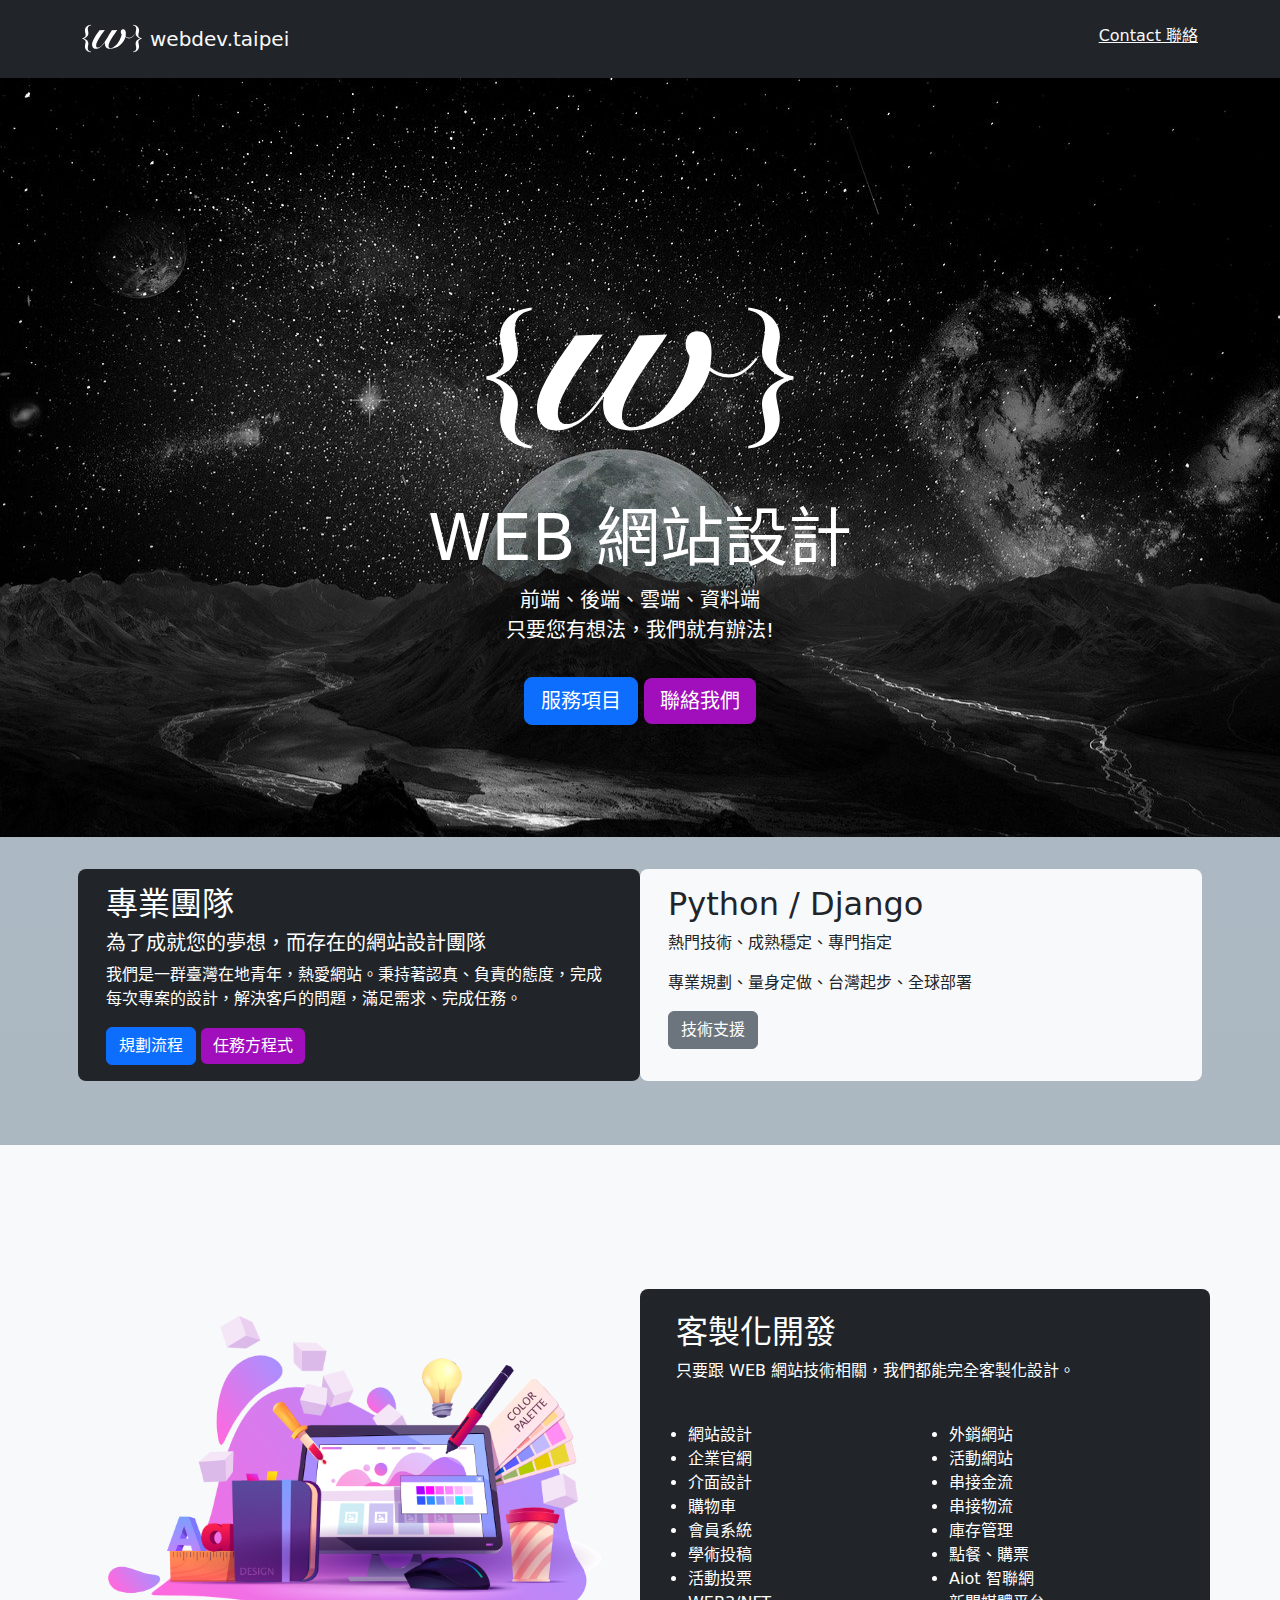
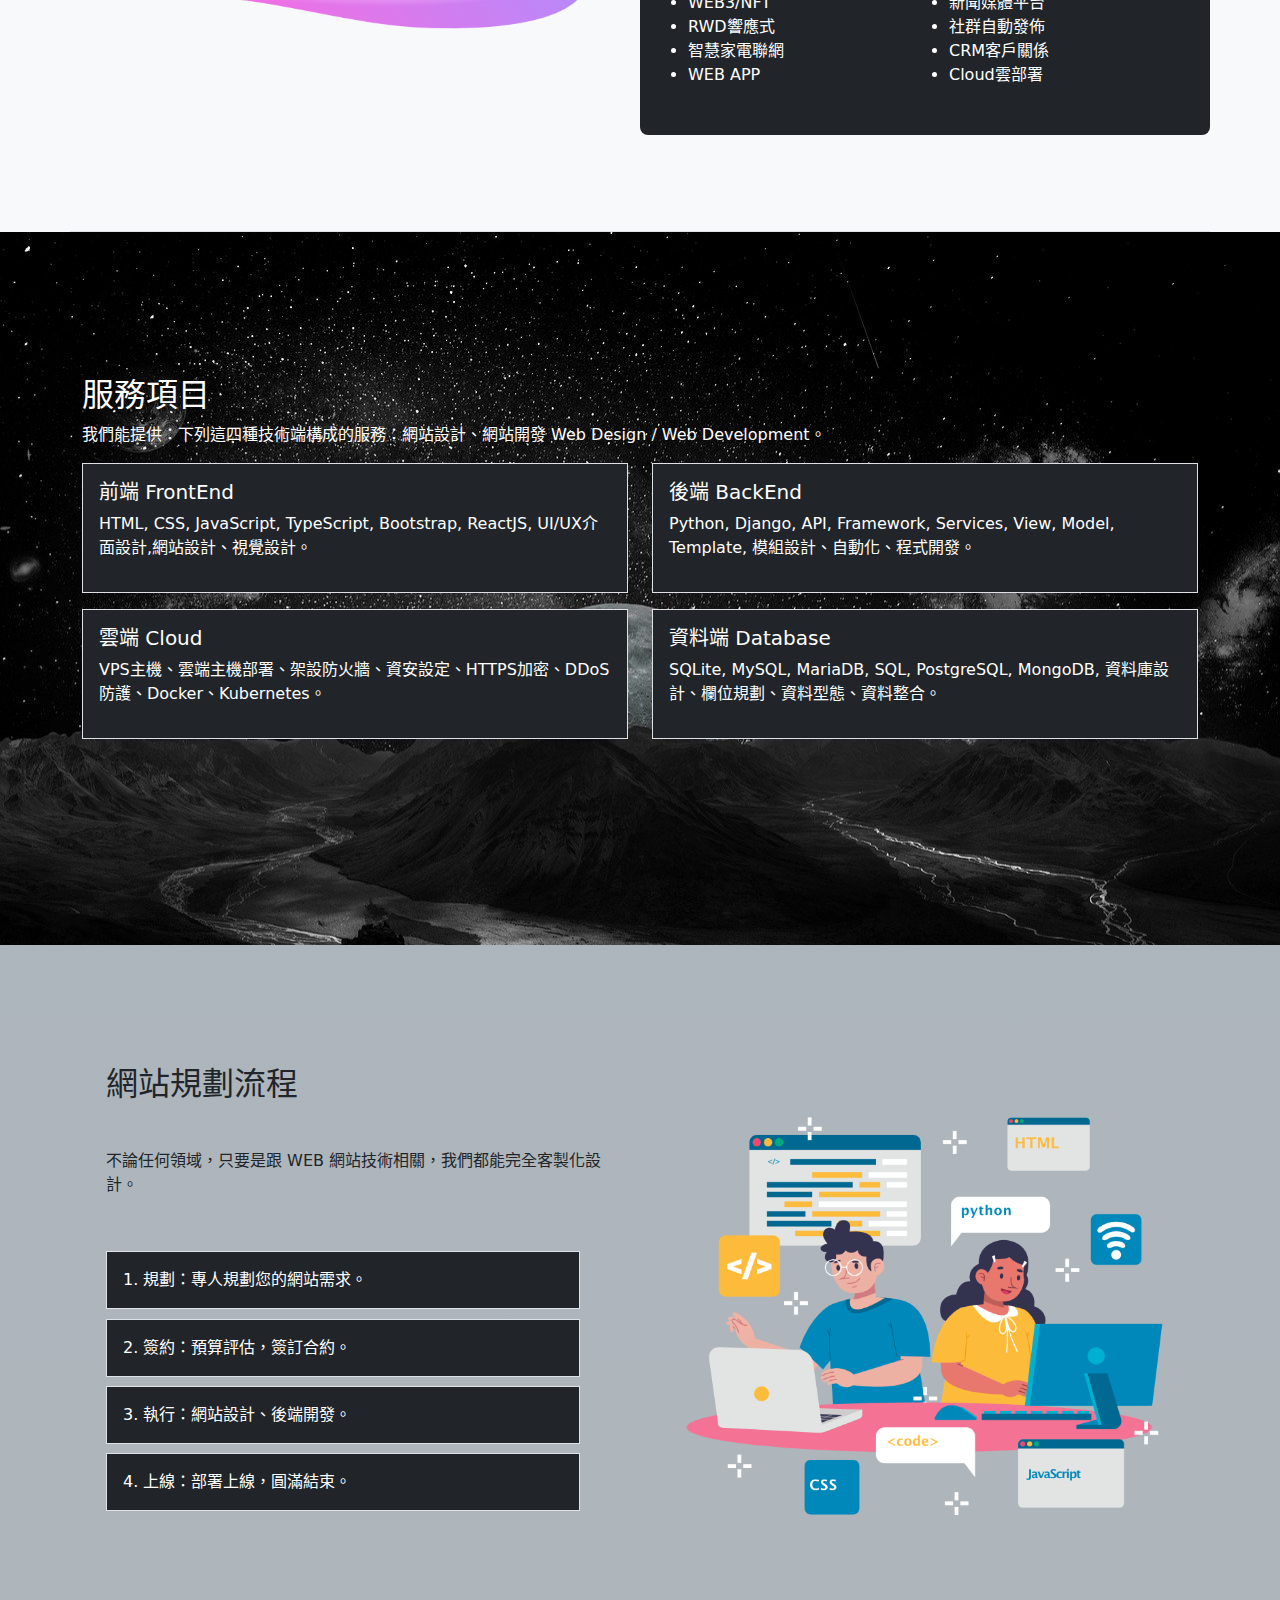
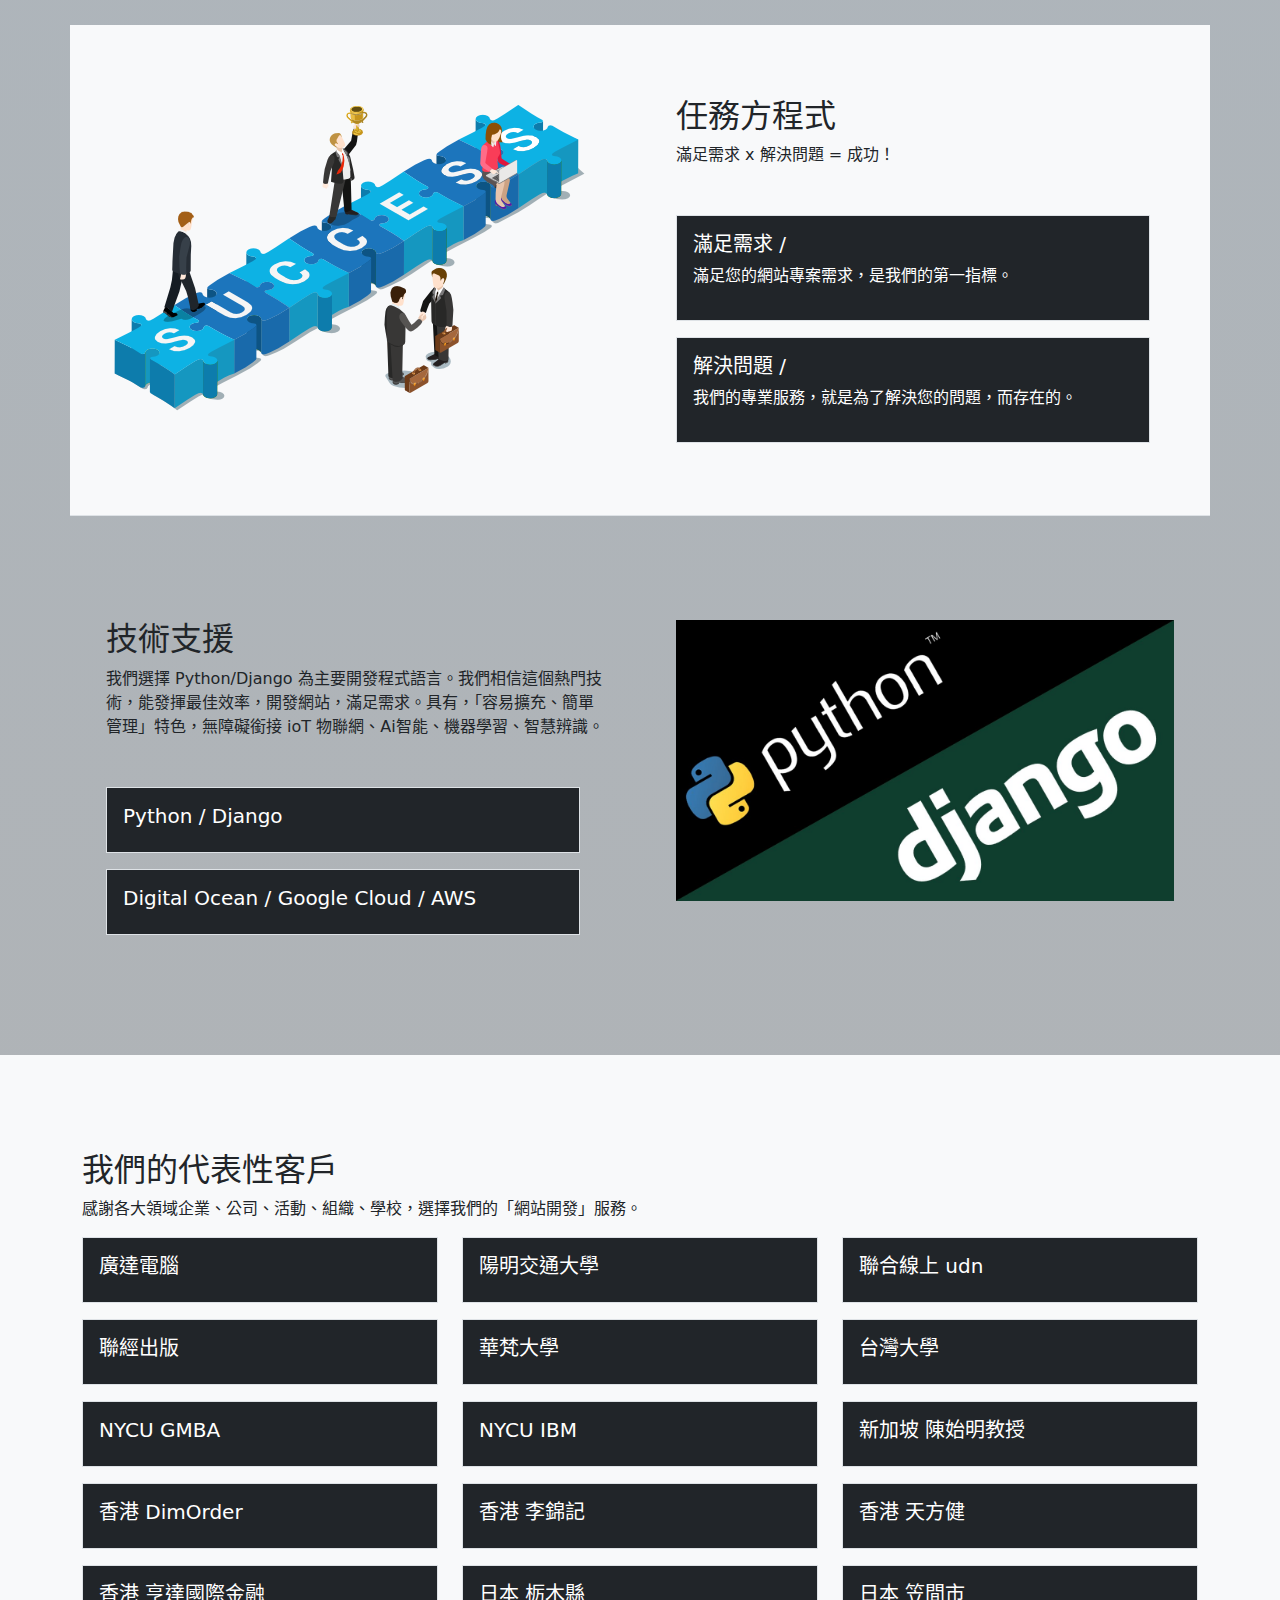
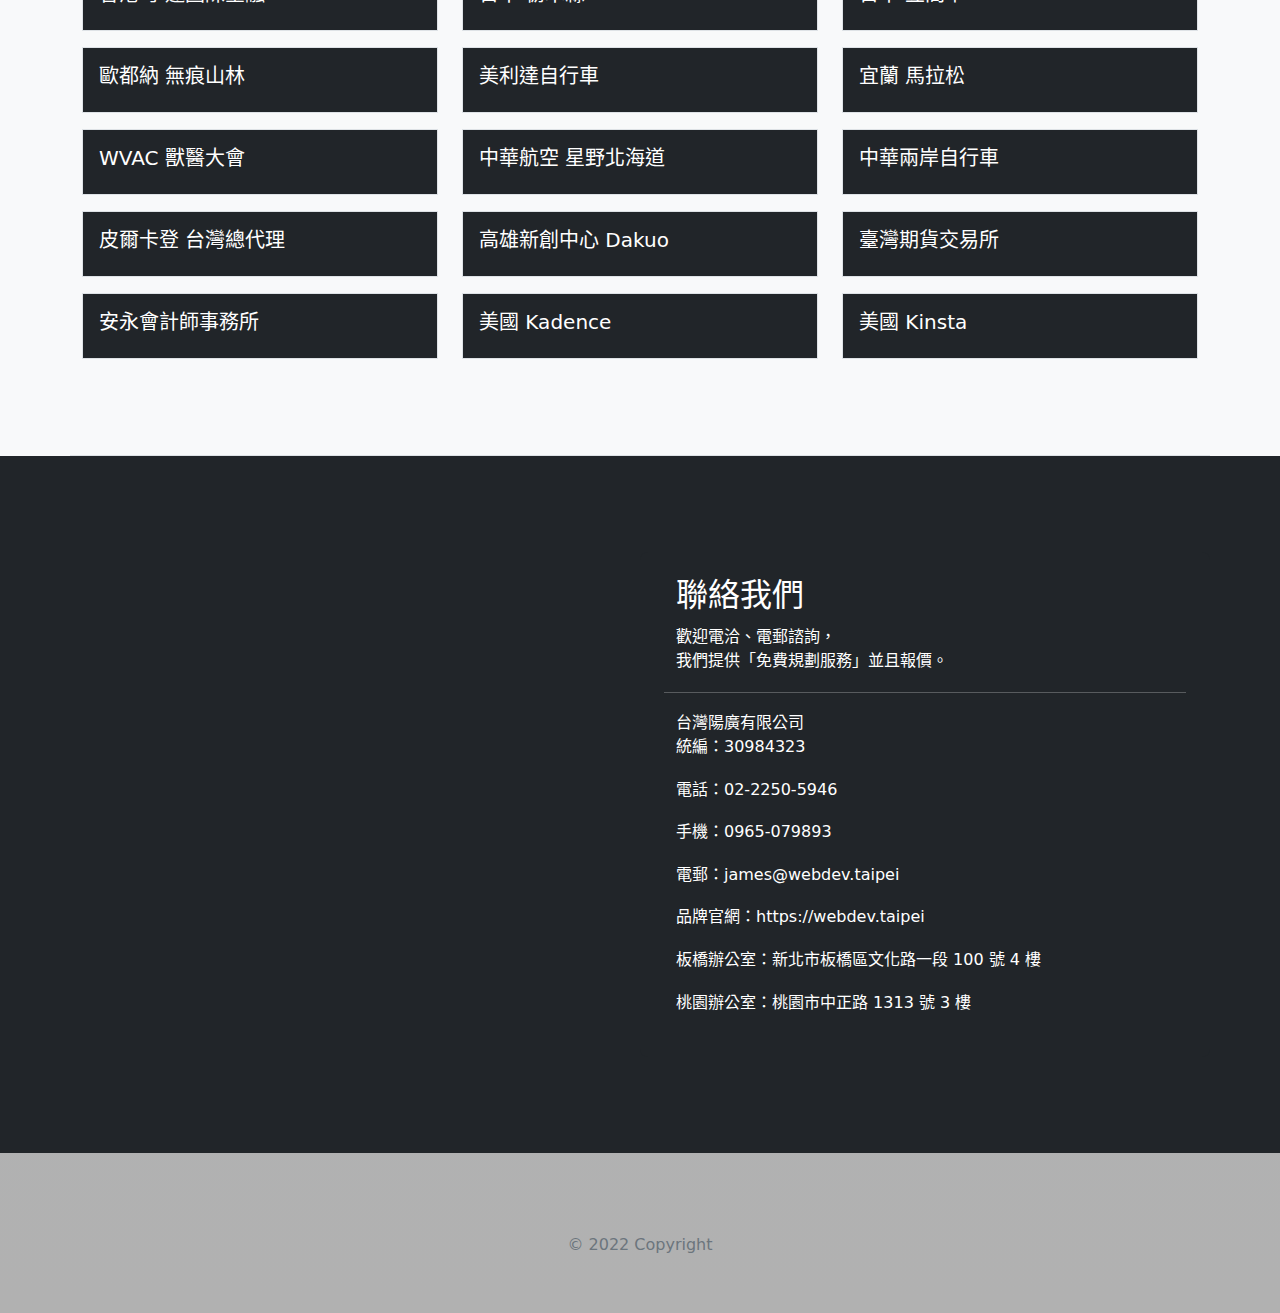
==== index.html @ b1639504 "Just change" ====
<!DOCTYPE html>
<html lang="zh-TW">
<head>
  <meta charset="utf-8" />
  <title>網站設計、網站開發、WEB APP、雲主機 | webdev.taipei | 台灣-新北市-板橋區-桃園市</title>  
  <meta name="viewport" content="width=device-width, initial-scale=1">
  <meta content="webdev.taipei | 網站設計：前端、後端、雲端、資料端。我們是一群臺灣在地青年，熱愛網站。 秉持著認真、負責的態度，完成每次專案的設計，解決客戶的問題，滿足需求、完成任務。" name="description" />
  <meta content="webdev.taipei" name="James Lai" />
  <meta property="og:title" content="網站設計、開發、WEB APP、雲主機、台灣-新北市-板橋-桃園市" />
  <meta property="og:image" content="https://oyster-app-2-giw9b.ondigitalocean.app/images/webdev-taipei-social-img-1200-tw.jpg" />
  <meta property="og:description" content="為了成就您的夢想，而存在的網站設計團隊。" />
  <meta property="og:url" content="https://webdev.taipei" />
  <meta property="og:image:width" content="1200" />
  <meta property="og:image:height" content="627" />
  <!-- TYPE BELOW IS PROBABLY: 'website' or 'article' or look on https://ogp.me/#types -->
  <meta property="og:type" content="website" />
  <!-- App favicon -->
  <link rel="shortcut icon" href="images/webdev-taipei-favicon.svg">
  <meta name="theme-color" content="#000000">
  <!-- third party css -->
  <link href="css/bootstrap.css" rel="stylesheet" type="text/css" />
  <!-- third party css end -->
  <link href="css/custome.css" rel="stylesheet" type="text/css" />
  <!-- Google tag (gtag.js) -->
  <script async src="https://www.googletagmanager.com/gtag/js?id=329266982"></script>
  <script>
    window.dataLayer = window.dataLayer || [];
    function gtag(){window.dataLayer.push(arguments);}
    gtag('js', new Date());

    gtag('config', '329266982');
  </script>
</head>

<body class="">
    <!-- Begin page -->
    <div class="">
        <div class="container-fluid bg-dark py-4">
          <header class="container text-bg-dark bg-transparent">
              <div class="row">
                <div class="col">
                  <a href="/" class="d-flex align-items-start text-decoration-none">
                    <img src="images/webdev-taipei-logo.svg" width="60" alt="網站設計、開發、WEB APP、雲主機、台灣-新北市-板橋-桃園市" />
                    <span class="fs-5 text-light ps-2">webdev.taipei</span>
                  </a>
                </div>
                <div class="col text-end">
                  <a href="#contact" class="text-light">Contact 聯絡</a>
                </div>
              </div>
          </header>
        </div>
    
        <div class="container-fluid p-0 ">
          <div class="head-bk py-5">
            <div class="py-5 h-100 head-img rounded-3 text-bg-dark bg-transparent mb-3 align-items-center" >         
              <div class="col-md-12 text-center">
                <div style="height:130px ;"></div>
                <img src="images/webdev-taipei-logo.svg" width="310" />
                <h1 class="display-3 fw-light mt-5">WEB 網站設計</h1>
                <p class="fs-5 fw-lighter pb-3">前端、後端、雲端、資料端<br />只要您有想法，我們就有辦法!</p>
                <a class="btn btn-primary btn-lg" href="#02" type="">服務項目</a>
                <a class="btn btn-purple btn-lg" href="#contact" type="">聯絡我們</a>
              </div>
            </div>
          </div>
        </div>
        
        <div class="container pt-3 pb-3">
          <div class="row p-2 mt-2 pb-5">
            <div class="col-md-6 text-bg-dark rounded-3">
              <div class="p-3 " style="--bs-bg-opacity: .9;">
                <h2 class="fw-light">專業團隊</h2>
                <h5>為了成就您的夢想，而存在的網站設計團隊</h5>
                <p>我們是一群臺灣在地青年，熱愛網站。秉持著認真、負責的態度，完成每次專案的設計，解決客戶的問題，滿足需求、完成任務。</p>
                <a class="btn btn-primary btn-md" href="#03" type="">規劃流程</a>
                <a class="btn btn-purple btn-md" href="#04" type="">任務方程式</a>
              </div>
            </div>
            <div class="col-md-6 bg-light rounded-3">
              <div class="p-3">
                <h2 class="fw-light">Python / Django</h2>
                <p>熱門技術、成熟穩定、專門指定</p>
                <p>專業規劃、量身定做、台灣起步、全球部署</p>
                <a class="btn btn-secondary btn-md" href="#05" type="">技術支援</a>
              </div>
            </div>
            
          </div>
        </div>

        <div class="container-fluid bg-light pt-5" id="01">
          <div class="container">
            <div class="row align-items-md-stretch border-bottom pt-5 pb-5" style="margin-bottom: 0px;">
              <div class="col-md-6 pt-5 pb-5">
                <div class="h-100 p-4 rounded-3">
                  <img src="images/webdev-taipei-main-image.png" class="img-fluid" />
                </div>
              </div>
              <div class="col-md-6 pt-5 pb-5">
                <div class="h-100 p-4 text-bg-dark rounded-3 row">
                  <h2 class="text-bg-dark fw-light">客製化開發</h2>
                  <p>只要跟 WEB 網站技術相關，我們都能完全客製化設計。</p>
                  <div class="col-6 p-4">
                    <ul class="list-group">
                      <li>網站設計</li>
                      <li>企業官網</li>
                      <li>介面設計</li>
                      <li>購物車</li>
                      <li>會員系統</li>
                      <li>學術投稿</li>
                      <li>活動投票</li>
                      <li>WEB3/NFT</li>
                      <li>RWD響應式</li>
                      <li>智慧家電聯網</li>
                      <li>WEB APP</li>
                    </ul>
                  </div>
                  <div class="col-6 p-4">
                    <ul class="list-group">
                      <li>外銷網站</li>
                      <li>活動網站</li>
                      <li>串接金流</li>
                      <li>串接物流</li>
                      <li>庫存管理</li>
                      <li>點餐、購票</li>
                      <li>Aiot 智聯網</li>
                      <li>新聞媒體平台</li>
                      <li>社群自動發佈</li>
                      <li>CRM客戶關係</li>
                      <li>Cloud雲部署</li>
                    </ul>
                  </div>
                </div>
              </div>
            </div>
          </div>
        </div>

        <div class="container-fluid bk2" id="02">
          <div class="container pb-5 pt-5">
            <div class="row align-items-md-stretch pb-5" style="margin-bottom: 110px;">
              <div class="text-bg-dark pt-5 bg-transparent">
                <h2 class="mt-5 fw-light">服務項目</h2>
                <p>我們能提供：下列這四種技術端構成的服務：網站設計、網站開發 Web Design / Web Development。</p>
                <div class="row gy-3">
                  <div class="col-md-6">
                  <div class="p-3 border text-bg-dark">
                    <h5 class="fw-light">前端 FrontEnd</h5>
                    <p class="">HTML, CSS, JavaScript, TypeScript, Bootstrap, ReactJS, UI/UX介面設計,網站設計、視覺設計。</p>
                  </div>
                  </div>
                  <div class="col-md-6">
                    <div class="p-3 border text-bg-dark">
                    <h5 class="fw-light">後端 BackEnd</h5>
                    <p class="">Python, Django, API, Framework, Services, View, Model, Template, 模組設計、自動化、程式開發。</p>
                    </div>
                  </div>
                  <div class="col-md-6">
                    <div class="p-3 border text-bg-dark">
                    <h5 class="fw-light">雲端 Cloud</h5>
                    <p class="">VPS主機、雲端主機部署、架設防火牆、資安設定、HTTPS加密、DDoS防護、Docker、Kubernetes。</p>
                    </div>
                  </div>
                  <div class="col-md-6">
                    <div class="p-3 border text-bg-dark">
                    <h5 class="fw-light">資料端 Database</h5>
                    <p class="">SQLite, MySQL, MariaDB, SQL, PostgreSQL, MongoDB, 資料庫設計、欄位規劃、資料型態、資料整合。</p>
                    </div>
                  </div>
                </div>
                
              </div>
              
            </div>
          </div>
        </div>

        <div class="container pt-5" id="03">
          <div class="row align-items-md-stretch  mt-5" style="margin-bottom: 80px;">
            <div class="col-md-6  ">
              <div class="h-100 p-4 bg-transparent rounded-3 row">
                <h2 class="fw-light">網站規劃流程</h2>
                <p>不論任何領域，只要是跟 WEB 網站技術相關，我們都能完全客製化設計。</p>
                <div class="row ">
                  <div class="col-12">
                    <div class="p-3 border text-bg-dark fw-light">
                      1. 規劃：專人規劃您的網站需求。
                    </div>
                  </div>
                  <div class="col-12">
                    <div class="p-3 border text-bg-dark fw-light">
                      2. 簽約：預算評估，簽訂合約。
                    </div>
                  </div>
                  <div class="col-12">
                    <div class="p-3 border text-bg-dark fw-light">
                      3. 執行：網站設計、後端開發。
                    </div>
                  </div>
                  <div class="col-12">
                    <div class="p-3 border text-bg-dark fw-light">
                      4. 上線：部署上線，圓滿結束。
                    </div>
                  </div>
                </div>
              </div>
            </div>
            <div class="col-md-6 pt-5 ">
              <div class=" p-4 rounded-3 row">
                <img src="images/process.png" class="img-fluid" />
              </div>
            </div>
          </div>
        </div>

        <div class="container bg-light" id="04">
          <div class="row align-items-md-stretch border-bottom  " style="margin-bottom: 80px;">
            <div class="col-md-6 pt-5 pb-5">
              <div class="h-100 p-4 rounded-3">
                <img src="images/success.png" class="img-fluid" />
                
              </div>
            </div>
            <div class="col-md-6 pt-5 pb-5">
              <div class="h-100 p-4 bg-transparent rounded-3 row">
                <h2 class="fw-light">任務方程式</h2>
                <p>滿足需求 x 解決問題 = 成功！</p>
                <div class="row gy-3">
                  <div class="col-12">
                  <div class="p-3 border text-bg-dark">
                    <h5 class="">滿足需求 /</h5>
                    <p>滿足您的網站專案需求，是我們的第一指標。</p>
                  </div>
                  </div>
                  <div class="col-12">
                    <div class="p-3 border text-bg-dark">
                      <h5 class="">解決問題 /</h5>
                      <p>我們的專業服務，就是為了解決您的問題，而存在的。</p>
                    </div>
                  </div>
                  
                </div>
                
              </div>
            </div>
          </div>
        </div>

        <div class="container" id="05">
          <div class="row align-items-md-stretch pb-5" style="margin-bottom: 0px;">
            <div class="col-md-6  ">
              <div class="h-100 p-4 bg-transparent rounded-3 row">
                <h2 class="fw-light ">技術支援</h2>
                <p>我們選擇 Python/Django 為主要開發程式語言。我們相信這個熱門技術，能發揮最佳效率，開發網站，滿足需求。具有，「容易擴充、簡單管理」特色，無障礙銜接 ioT 物聯網、Ai智能、機器學習、智慧辨識。</p>
                
                <div class="row gy-3">
                  <div class="col-12">
                  <div class="p-3 border text-bg-dark">
                    <h5 class="">Python / Django</h5>
                  </div>
                  </div>
                  <div class="col-12">
                    <div class="p-3 border text-bg-dark">
                    <h5 class="">Digital Ocean / Google Cloud / AWS</h5>
                    </div>
                  </div>
                </div>
              </div>
            </div>
            <div class="col-md-6">
              <div class="p-4 rounded-3 row">
                <img src="images/python-django.png" class="img-fluid" />
              </div>
            </div>
          </div>
        </div>

        <div class="container-fluid bg-light">
          <div class="container">
            <div class="row align-items-md-stretch border-bottom mt-5 pt-5 pb-5" style="margin-bottom: 0px;">
              <div class="pt-5 pb-5">
                <h2 class="fw-light">我們的代表性客戶</h2>
                <p>感謝各大領域企業、公司、活動、組織、學校，選擇我們的「網站開發」服務。</p>
                <div class="row gy-3">
                  <div class="col-md-4">
                  <div class="p-3 border text-bg-dark">
                    <h5 class="fw-light">廣達電腦</h5>
                  </div>
                  </div>
                  <div class="col-md-4">
                    <div class="p-3 border text-bg-dark">
                    <h5 class="fw-light">陽明交通大學</h5>
                    </div>
                  </div>
                  <div class="col-md-4">
                    <div class="p-3 border text-bg-dark">
                    <h5 class="fw-light">聯合線上 udn</h5>
                    </div>
                  </div>
                  <div class="col-md-4">
                    <div class="p-3 border text-bg-dark">
                    <h5 class="fw-light">聯經出版</h5>
                    </div>
                  </div>
                  <div class="col-md-4">
                    <div class="p-3 border text-bg-dark">
                    <h5 class="fw-light">華梵大學</h5>
                    </div>
                  </div>
                  <div class="col-md-4">
                    <div class="p-3 border text-bg-dark">
                    <h5 class="fw-light">台灣大學</h5>
                    </div>
                  </div>
                  <div class="col-md-4">
                    <div class="p-3 border text-bg-dark">
                    <h5 class="fw-light">NYCU GMBA</h5>
                    </div>
                  </div>
                  <div class="col-md-4">
                    <div class="p-3 border text-bg-dark">
                    <h5 class="fw-light">NYCU IBM</h5>
                    </div>
                  </div>
                  <div class="col-md-4">
                    <div class="p-3 border text-bg-dark">
                    <h5 class="fw-light">新加坡 陳始明教授</h5>
                    </div>
                  </div>
                  <div class="col-md-4">
                    <div class="p-3 border text-bg-dark">
                    <h5 class="fw-light">香港 DimOrder</h5>
                    </div>
                  </div>
                  <div class="col-md-4">
                    <div class="p-3 border text-bg-dark">
                    <h5 class="fw-light">香港 李錦記</h5>
                    </div>
                  </div>
                  <div class="col-md-4">
                    <div class="p-3 border text-bg-dark">
                    <h5 class="fw-light">香港 天方健</h5>
                    </div>
                  </div>
                  <div class="col-md-4">
                    <div class="p-3 border text-bg-dark">
                    <h5 class="fw-light">香港 亨達國際金融</h5>
                    </div>
                  </div>
                  <div class="col-md-4">
                    <div class="p-3 border text-bg-dark">
                    <h5 class="fw-light">日本 栃木縣</h5>
                    </div>
                  </div>
                  <div class="col-md-4">
                    <div class="p-3 border text-bg-dark">
                    <h5 class="fw-light">日本 笠間市</h5>
                    </div>
                  </div>
                  <div class="col-md-4">
                    <div class="p-3 border text-bg-dark">
                    <h5 class="fw-light">歐都納 無痕山林</h5>
                    </div>
                  </div>
                  <div class="col-md-4">
                    <div class="p-3 border text-bg-dark">
                    <h5 class="fw-light">美利達自行車</h5>
                    </div>
                  </div>
                  <div class="col-md-4">
                    <div class="p-3 border text-bg-dark">
                    <h5 class="fw-light">宜蘭 馬拉松</h5>
                    </div>
                  </div>
                  <div class="col-md-4">
                    <div class="p-3 border text-bg-dark">
                    <h5 class="fw-light">WVAC 獸醫大會</h5>
                    </div>
                  </div>
                  <div class="col-md-4">
                    <div class="p-3 border text-bg-dark">
                    <h5 class="fw-light">中華航空 星野北海道</h5>
                    </div>
                  </div>
                  <div class="col-md-4">
                    <div class="p-3 border text-bg-dark">
                    <h5 class="fw-light">中華兩岸自行車</h5>
                    </div>
                  </div>
                  <div class="col-md-4">
                    <div class="p-3 border text-bg-dark">
                    <h5 class="fw-light">皮爾卡登 台灣總代理</h5>
                    </div>
                  </div>
                  <div class="col-md-4">
                    <div class="p-3 border text-bg-dark">
                    <h5 class="fw-light">高雄新創中心 Dakuo</h5>
                    </div>
                  </div>
                  <div class="col-md-4">
                    <div class="p-3 border text-bg-dark">
                    <h5 class="fw-light">臺灣期貨交易所</h5>
                    </div>
                  </div>
                  <div class="col-md-4">
                    <div class="p-3 border text-bg-dark">
                    <h5 class="fw-light">安永會計師事務所</h5>
                    </div>
                  </div>
                  <div class="col-md-4">
                    <div class="p-3 border text-bg-dark">
                    <h5 class="fw-light">美國 Kadence</h5>
                    </div>
                  </div>
                  <div class="col-md-4">
                    <div class="p-3 border text-bg-dark">
                    <h5 class="fw-light">美國 Kinsta</h5>
                    </div>
                  </div>

                </div>
              </div>
              
            </div>
          </div>
        </div>

        <div class="container-fluid bg-dark" id="contact">
          <div class="container pt-5">
            <div class="row align-items-md-stretch pt-5 pb-5" style="margin-bottom: 80px;">
              <div class="col-md-6 pb-5">
                <div class="h-100 p-4 rounded-3">
                  <iframe src="https://www.google.com/maps/embed?pb=!1m18!1m12!1m3!1d7231.019329093031!2d121.45959756298215!3d25.016772212260022!2m3!1f0!2f0!3f0!3m2!1i1024!2i768!4f13.1!3m3!1m2!1s0x0%3A0x857e9217cb92c6e9!2sKarma.Taipei%20-%20Web%20Design!5e0!3m2!1sen!2stw!4v1661696825927!5m2!1sen!2stw" width="100%" height="450" style="border:0;" allowfullscreen="" loading="lazy" referrerpolicy="no-referrer-when-downgrade"></iframe>     
                </div>
              </div>
              <div class="col-md-6 pb-5">
                <div class="h-100 p-4 text-bg-dark rounded-3 row">
                  <h2 class=" fw-light">聯絡我們</h2>
                  <p>歡迎電洽、電郵諮詢，<br />我們提供「免費規劃服務」並且報價。</p>
                  <hr />
                  <p>台灣陽廣有限公司<br/ >統編：30984323</p>
                  
                  <p>電話：02-2250-5946</p>
                  <p>手機：0965-079893 </p>
                  <p>電郵：james@webdev.taipei</p>
                  <p>品牌官網：https://webdev.taipei</p>
                  <p>板橋辦公室：新北市板橋區文化路一段 100 號 4 樓</p>
                  <p>桃園辦公室：桃園市中正路 1313 號 3 樓</p>
                  
                </div>
              </div>
            </div>
            
          </div>
        </div>
        
        <footer class="pb-2 mb-5 text-muted text-center ">
          &copy; 2022 Copyright
        </footer>
        
    </div>
    <!-- END wrapper -->

    <!-- bundle -->
    <script src="js/bootstrap.bundle.min.js"></script>

</body>
</html>
---- css/custome.css ----
html,body {}
html{overflow-x:hidden;} 

body {
    font-size: 16px;
    background: linear-gradient(to top, #b1b1b1 0%, #abb9c5 100%);
}

test {

    background: #000000;
    background: linear-gradient(to top, #020522 0%, #04024600 100%);
}

.bk {
    background: #000000;
    
    background-size: cover;
    background-position: top center;
    background-repeat: no-repeat;
    
}

.bk2 {
    background-image: url('../images/moon-gfdb4b2421_1280.jpg');
    background-size: cover;
    background-position: top center;
    background-repeat: no-repeat;
    
    
}


.head-bk {
    background-image: url('../images/moon-gfdb4b2421_1280.jpg');
    background-size: cover;
    background-position: top center;
    background-repeat: no-repeat;
}

.head-imgs {
    background-image: url('../images/headimg-02s.jpg');
    background-size: cover;
    background-position: center;
}



.btn-purple {
    background-color: rgb(161, 14, 187);
    border: rgb(161, 14, 187);
    color: #fff;
}
.btn-purple:hover{
    background-color: rgb(124, 9, 147);
    color: #fff;
}
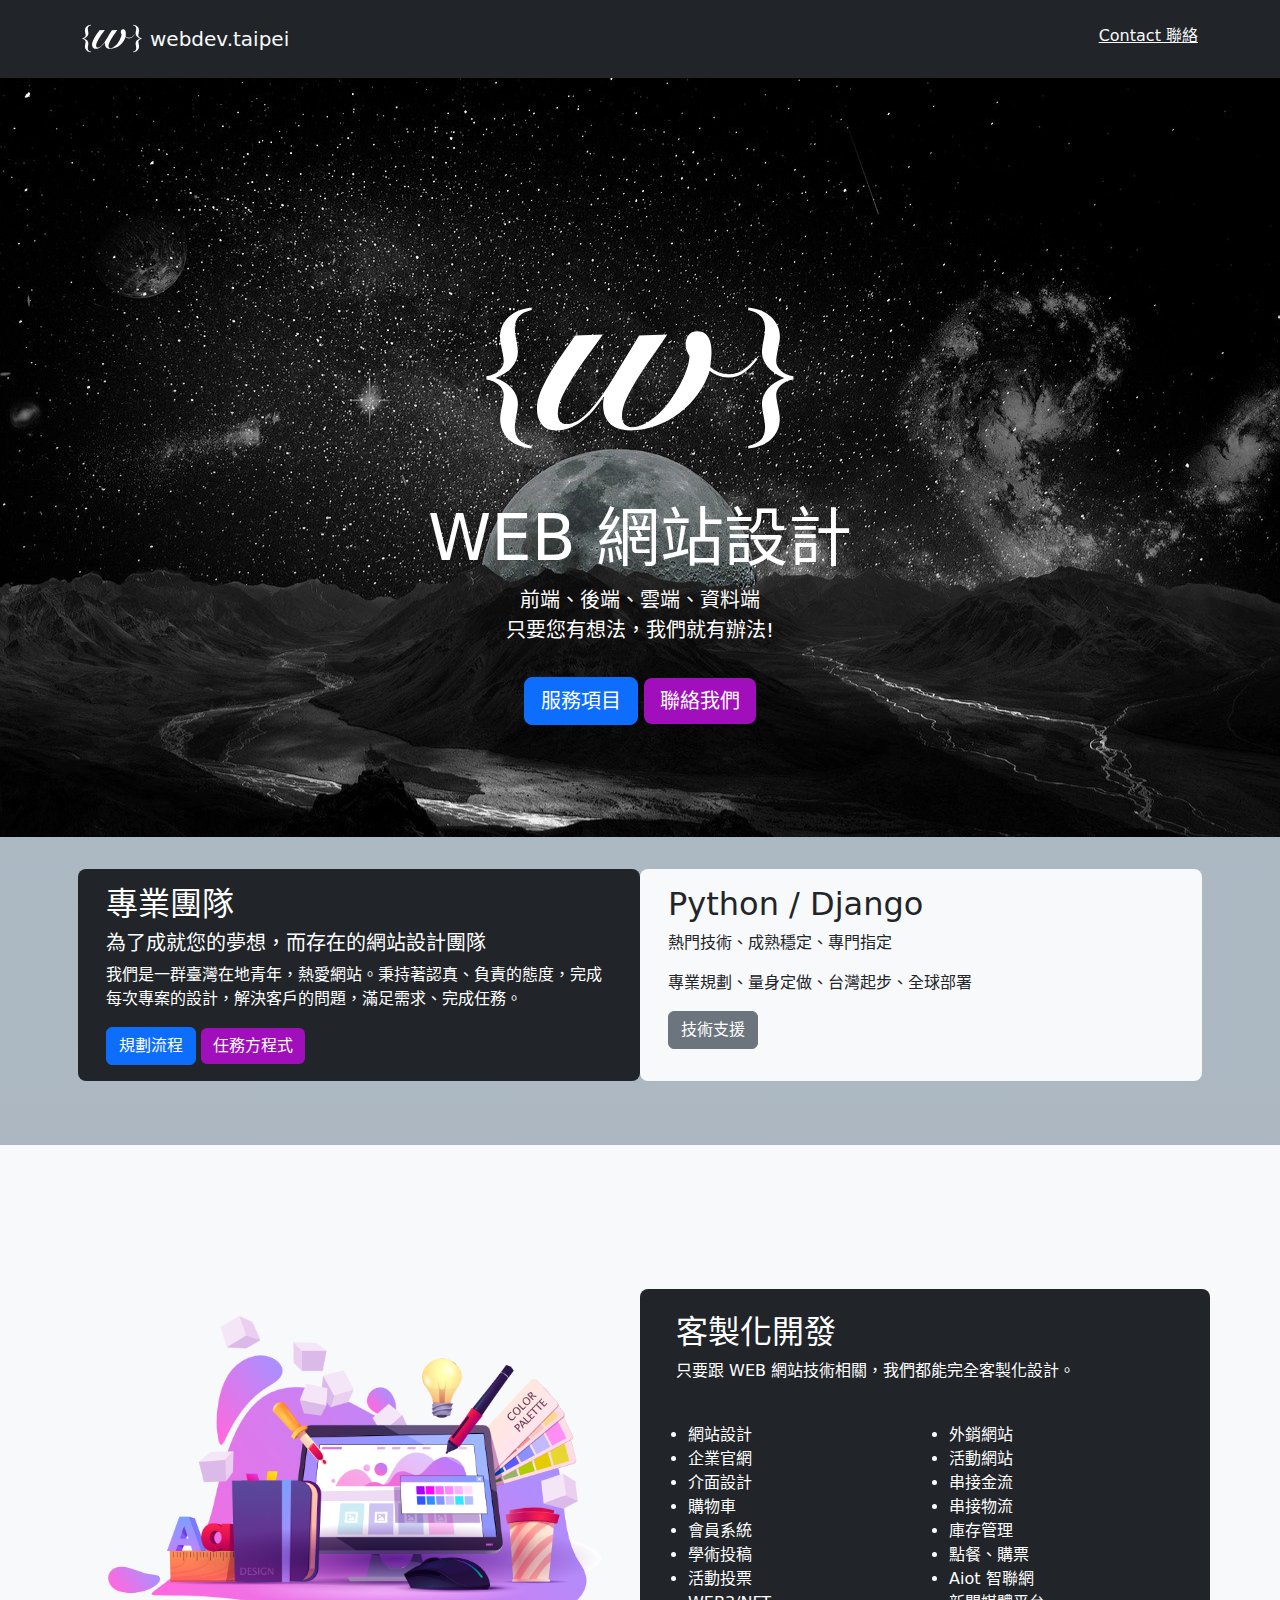
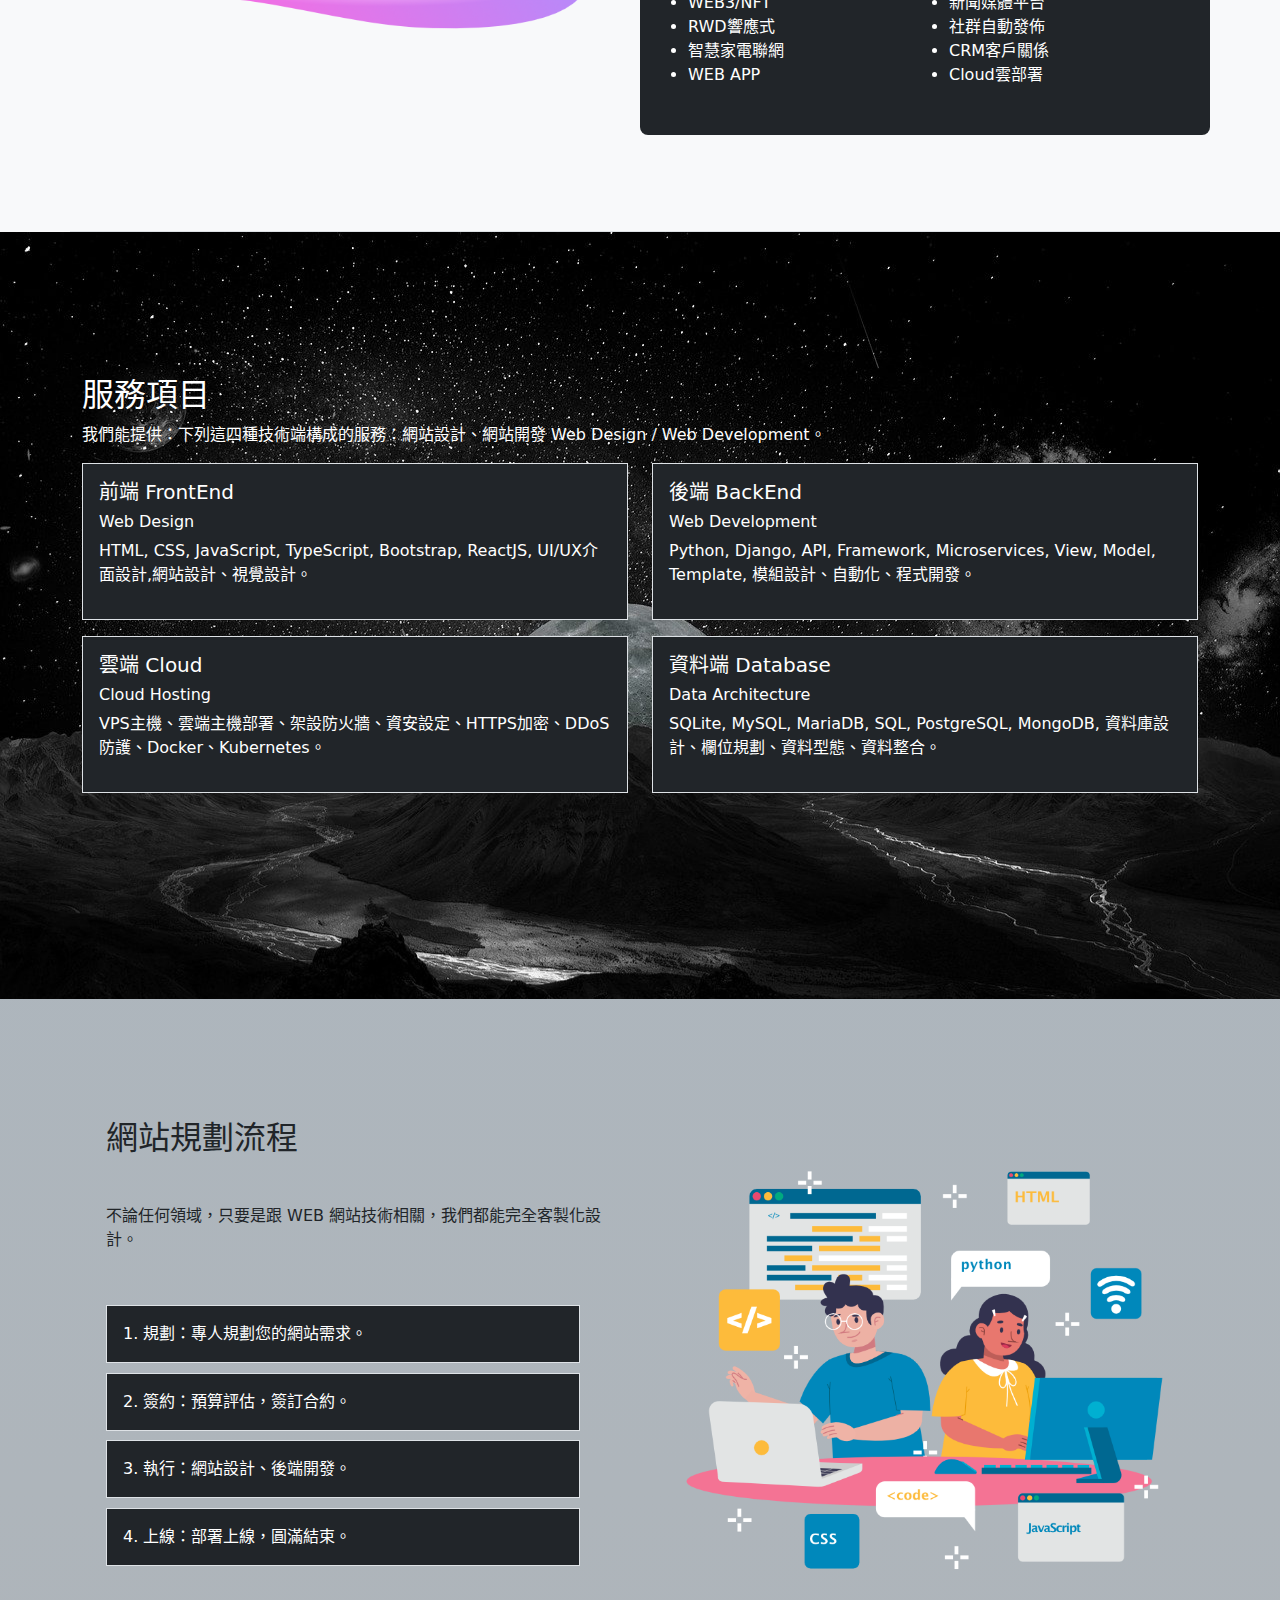
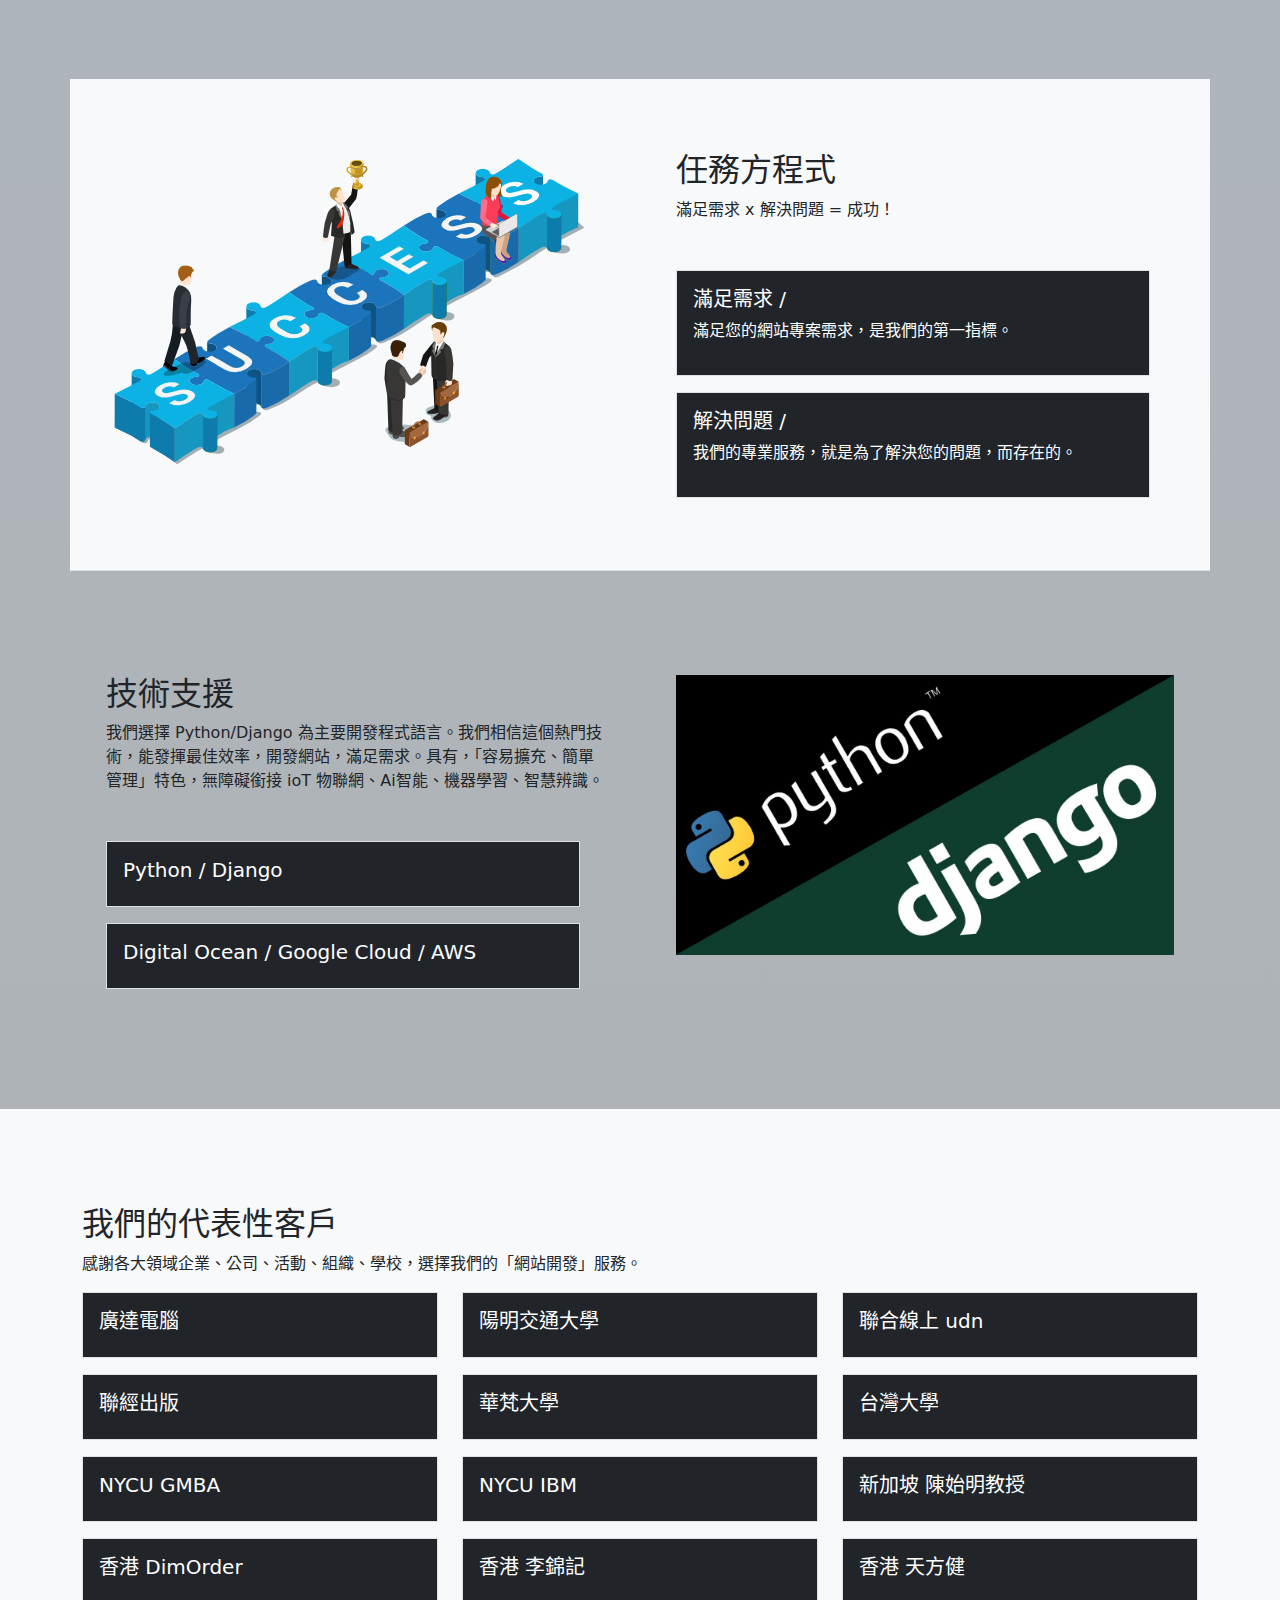
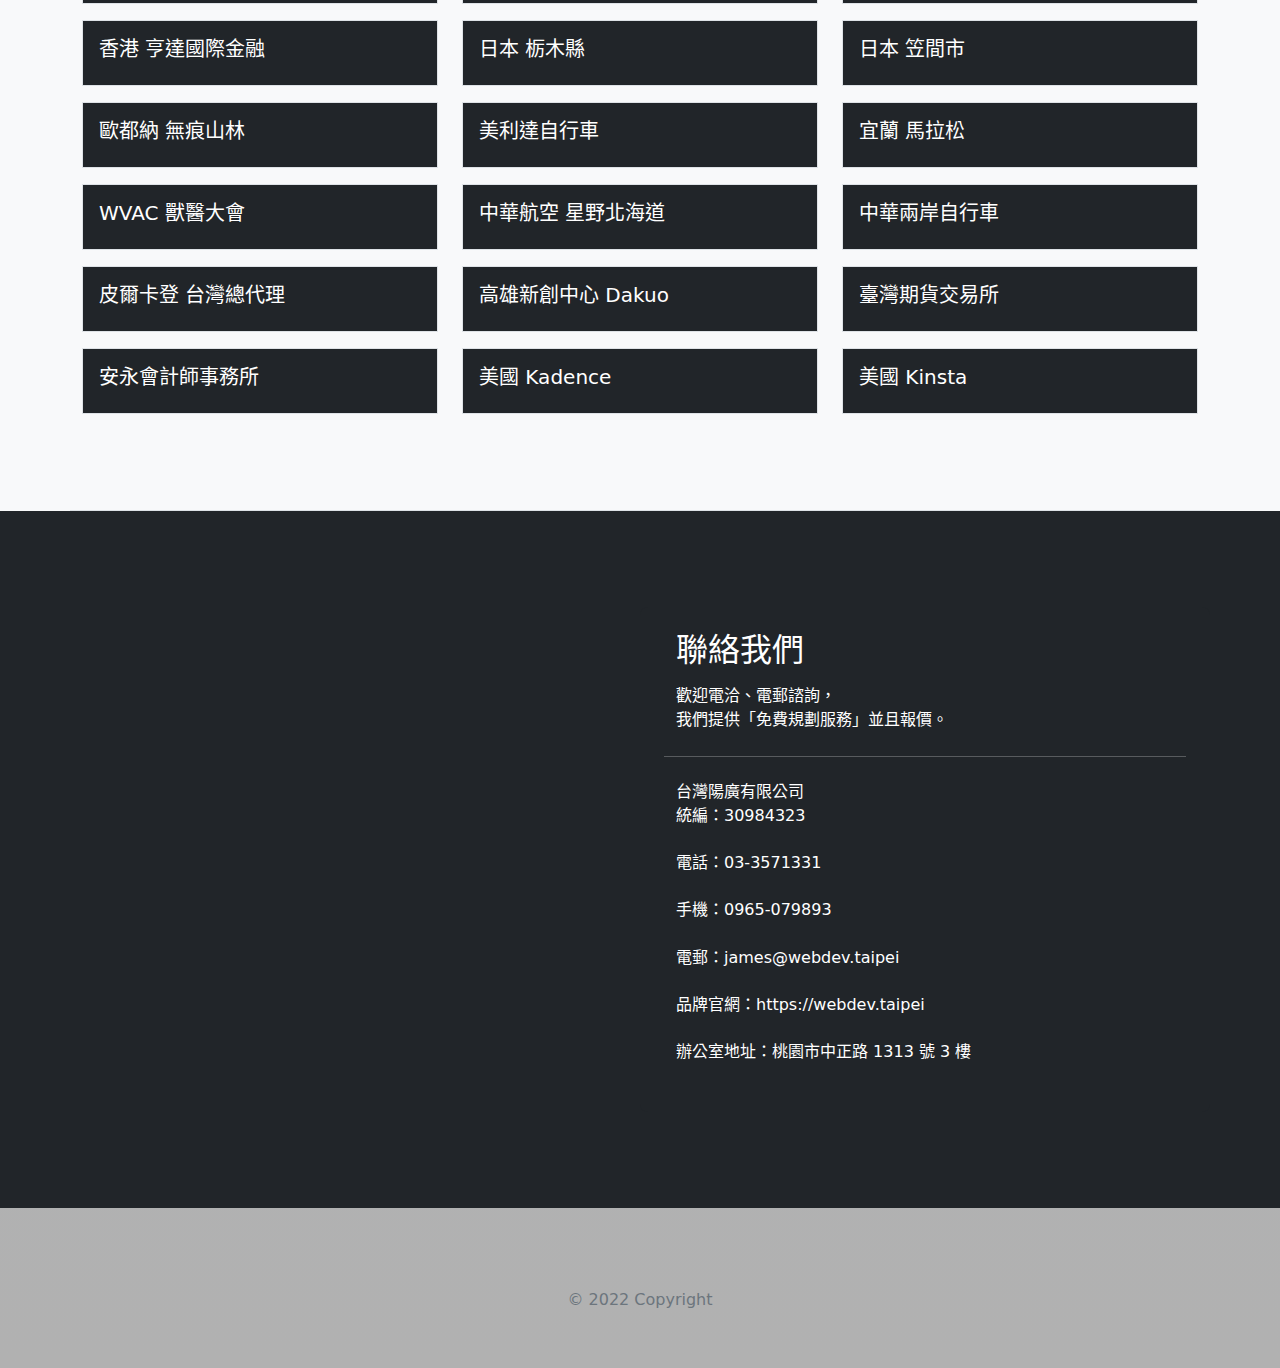
==== commit fac61fad: "Change address and tel" ====
--- a/index.html
+++ b/index.html
@@ -2,13 +2,13 @@
 <html lang="zh-TW">
 <head>
   <meta charset="utf-8" />
-  <title>網站設計、網站開發、WEB APP、雲主機 | webdev.taipei | 台灣-新北市-板橋區-桃園市</title>  
+  <title>網站設計、網站開發、應用程式、軟體設計、雲主機|Web APP、Web Design、Web Develop、Cloud Hosting|台灣|桃園</title>  
   <meta name="viewport" content="width=device-width, initial-scale=1">
   <meta content="webdev.taipei | 網站設計：前端、後端、雲端、資料端。我們是一群臺灣在地青年，熱愛網站。 秉持著認真、負責的態度，完成每次專案的設計，解決客戶的問題，滿足需求、完成任務。" name="description" />
   <meta content="webdev.taipei" name="James Lai" />
-  <meta property="og:title" content="網站設計、開發、WEB APP、雲主機、台灣-新北市-板橋-桃園市" />
+  <meta property="og:title" content="網站設計、網站開發、軟體設計、Python、Django、Cloud Hosting、WEB APP、雲主機、台灣-桃園" />
   <meta property="og:image" content="https://oyster-app-2-giw9b.ondigitalocean.app/images/webdev-taipei-social-img-1200-tw.jpg" />
-  <meta property="og:description" content="為了成就您的夢想，而存在的網站設計團隊。" />
+  <meta property="og:description" content="桃園專業的 Python/Django/Cloud Hosting 服務團隊，軟體設計、網站開發、應用程式、IOT物聯網，經驗豐富、技術成熟、提供解決方案，是您的最佳服務夥伴。" />
   <meta property="og:url" content="https://webdev.taipei" />
   <meta property="og:image:width" content="1200" />
   <meta property="og:image:height" content="627" />
@@ -147,24 +147,28 @@
                   <div class="col-md-6">
                   <div class="p-3 border text-bg-dark">
                     <h5 class="fw-light">前端 FrontEnd</h5>
+                    <h6>Web Design</h6>
                     <p class="">HTML, CSS, JavaScript, TypeScript, Bootstrap, ReactJS, UI/UX介面設計,網站設計、視覺設計。</p>
                   </div>
                   </div>
                   <div class="col-md-6">
                     <div class="p-3 border text-bg-dark">
                     <h5 class="fw-light">後端 BackEnd</h5>
-                    <p class="">Python, Django, API, Framework, Services, View, Model, Template, 模組設計、自動化、程式開發。</p>
+                    <h6>Web Development</h6>
+                    <p class="">Python, Django, API, Framework, Microservices, View, Model, Template, 模組設計、自動化、程式開發。</p>
                     </div>
                   </div>
                   <div class="col-md-6">
                     <div class="p-3 border text-bg-dark">
                     <h5 class="fw-light">雲端 Cloud</h5>
+                    <h6>Cloud Hosting</h6>
                     <p class="">VPS主機、雲端主機部署、架設防火牆、資安設定、HTTPS加密、DDoS防護、Docker、Kubernetes。</p>
                     </div>
                   </div>
                   <div class="col-md-6">
                     <div class="p-3 border text-bg-dark">
                     <h5 class="fw-light">資料端 Database</h5>
+                    <h6>Data Architecture</h6>
                     <p class="">SQLite, MySQL, MariaDB, SQL, PostgreSQL, MongoDB, 資料庫設計、欄位規劃、資料型態、資料整合。</p>
                     </div>
                   </div>
@@ -441,13 +445,11 @@
                   <hr />
                   <p>台灣陽廣有限公司<br/ >統編：30984323</p>
                   
-                  <p>電話：02-2250-5946</p>
-                  <p>手機：0965-079893 </p>
+                  <p>電話：03-3571331</p>
+                  <p>手機：0965-079893</p>
                   <p>電郵：james@webdev.taipei</p>
                   <p>品牌官網：https://webdev.taipei</p>
-                  <p>板橋辦公室：新北市板橋區文化路一段 100 號 4 樓</p>
-                  <p>桃園辦公室：桃園市中正路 1313 號 3 樓</p>
-                  
+                  <p>辦公室地址：桃園市中正路 1313 號 3 樓</p>
                 </div>
               </div>
             </div>
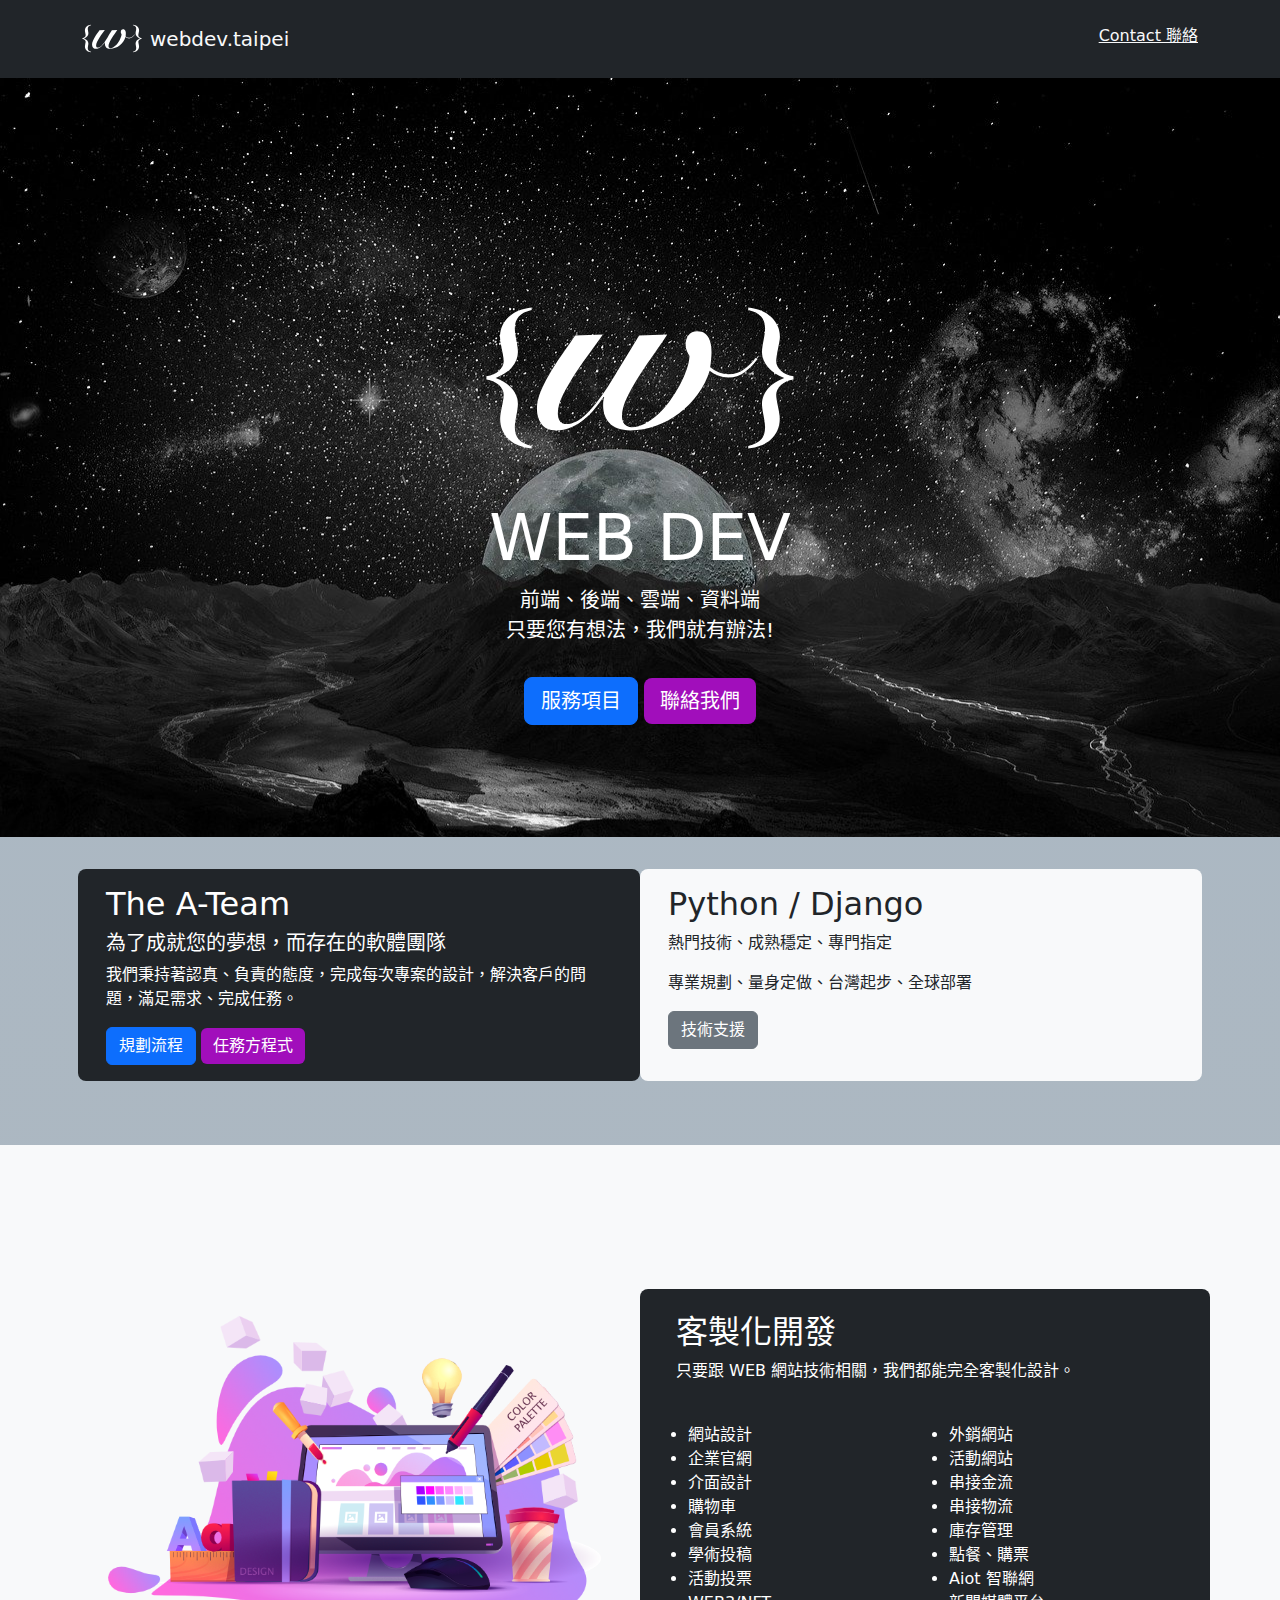
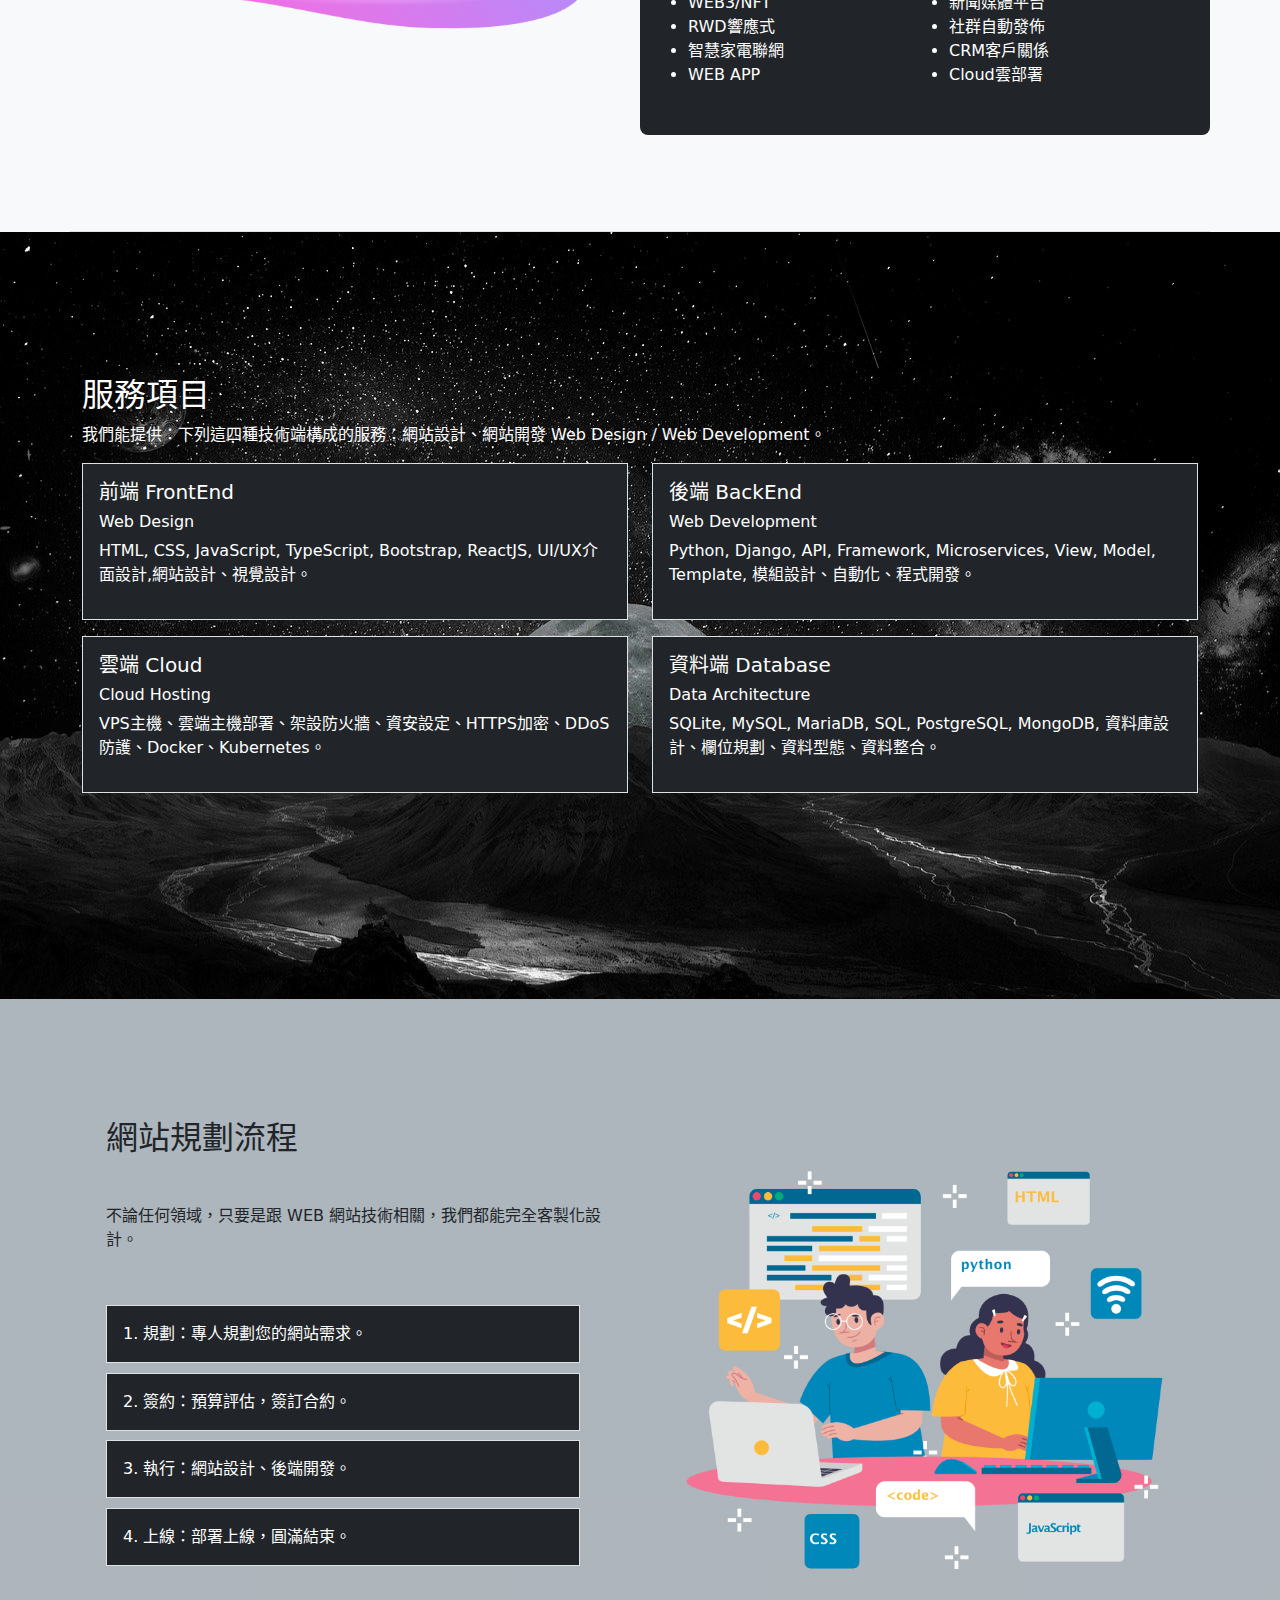
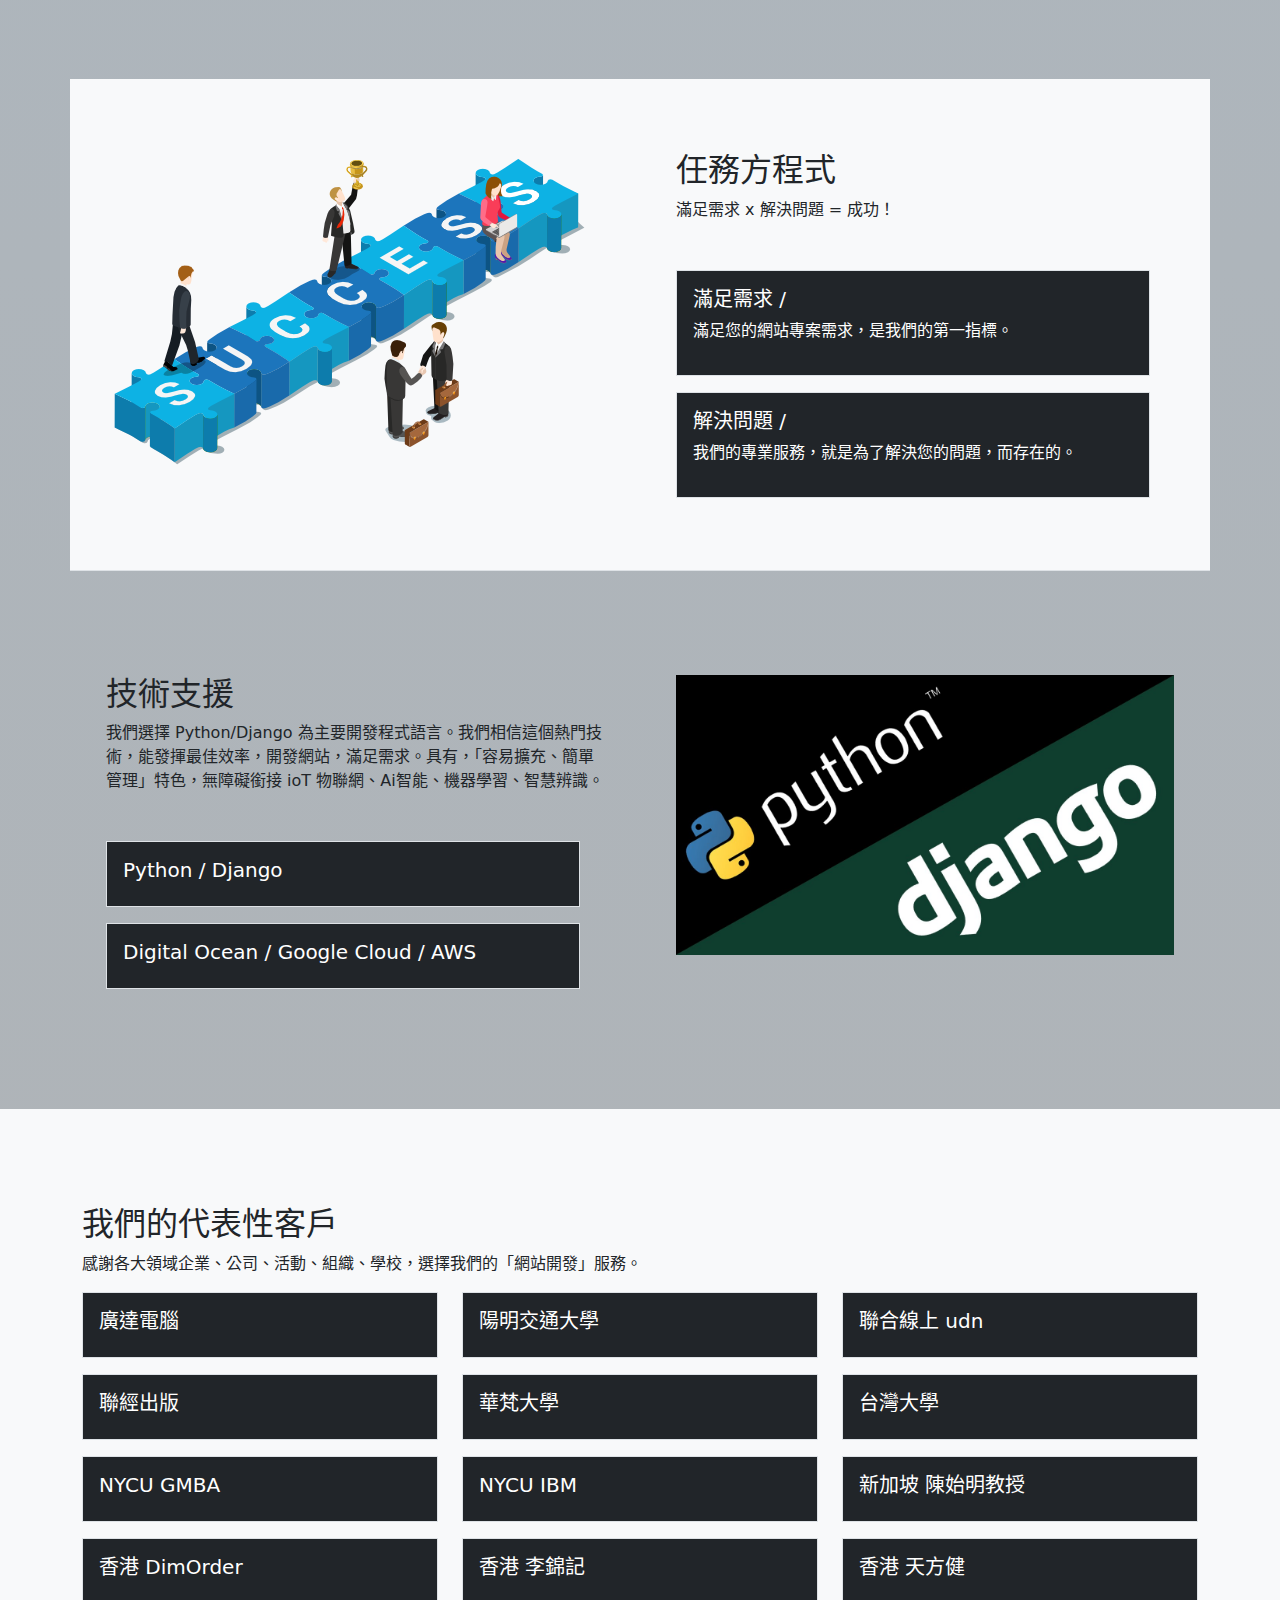
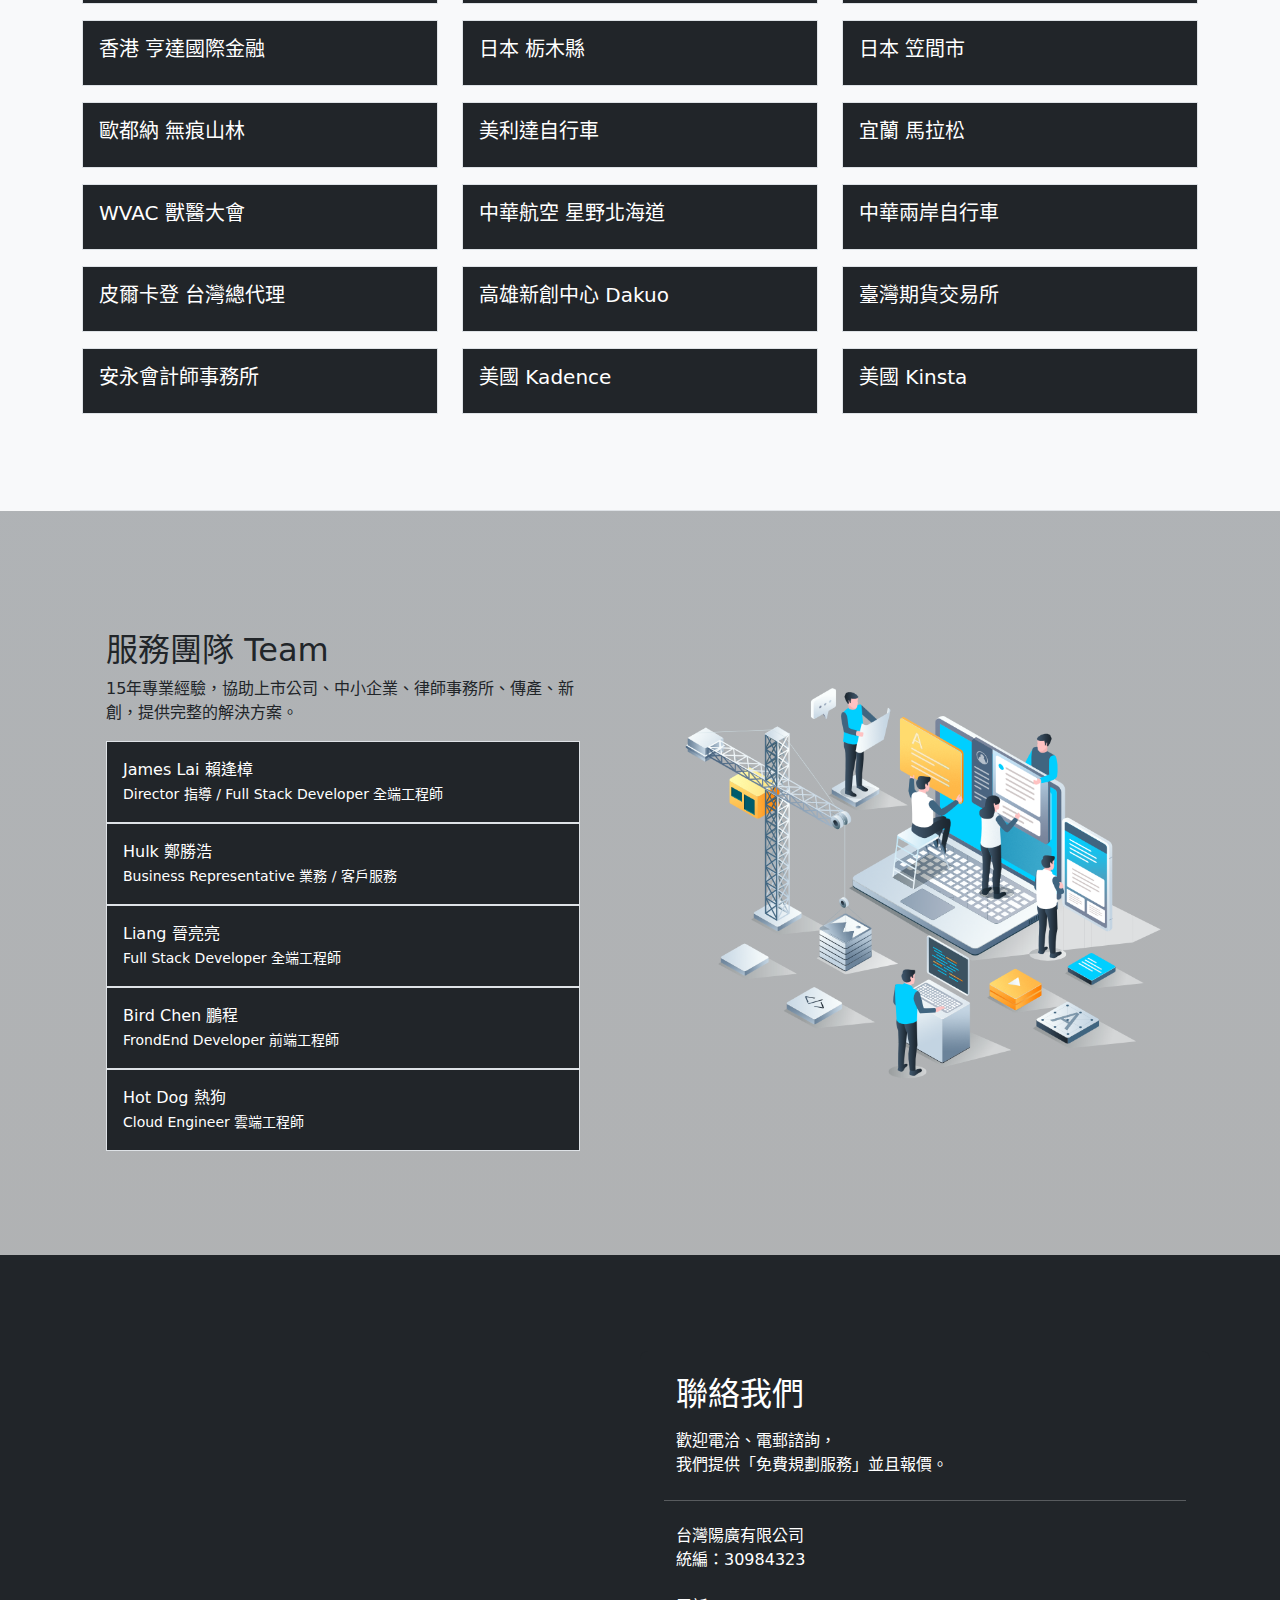
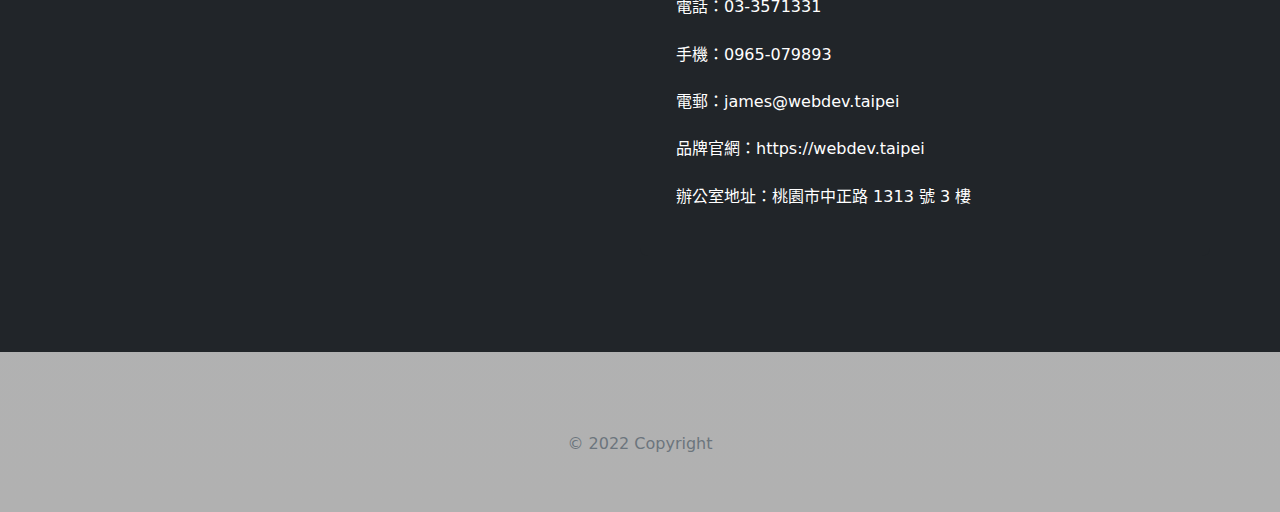
==== commit 5e180e82: "新增團隊Team" ====
--- a/index.html
+++ b/index.html
@@ -57,7 +57,7 @@
               <div class="col-md-12 text-center">
                 <div style="height:130px ;"></div>
                 <img src="images/webdev-taipei-logo.svg" width="310" />
-                <h1 class="display-3 fw-light mt-5">WEB 網站設計</h1>
+                <h1 class="display-3 fw-light mt-5">WEB DEV</h1>
                 <p class="fs-5 fw-lighter pb-3">前端、後端、雲端、資料端<br />只要您有想法，我們就有辦法!</p>
                 <a class="btn btn-primary btn-lg" href="#02" type="">服務項目</a>
                 <a class="btn btn-purple btn-lg" href="#contact" type="">聯絡我們</a>
@@ -70,11 +70,12 @@
           <div class="row p-2 mt-2 pb-5">
             <div class="col-md-6 text-bg-dark rounded-3">
               <div class="p-3 " style="--bs-bg-opacity: .9;">
-                <h2 class="fw-light">專業團隊</h2>
-                <h5>為了成就您的夢想，而存在的網站設計團隊</h5>
-                <p>我們是一群臺灣在地青年，熱愛網站。秉持著認真、負責的態度，完成每次專案的設計，解決客戶的問題，滿足需求、完成任務。</p>
+                <h2 class="fw-light">The A-Team</h2>
+                <h5>為了成就您的夢想，而存在的軟體團隊</h5>
+                <p>我們秉持著認真、負責的態度，完成每次專案的設計，解決客戶的問題，滿足需求、完成任務。</p>
                 <a class="btn btn-primary btn-md" href="#03" type="">規劃流程</a>
                 <a class="btn btn-purple btn-md" href="#04" type="">任務方程式</a>
+
               </div>
             </div>
             <div class="col-md-6 bg-light rounded-3">
@@ -430,12 +431,60 @@
           </div>
         </div>
 
+        <div class="container pt-5" id="03">
+          <div class="row align-items-md-stretch  mt-5" style="margin-bottom: 80px;">
+            <div class="col-md-6">
+              <div class="h-100 p-4 bg-transparent rounded-3 row">
+                <h2 class="fw-light">服務團隊 Team</h2>
+                <p>15年專業經驗，協助上市公司、中小企業、律師事務所、傳產、新創，提供完整的解決方案。</p>
+                <div class="row ">
+                  <div class="col-12">
+                    <div class="p-3 border text-bg-dark fw-light">
+                      James Lai 賴逢樟<br />
+                      <small>Director 指導 / Full Stack Developer 全端工程師</small>
+                    </div>
+                  </div>
+                  <div class="col-12">
+                    <div class="p-3 border text-bg-dark fw-light">
+                      Hulk 鄭勝浩<br />
+                      <small>Business Representative 業務 / 客戶服務</small>
+                    </div>
+                  </div>
+                  <div class="col-12">
+                    <div class="p-3 border text-bg-dark fw-light">
+                      Liang 晉亮亮<br />
+                      <small>Full Stack Developer 全端工程師</small>
+                    </div>
+                  </div>
+                  <div class="col-12">
+                    <div class="p-3 border text-bg-dark fw-light">
+                      Bird Chen 鵬程<br />
+                      <small>FrondEnd Developer 前端工程師</small>
+                    </div>
+                  </div>
+                  <div class="col-12">
+                    <div class="p-3 border text-bg-dark fw-light">
+                      Hot Dog 熱狗<br />
+                      <small>Cloud Engineer 雲端工程師</small>
+                    </div>
+                  </div>
+                </div>
+              </div>
+            </div>
+            <div class="col-md-6 pt-5 ">
+              <div class=" p-4 rounded-3 row">
+                <img src="images/webdeveloper-team.png" class="img-fluid" />
+              </div>
+            </div>
+          </div>
+        </div>
+
         <div class="container-fluid bg-dark" id="contact">
           <div class="container pt-5">
             <div class="row align-items-md-stretch pt-5 pb-5" style="margin-bottom: 80px;">
               <div class="col-md-6 pb-5">
                 <div class="h-100 p-4 rounded-3">
-                  <iframe src="https://www.google.com/maps/embed?pb=!1m18!1m12!1m3!1d7231.019329093031!2d121.45959756298215!3d25.016772212260022!2m3!1f0!2f0!3f0!3m2!1i1024!2i768!4f13.1!3m3!1m2!1s0x0%3A0x857e9217cb92c6e9!2sKarma.Taipei%20-%20Web%20Design!5e0!3m2!1sen!2stw!4v1661696825927!5m2!1sen!2stw" width="100%" height="450" style="border:0;" allowfullscreen="" loading="lazy" referrerpolicy="no-referrer-when-downgrade"></iframe>     
+                  <iframe src="https://www.google.com/maps/embed?pb=!1m18!1m12!1m3!1d3615.365211199205!2d121.29388423409537!3d25.021677183899453!2m3!1f0!2f0!3f0!3m2!1i1024!2i768!4f13.1!3m3!1m2!1s0x34681fb9c16c9c4b%3A0x9230a7829f71c874!2sNo.%201313%2C%20Zhongzheng%20Rd%2C%20Taoyuan%20District%2C%20Taoyuan%20City%2C%20330!5e0!3m2!1sen!2stw!4v1668266111029!5m2!1sen!2stw" width="100%" height="450" style="border:0;" allowfullscreen="" loading="lazy" referrerpolicy="no-referrer-when-downgrade"></iframe>    
                 </div>
               </div>
               <div class="col-md-6 pb-5">
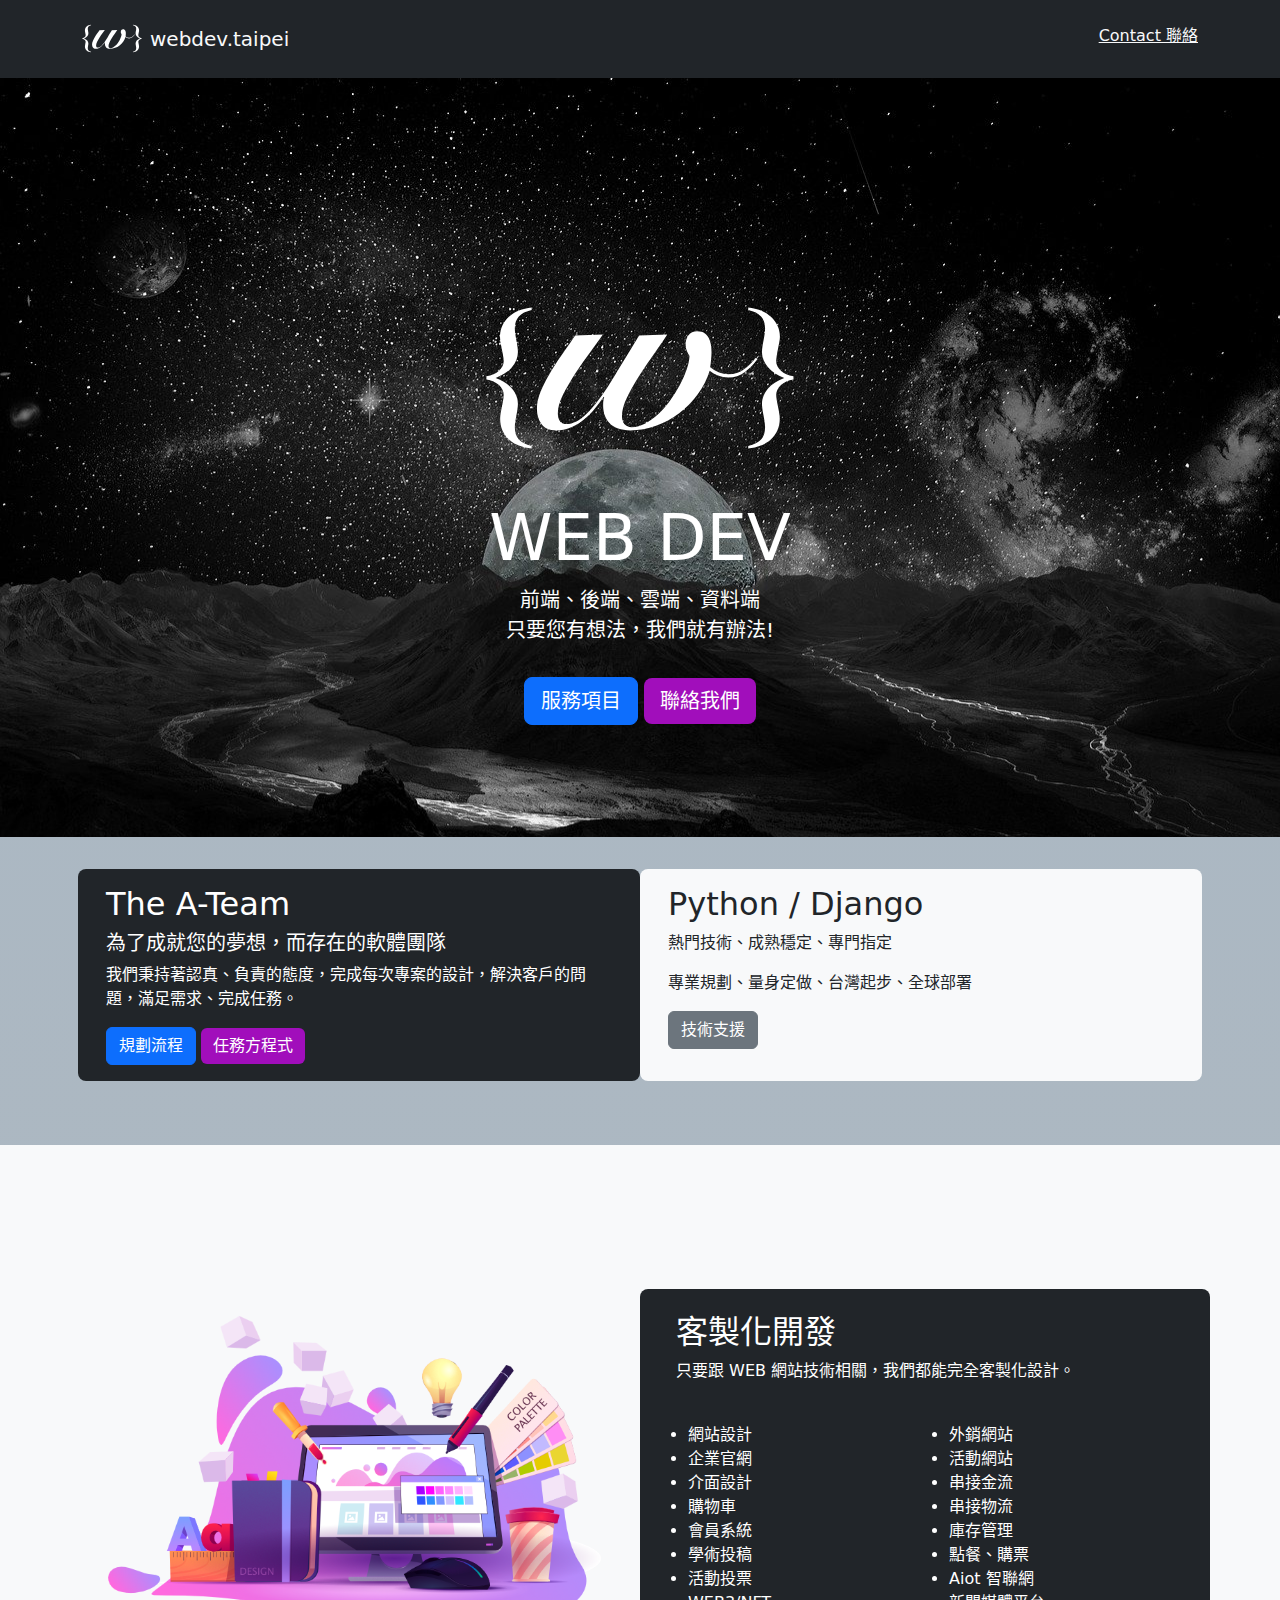
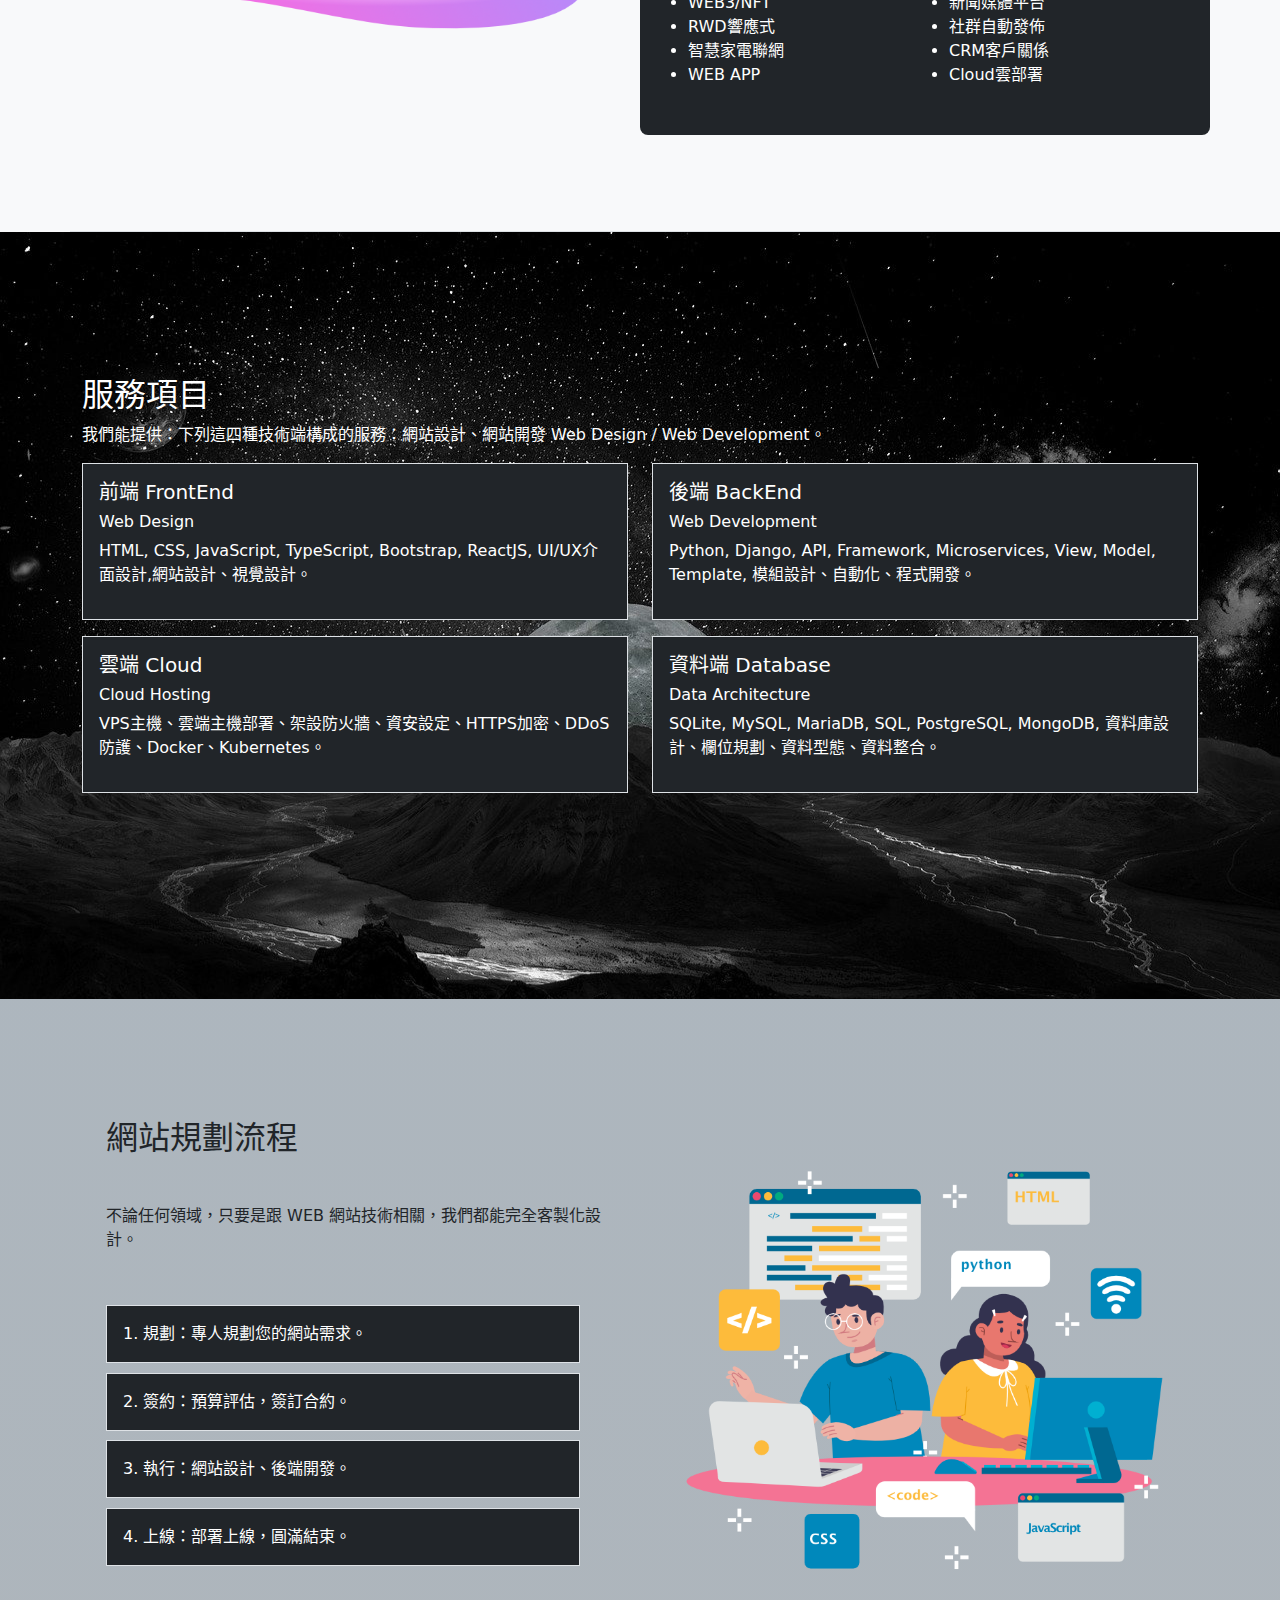
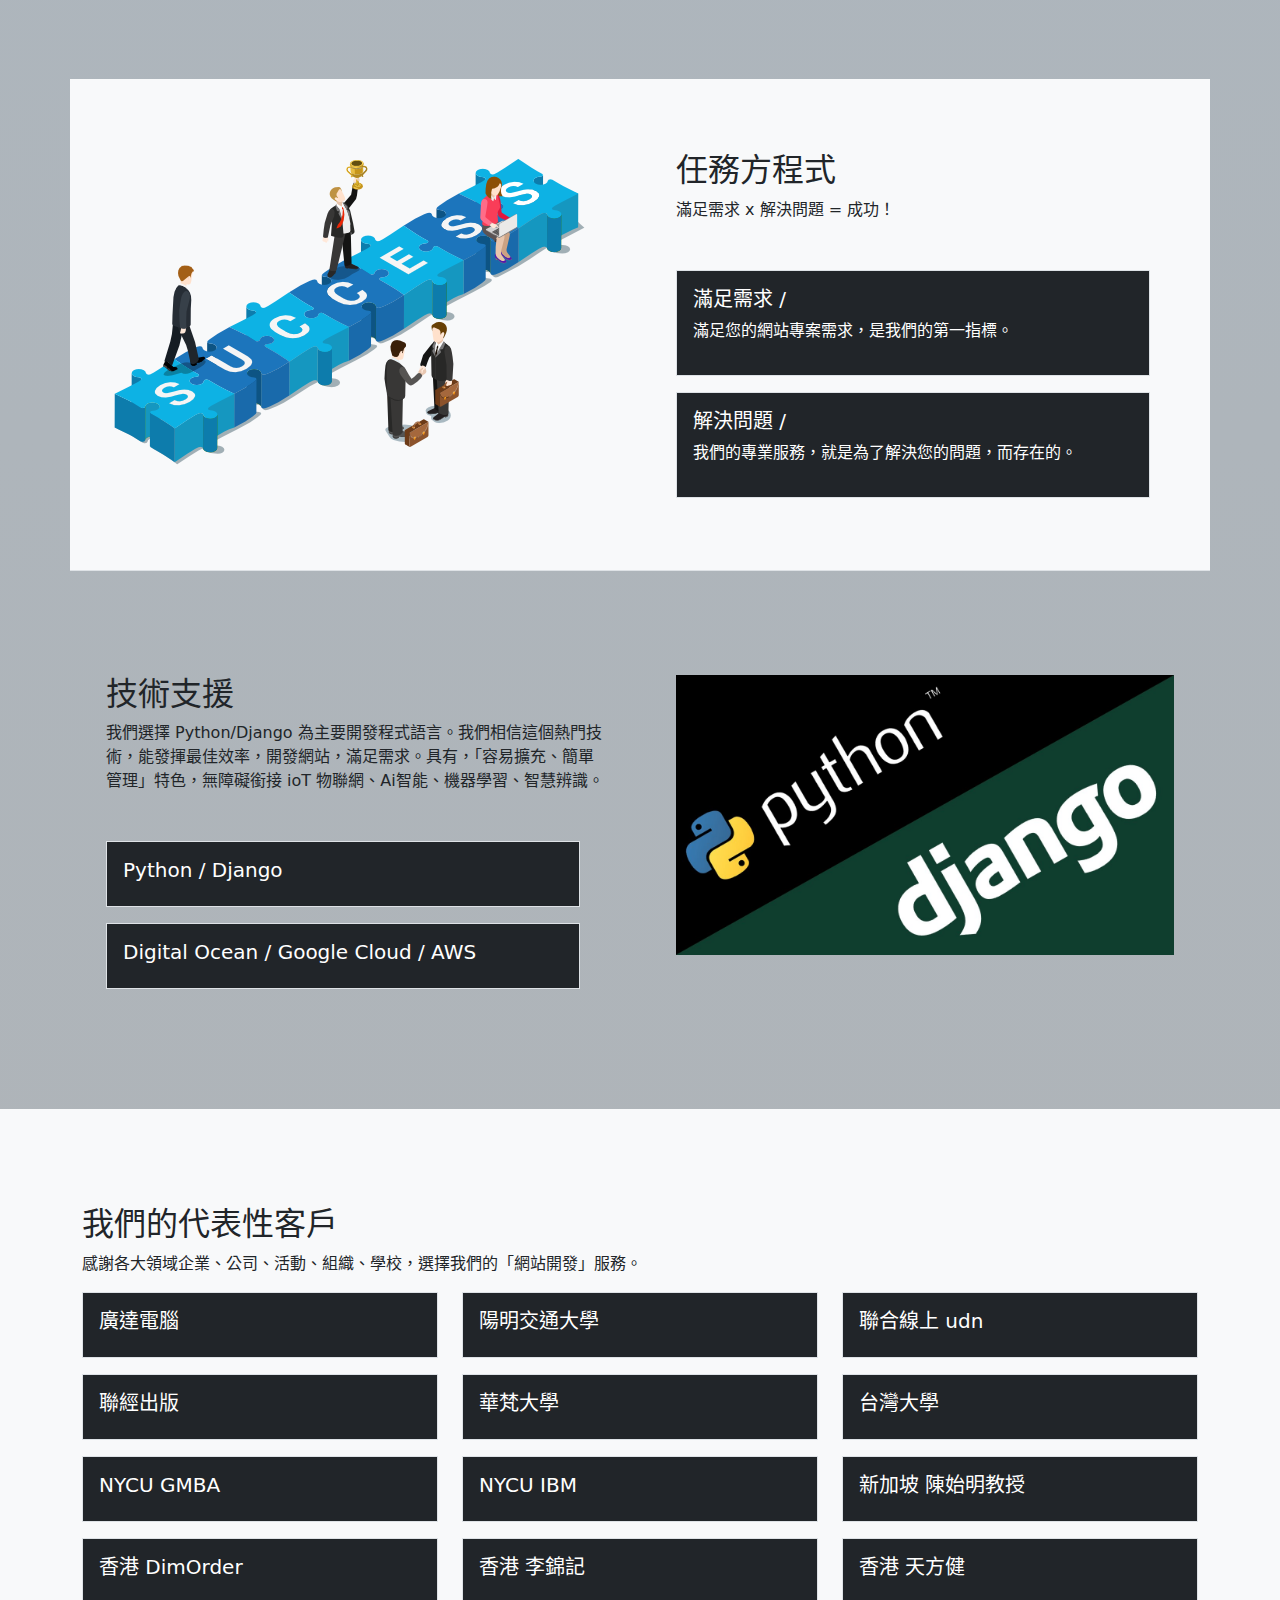
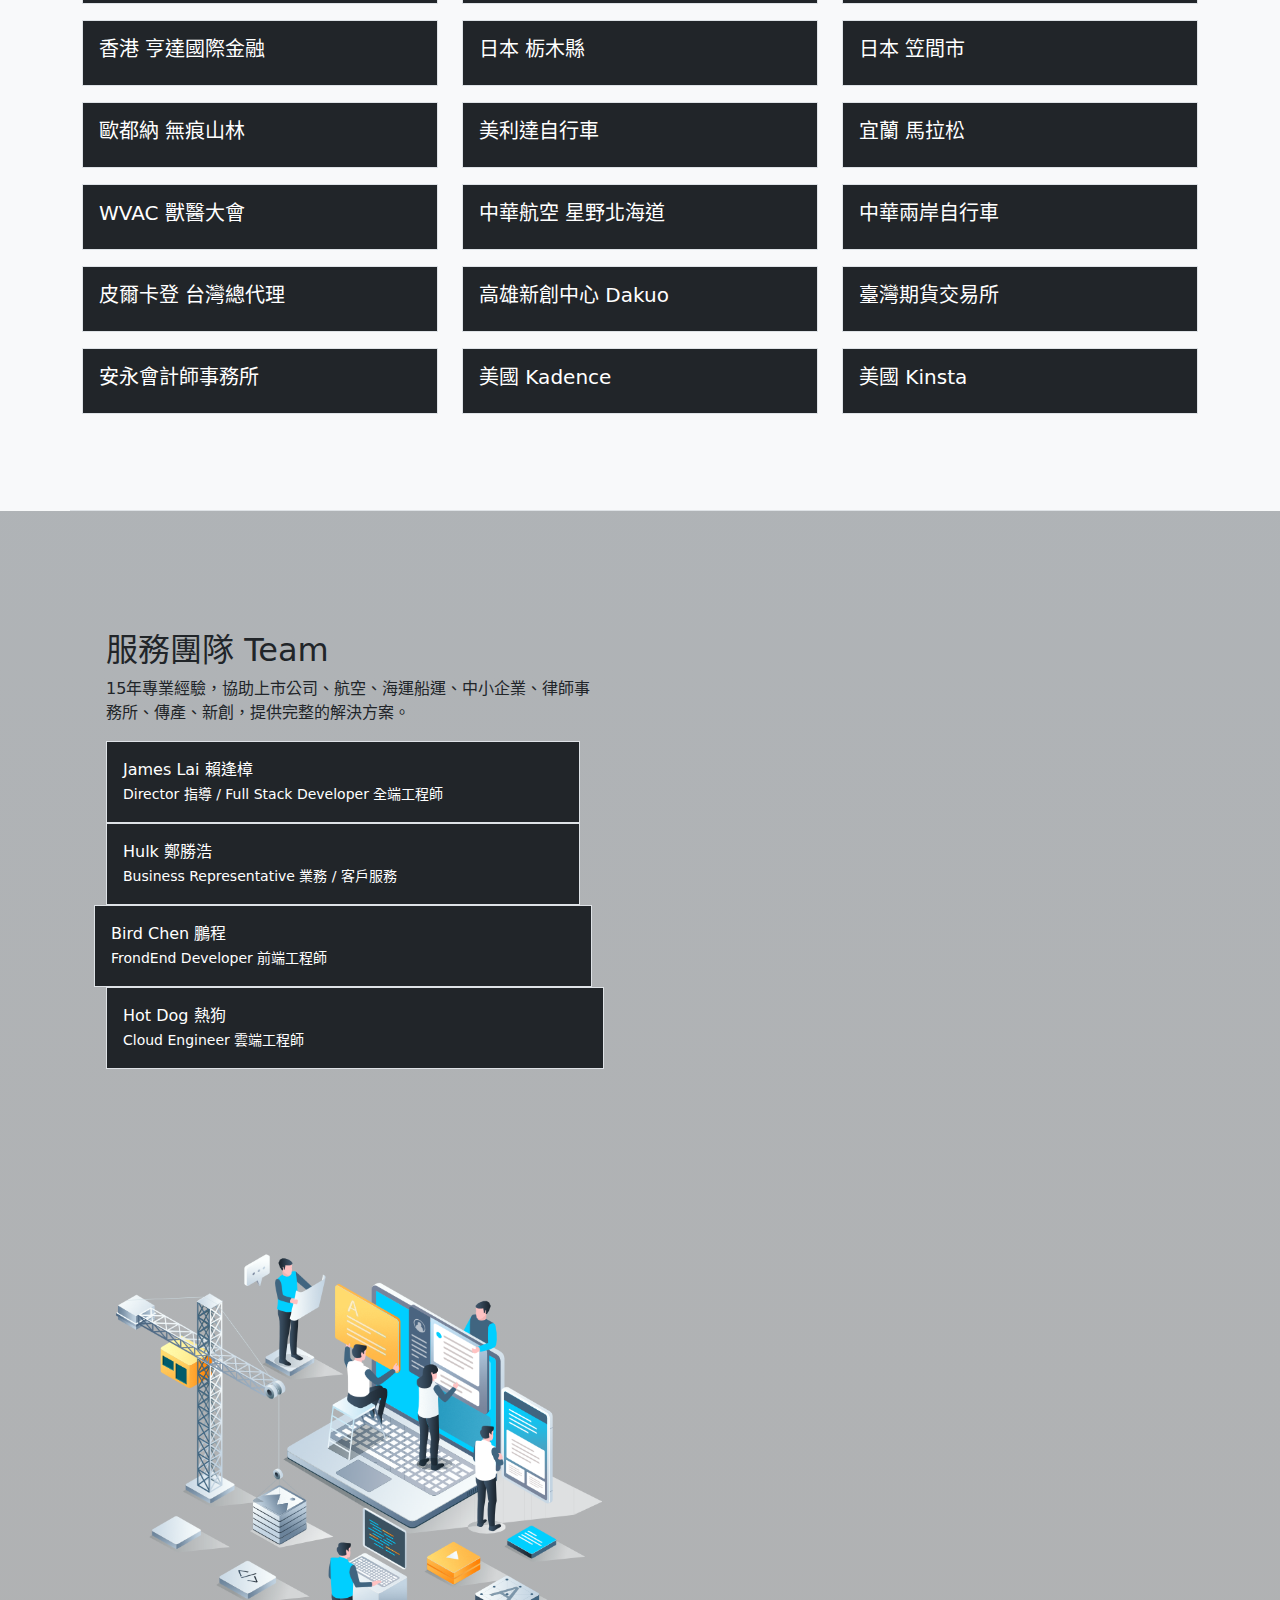
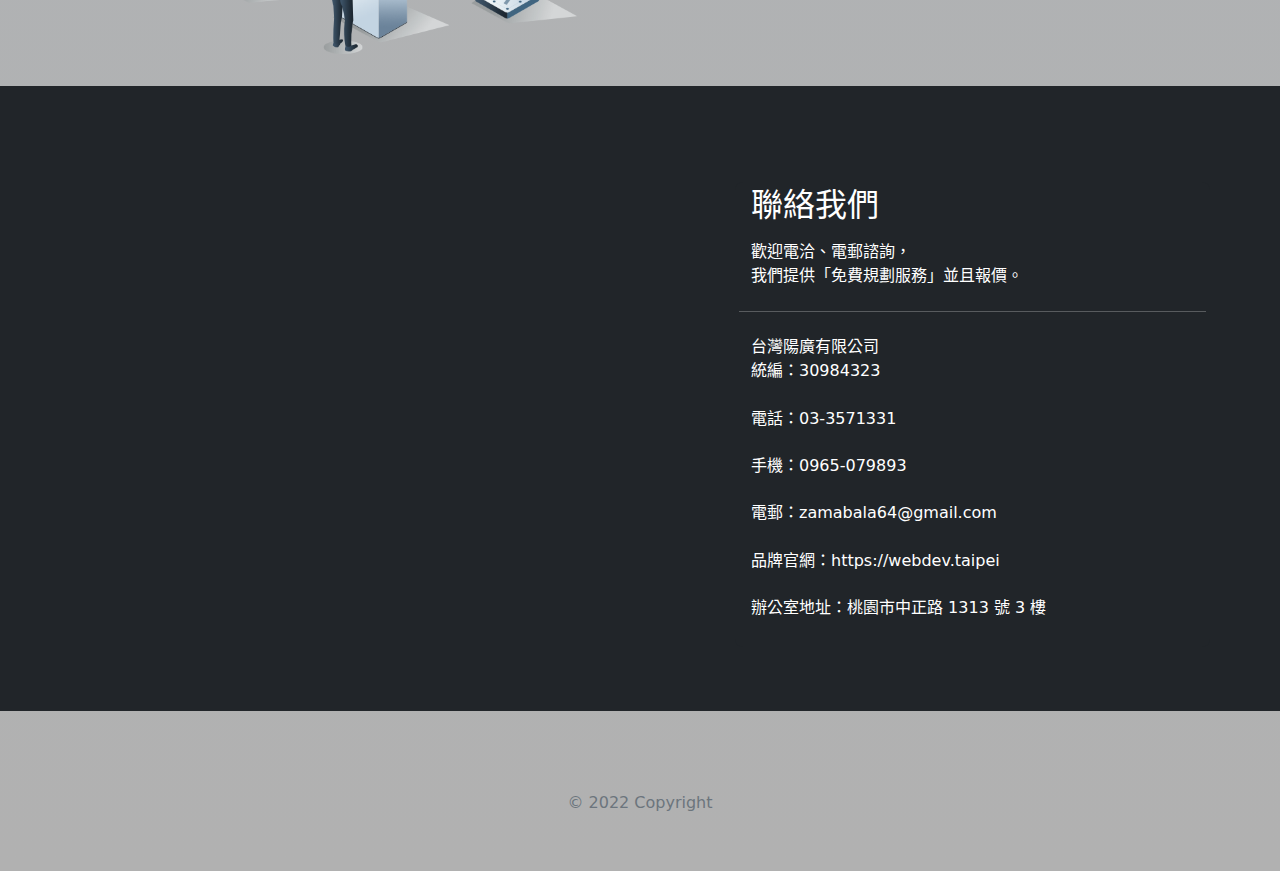
==== commit 9a5fd8d2: "Add email to zambala64" ====
--- a/index.html
+++ b/index.html
@@ -436,7 +436,7 @@
             <div class="col-md-6">
               <div class="h-100 p-4 bg-transparent rounded-3 row">
                 <h2 class="fw-light">服務團隊 Team</h2>
-                <p>15年專業經驗，協助上市公司、中小企業、律師事務所、傳產、新創，提供完整的解決方案。</p>
+                <p>15年專業經驗，協助上市公司、航空、海運船運、中小企業、律師事務所、傳產、新創，提供完整的解決方案。</p>
                 <div class="row ">
                   <div class="col-12">
                     <div class="p-3 border text-bg-dark fw-light">
@@ -450,13 +450,13 @@
                       <small>Business Representative 業務 / 客戶服務</small>
                     </div>
                   </div>
-                  <div class="col-12">
+                  <!-- <div class="col-12">
                     <div class="p-3 border text-bg-dark fw-light">
                       Liang 晉亮亮<br />
                       <small>Full Stack Developer 全端工程師</small>
                     </div>
                   </div>
-                  <div class="col-12">
+                  <div class="col-12"> -->
                     <div class="p-3 border text-bg-dark fw-light">
                       Bird Chen 鵬程<br />
                       <small>FrondEnd Developer 前端工程師</small>
@@ -482,13 +482,13 @@
         <div class="container-fluid bg-dark" id="contact">
           <div class="container pt-5">
             <div class="row align-items-md-stretch pt-5 pb-5" style="margin-bottom: 80px;">
-              <div class="col-md-6 pb-5">
-                <div class="h-100 p-4 rounded-3">
+              <div class="col-md-7 pb-3">
+                <div class="h-100 p-1 rounded-3">
                   <iframe src="https://www.google.com/maps/embed?pb=!1m18!1m12!1m3!1d3615.365211199205!2d121.29388423409537!3d25.021677183899453!2m3!1f0!2f0!3f0!3m2!1i1024!2i768!4f13.1!3m3!1m2!1s0x34681fb9c16c9c4b%3A0x9230a7829f71c874!2sNo.%201313%2C%20Zhongzheng%20Rd%2C%20Taoyuan%20District%2C%20Taoyuan%20City%2C%20330!5e0!3m2!1sen!2stw!4v1668266111029!5m2!1sen!2stw" width="100%" height="450" style="border:0;" allowfullscreen="" loading="lazy" referrerpolicy="no-referrer-when-downgrade"></iframe>    
                 </div>
               </div>
-              <div class="col-md-6 pb-5">
-                <div class="h-100 p-4 text-bg-dark rounded-3 row">
+              <div class="col-md-5 pb-3">
+                <div class="h-100 p-1 text-bg-dark rounded-3 row">
                   <h2 class=" fw-light">聯絡我們</h2>
                   <p>歡迎電洽、電郵諮詢，<br />我們提供「免費規劃服務」並且報價。</p>
                   <hr />
@@ -496,7 +496,7 @@
                   
                   <p>電話：03-3571331</p>
                   <p>手機：0965-079893</p>
-                  <p>電郵：james@webdev.taipei</p>
+                  <p>電郵：zamabala64@gmail.com</p>
                   <p>品牌官網：https://webdev.taipei</p>
                   <p>辦公室地址：桃園市中正路 1313 號 3 樓</p>
                 </div>
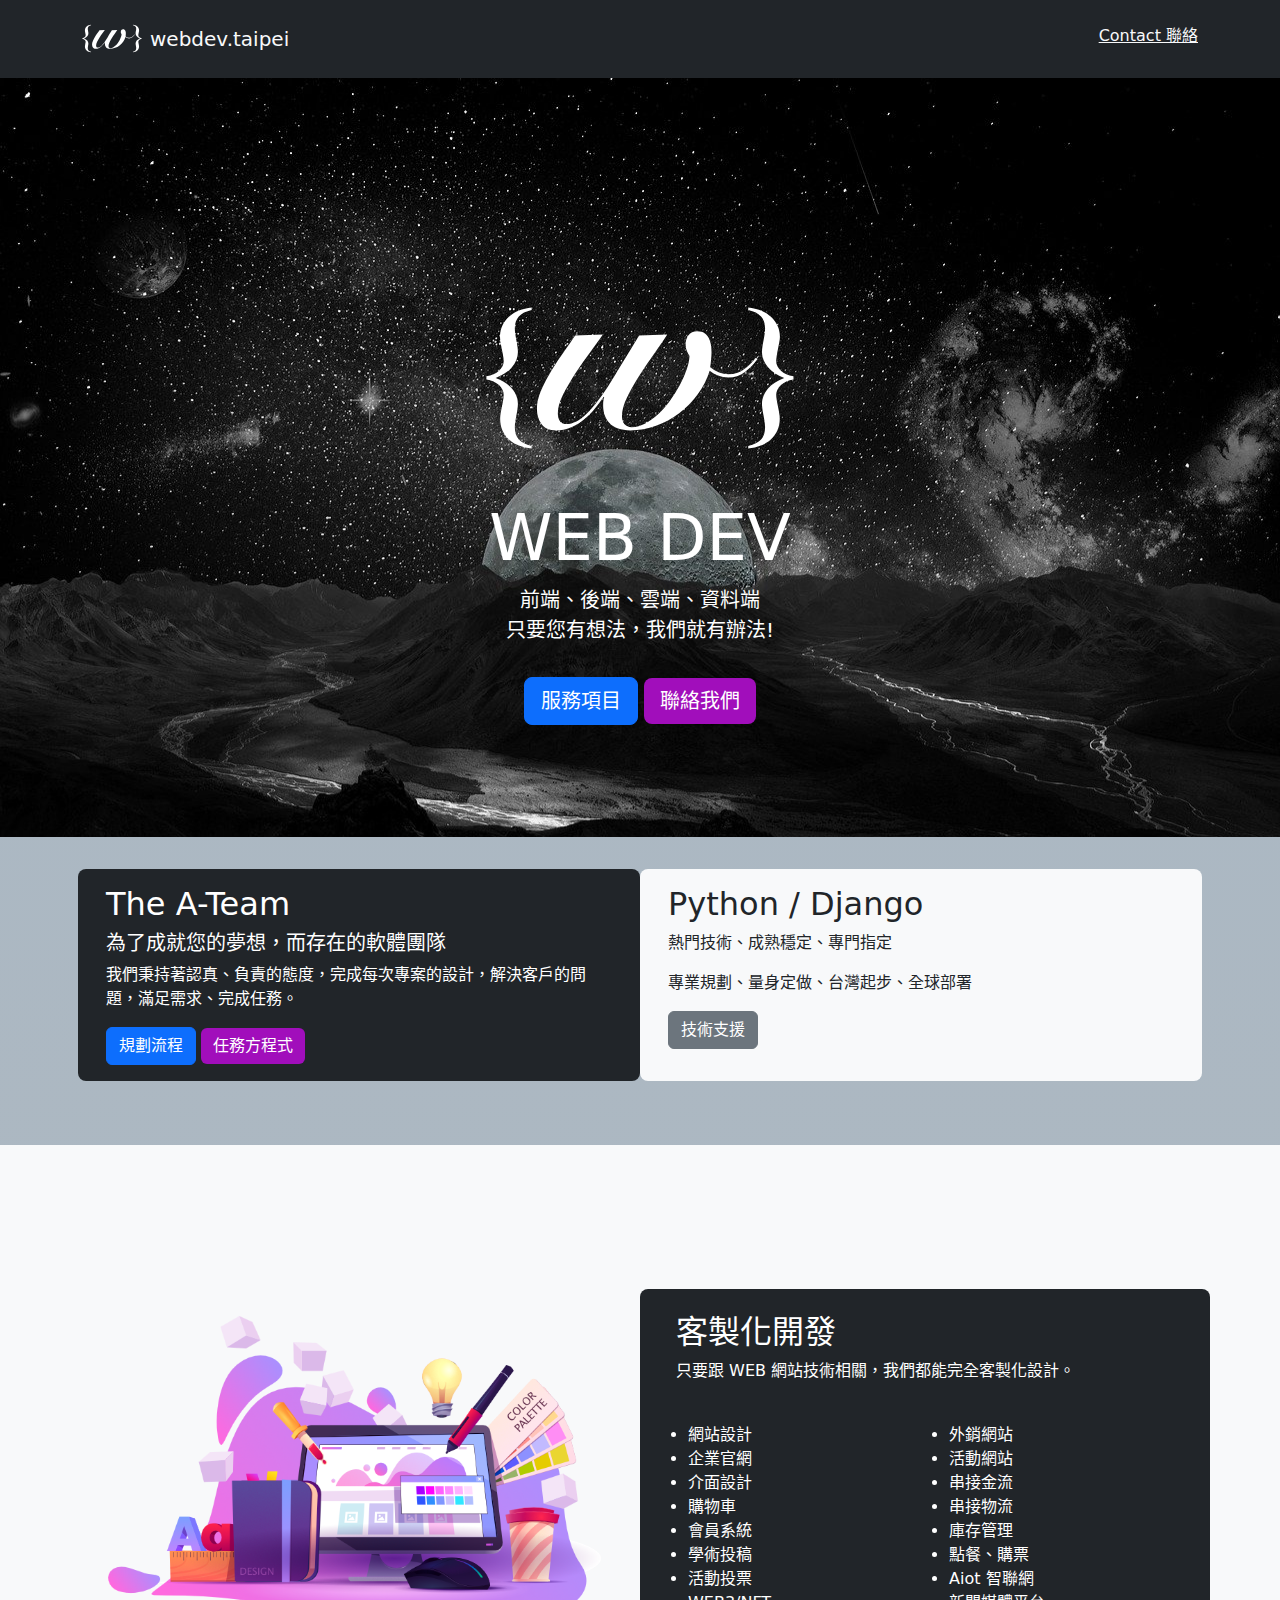
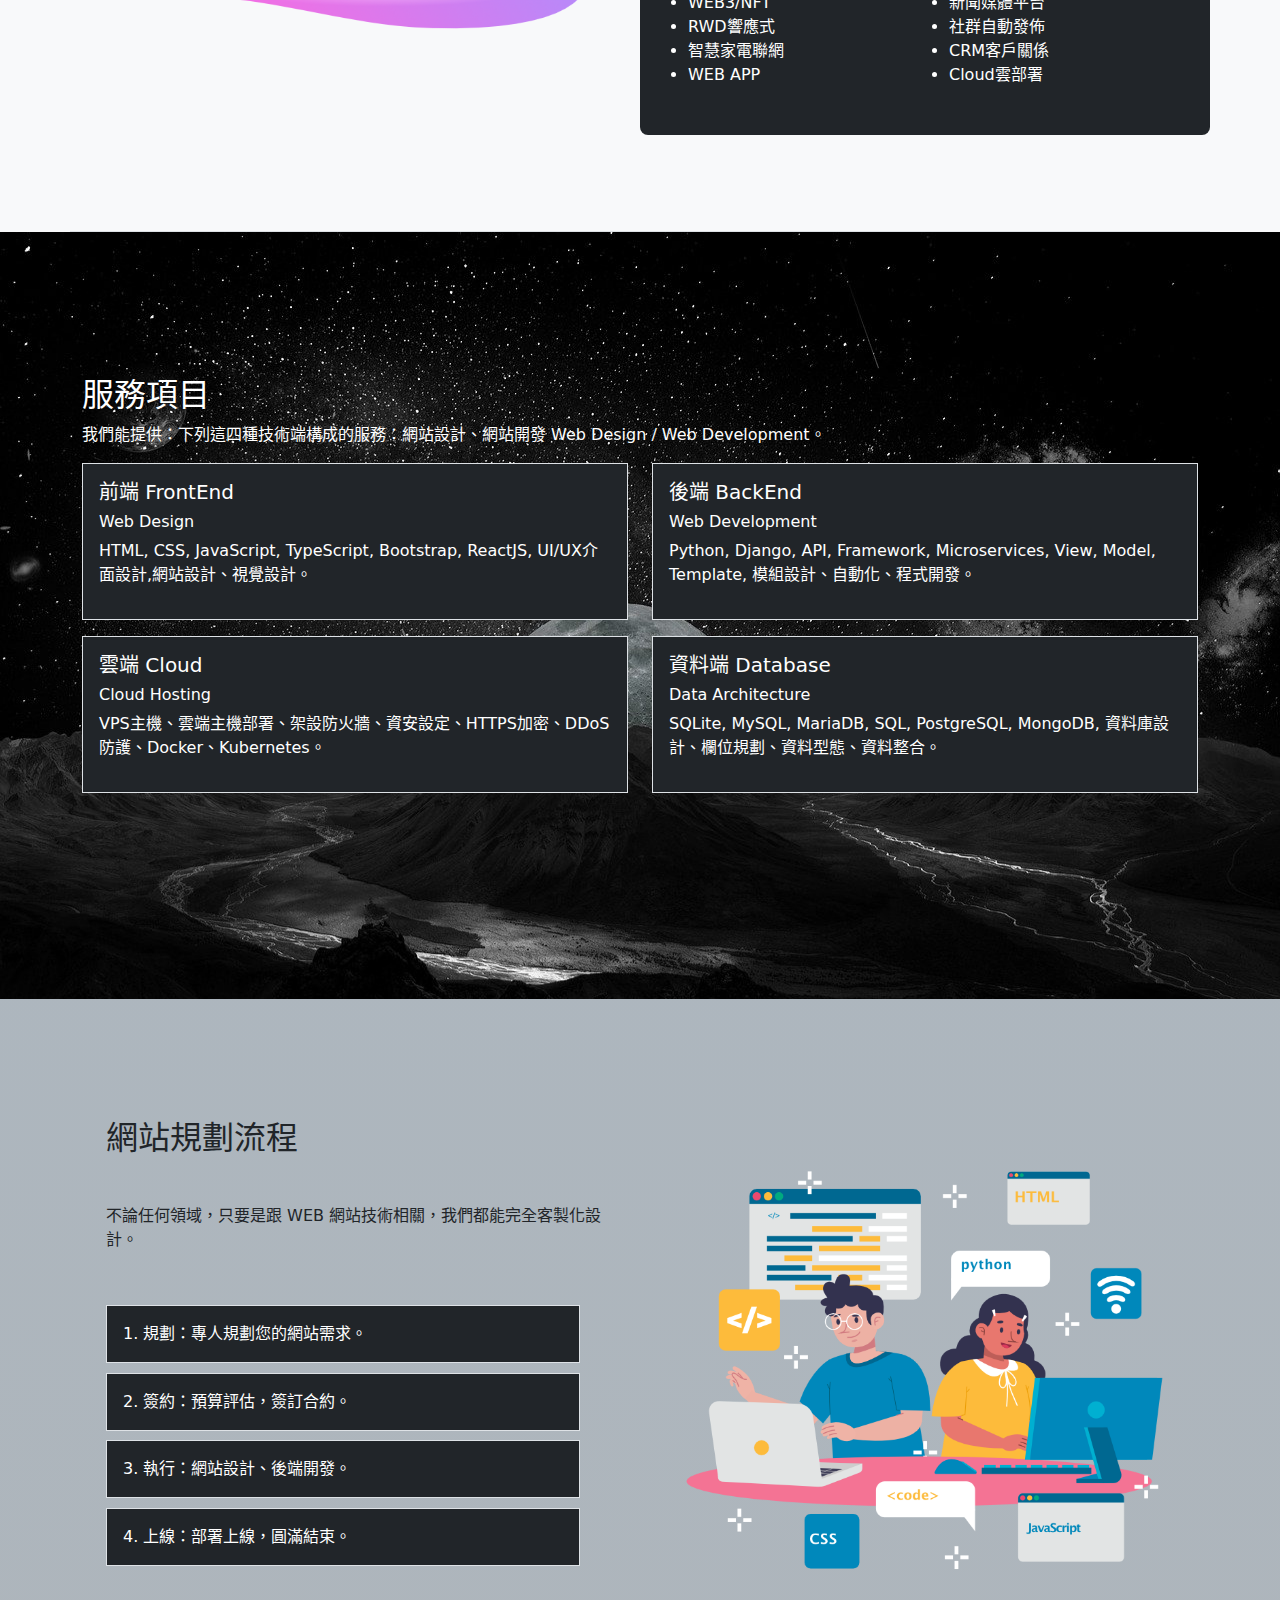
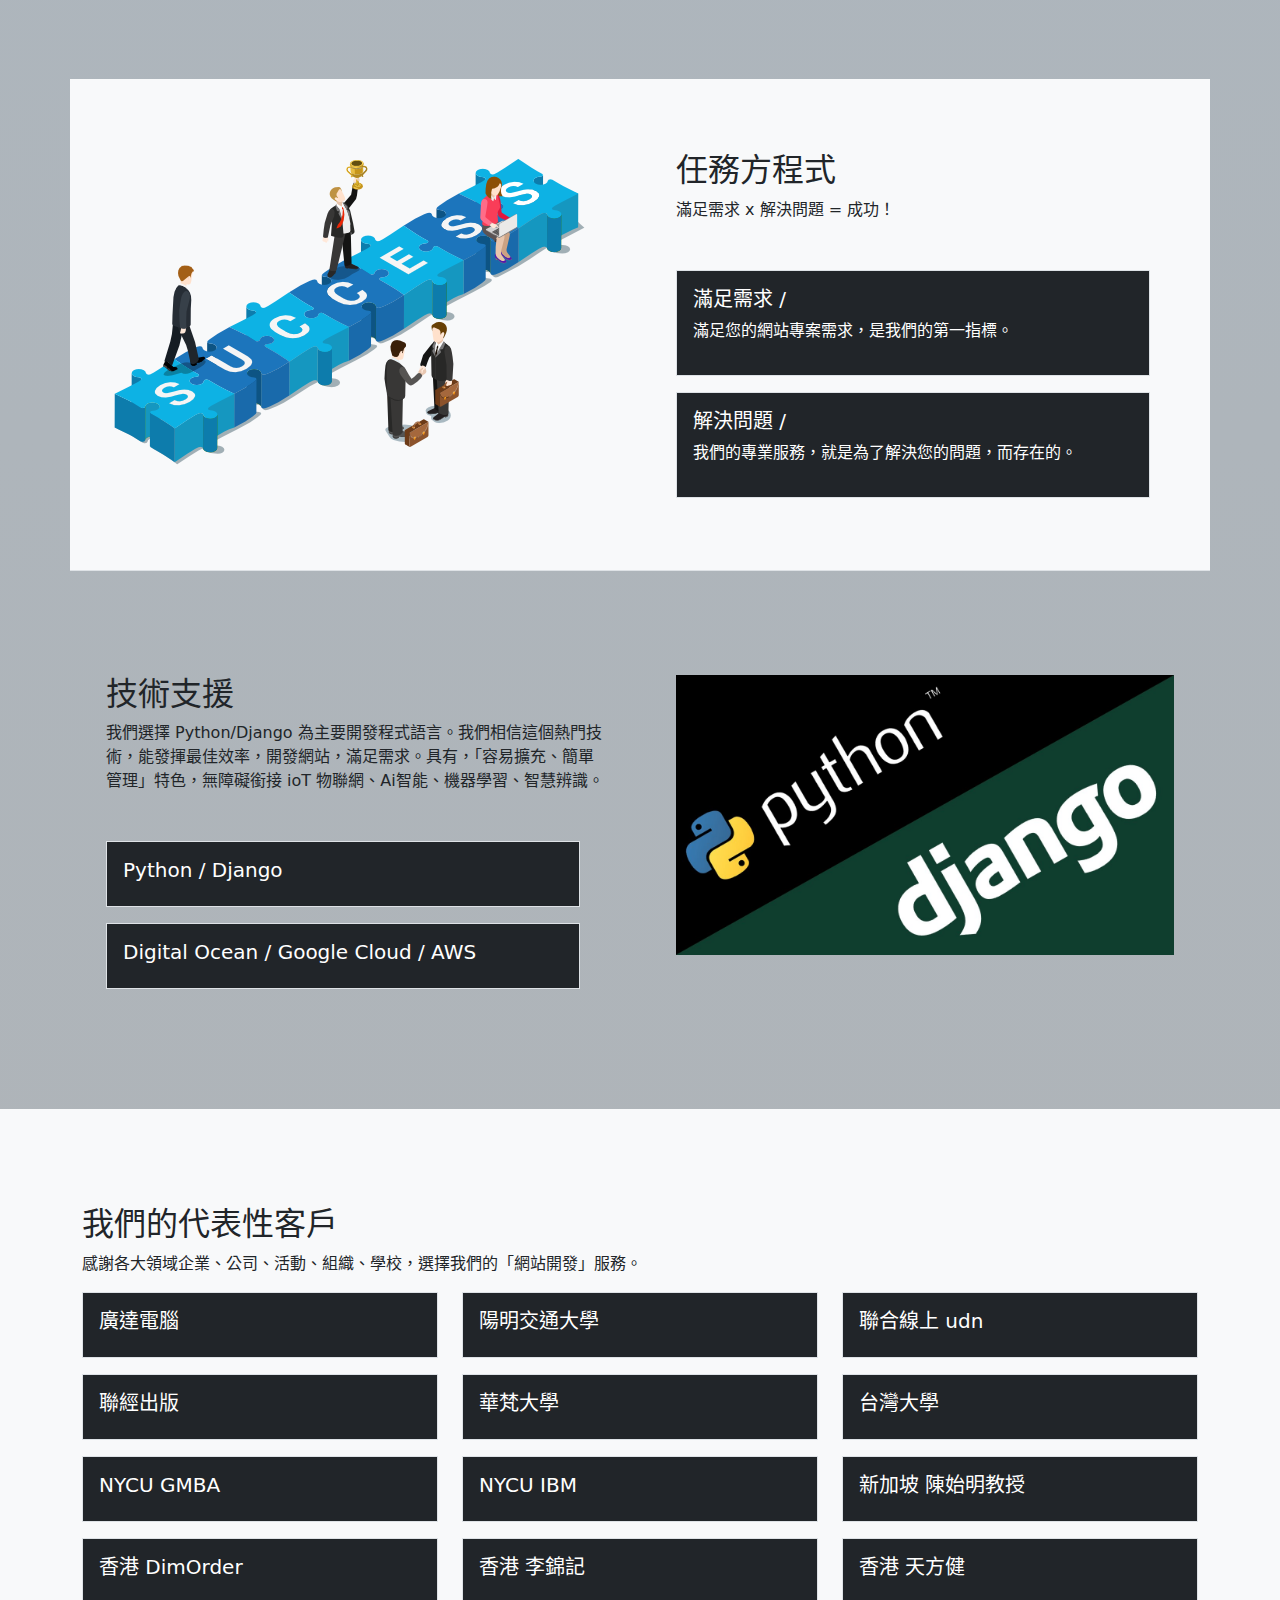
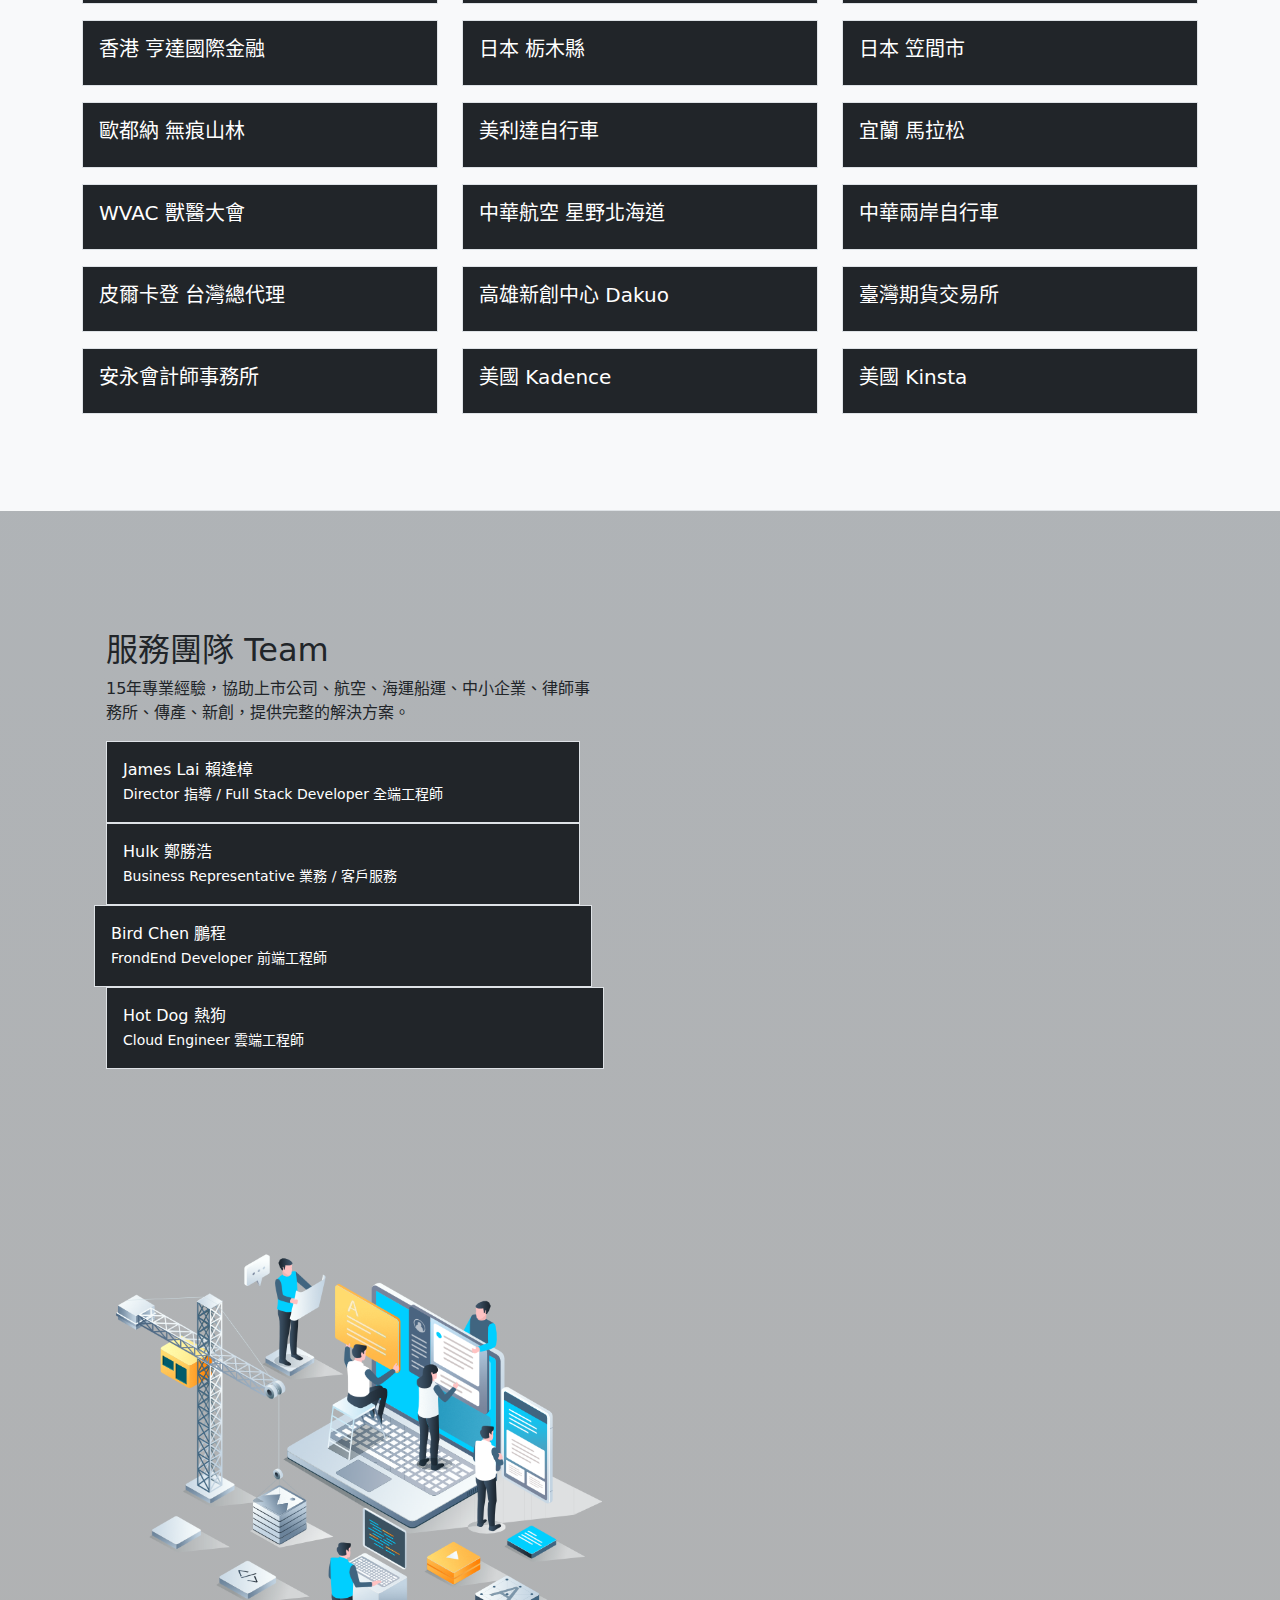
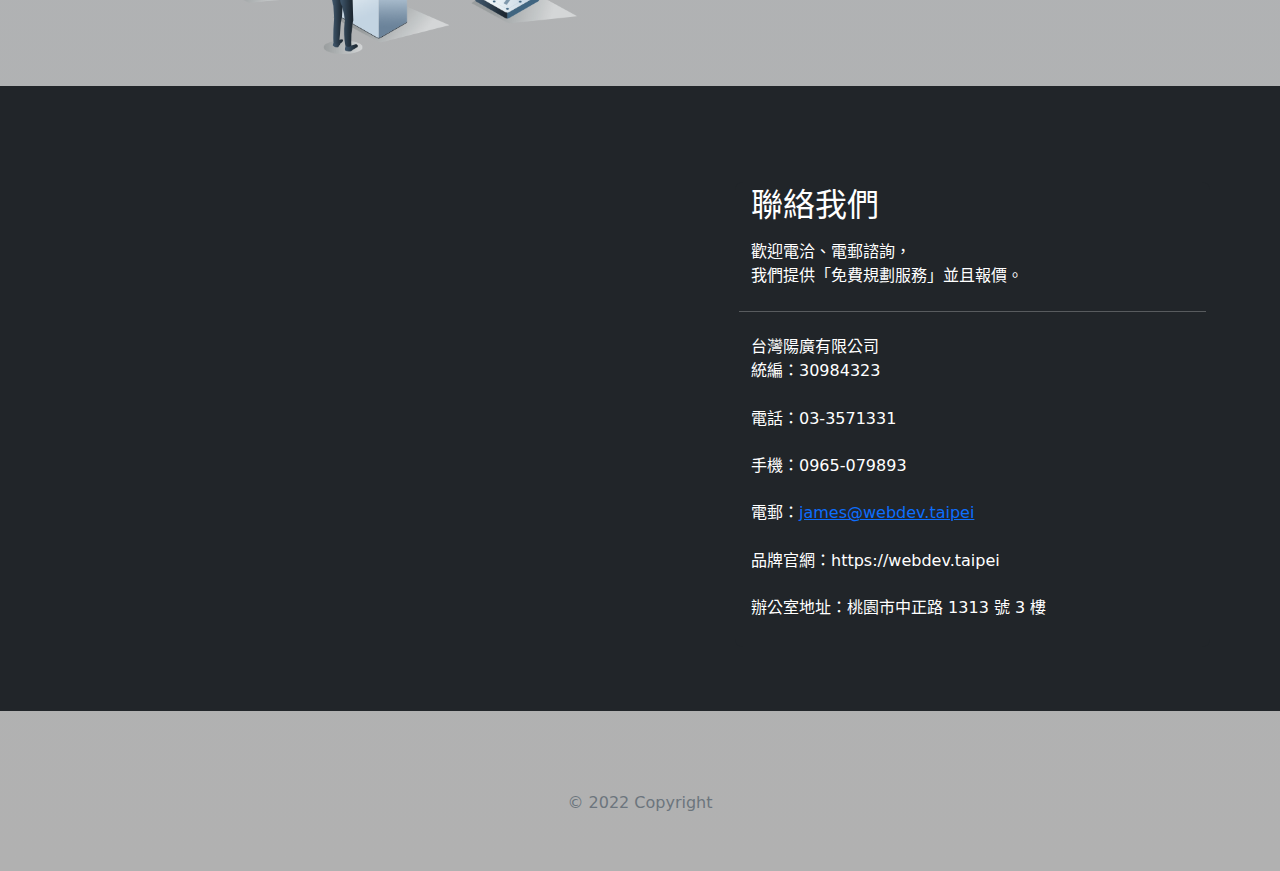
==== commit f64c6a9d: "Email change" ====
--- a/index.html
+++ b/index.html
@@ -496,7 +496,7 @@
                   
                   <p>電話：03-3571331</p>
                   <p>手機：0965-079893</p>
-                  <p>電郵：zamabala64@gmail.com</p>
+                  <p>電郵：<a href="mailto://james@webdev.taipei">james@webdev.taipei</a></p>
                   <p>品牌官網：https://webdev.taipei</p>
                   <p>辦公室地址：桃園市中正路 1313 號 3 樓</p>
                 </div>
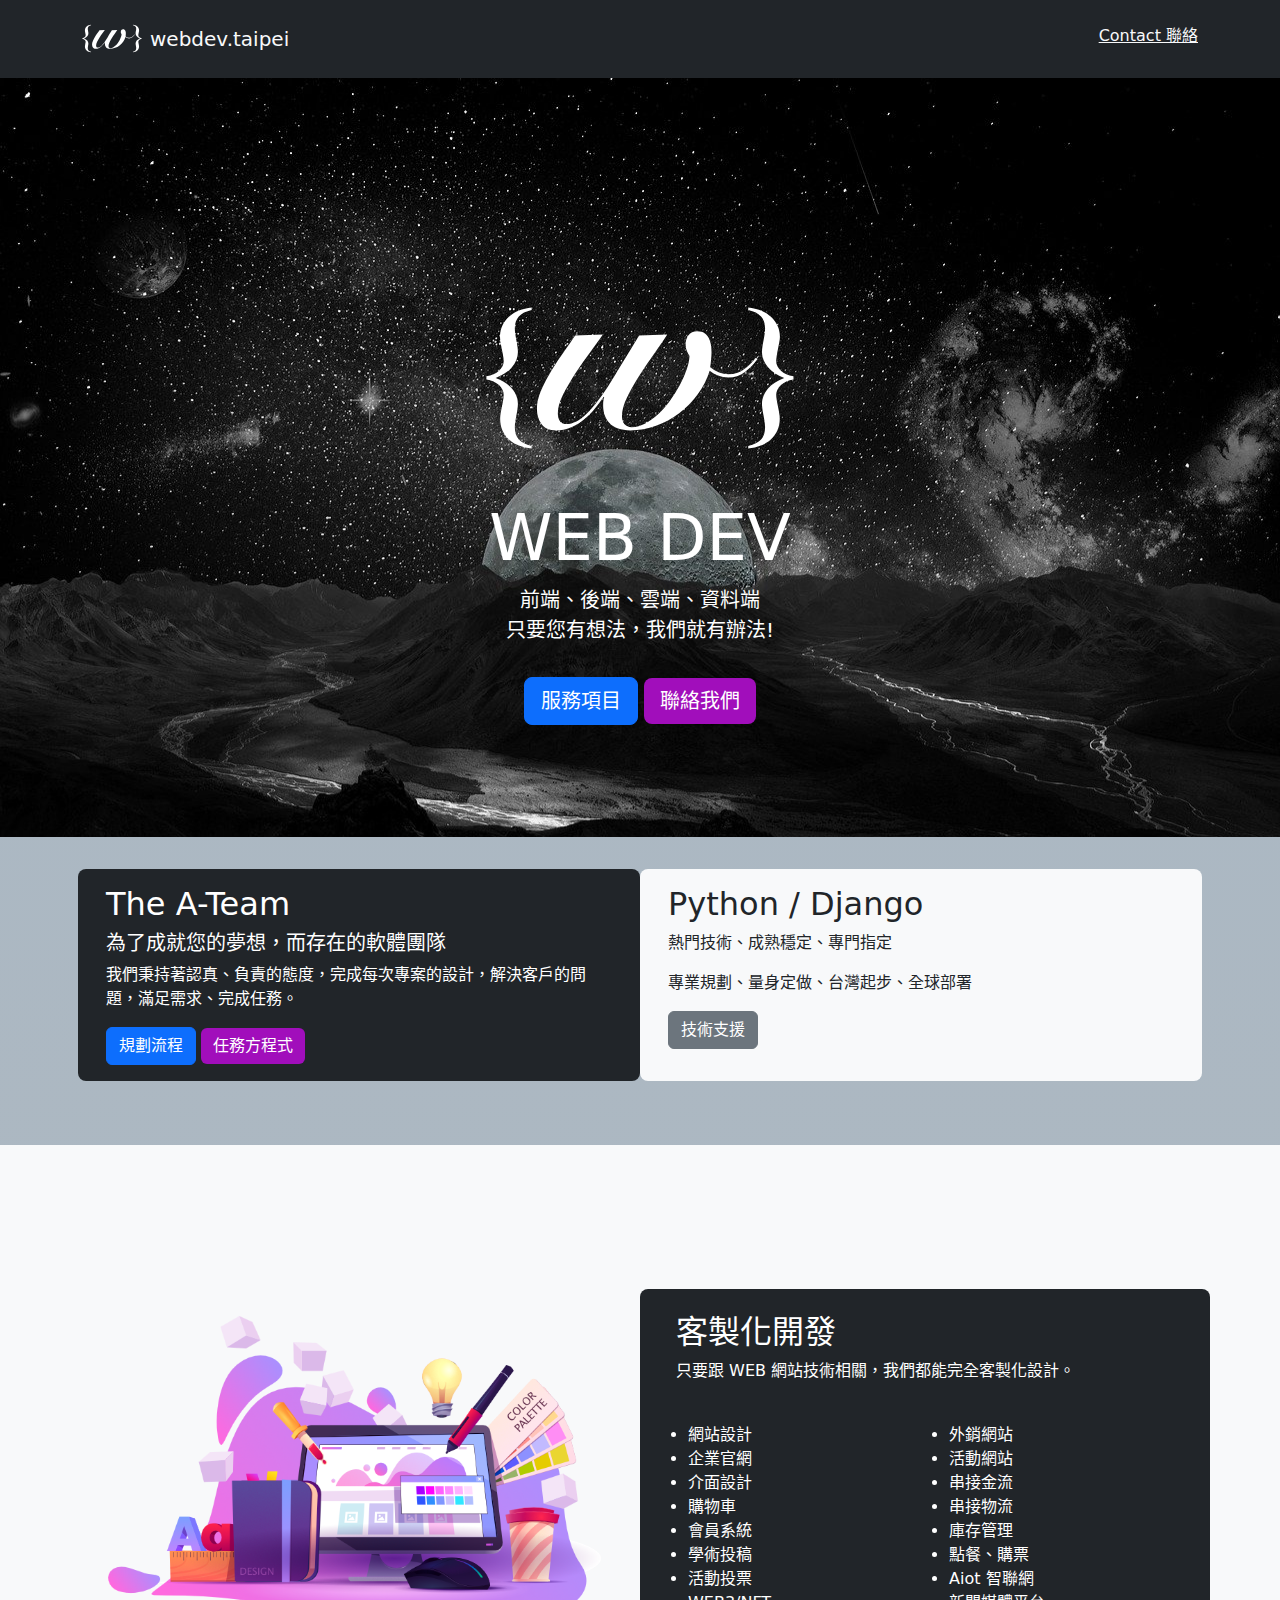
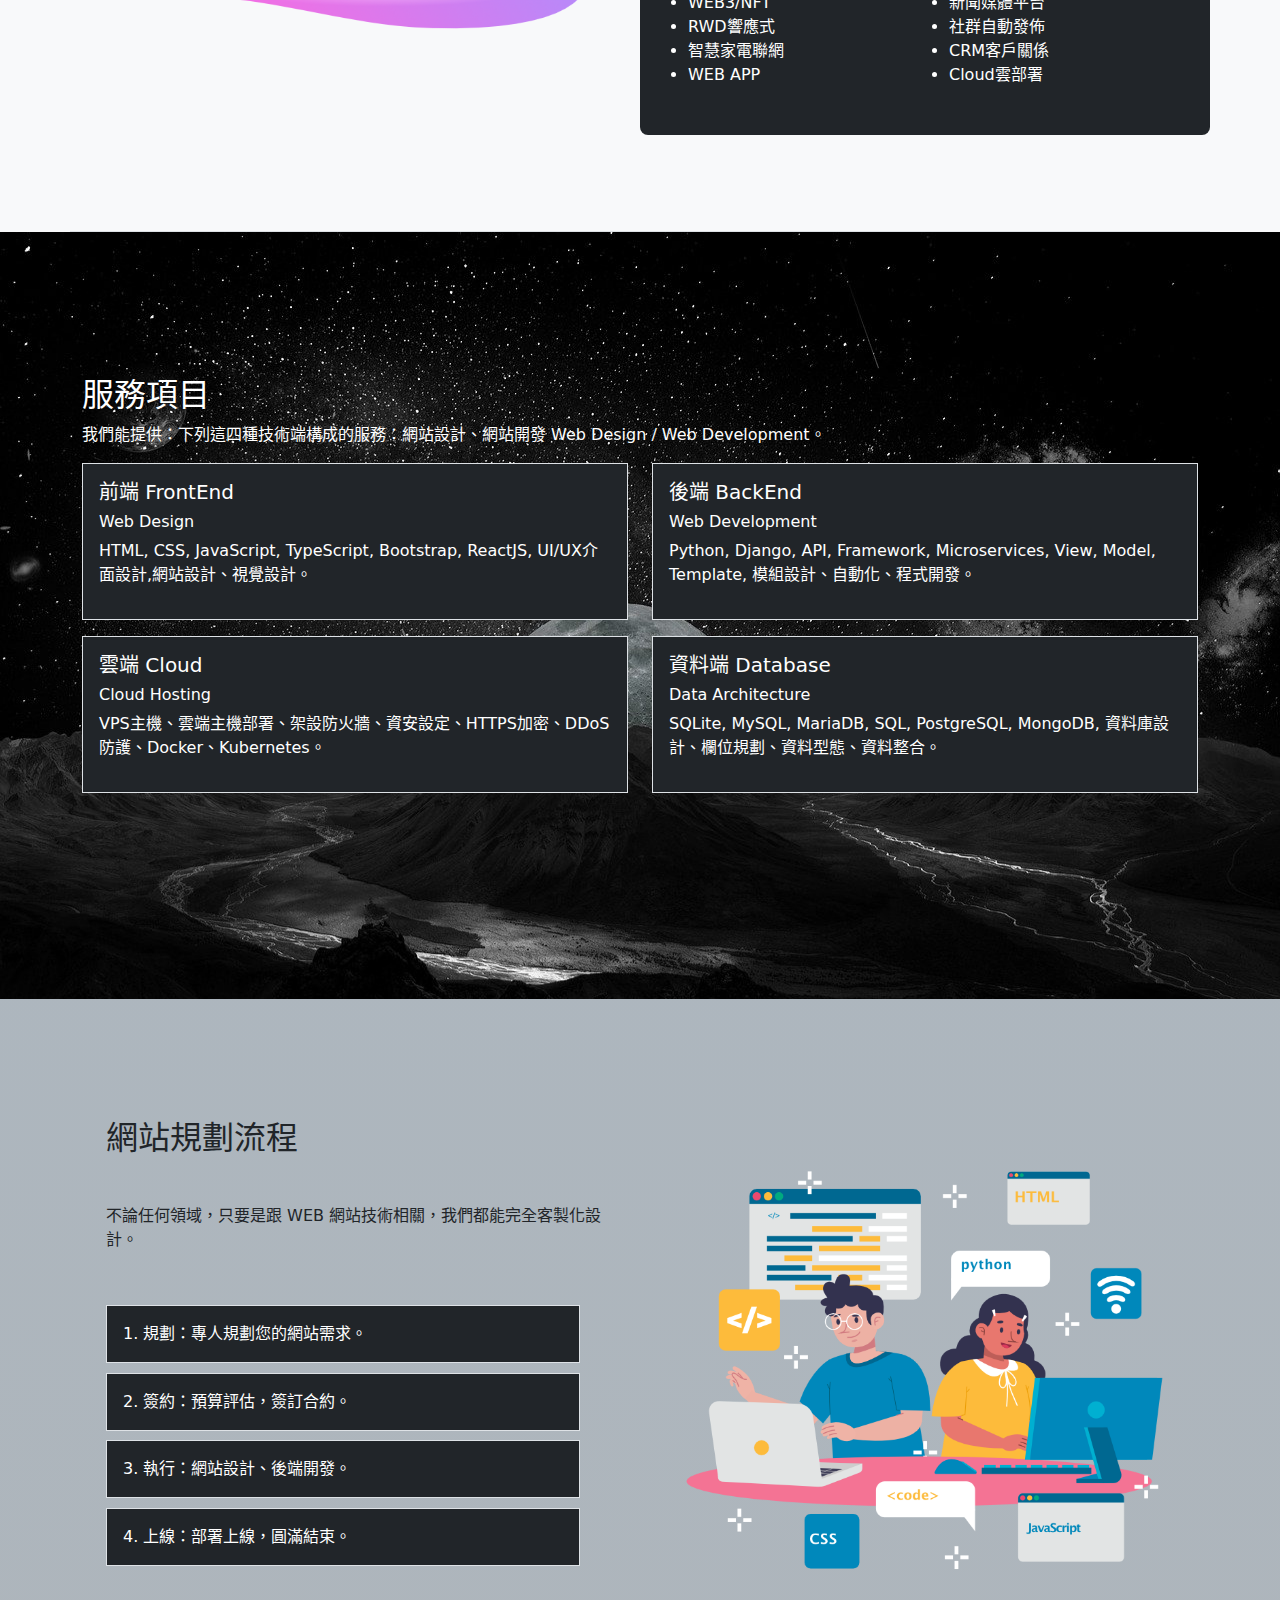
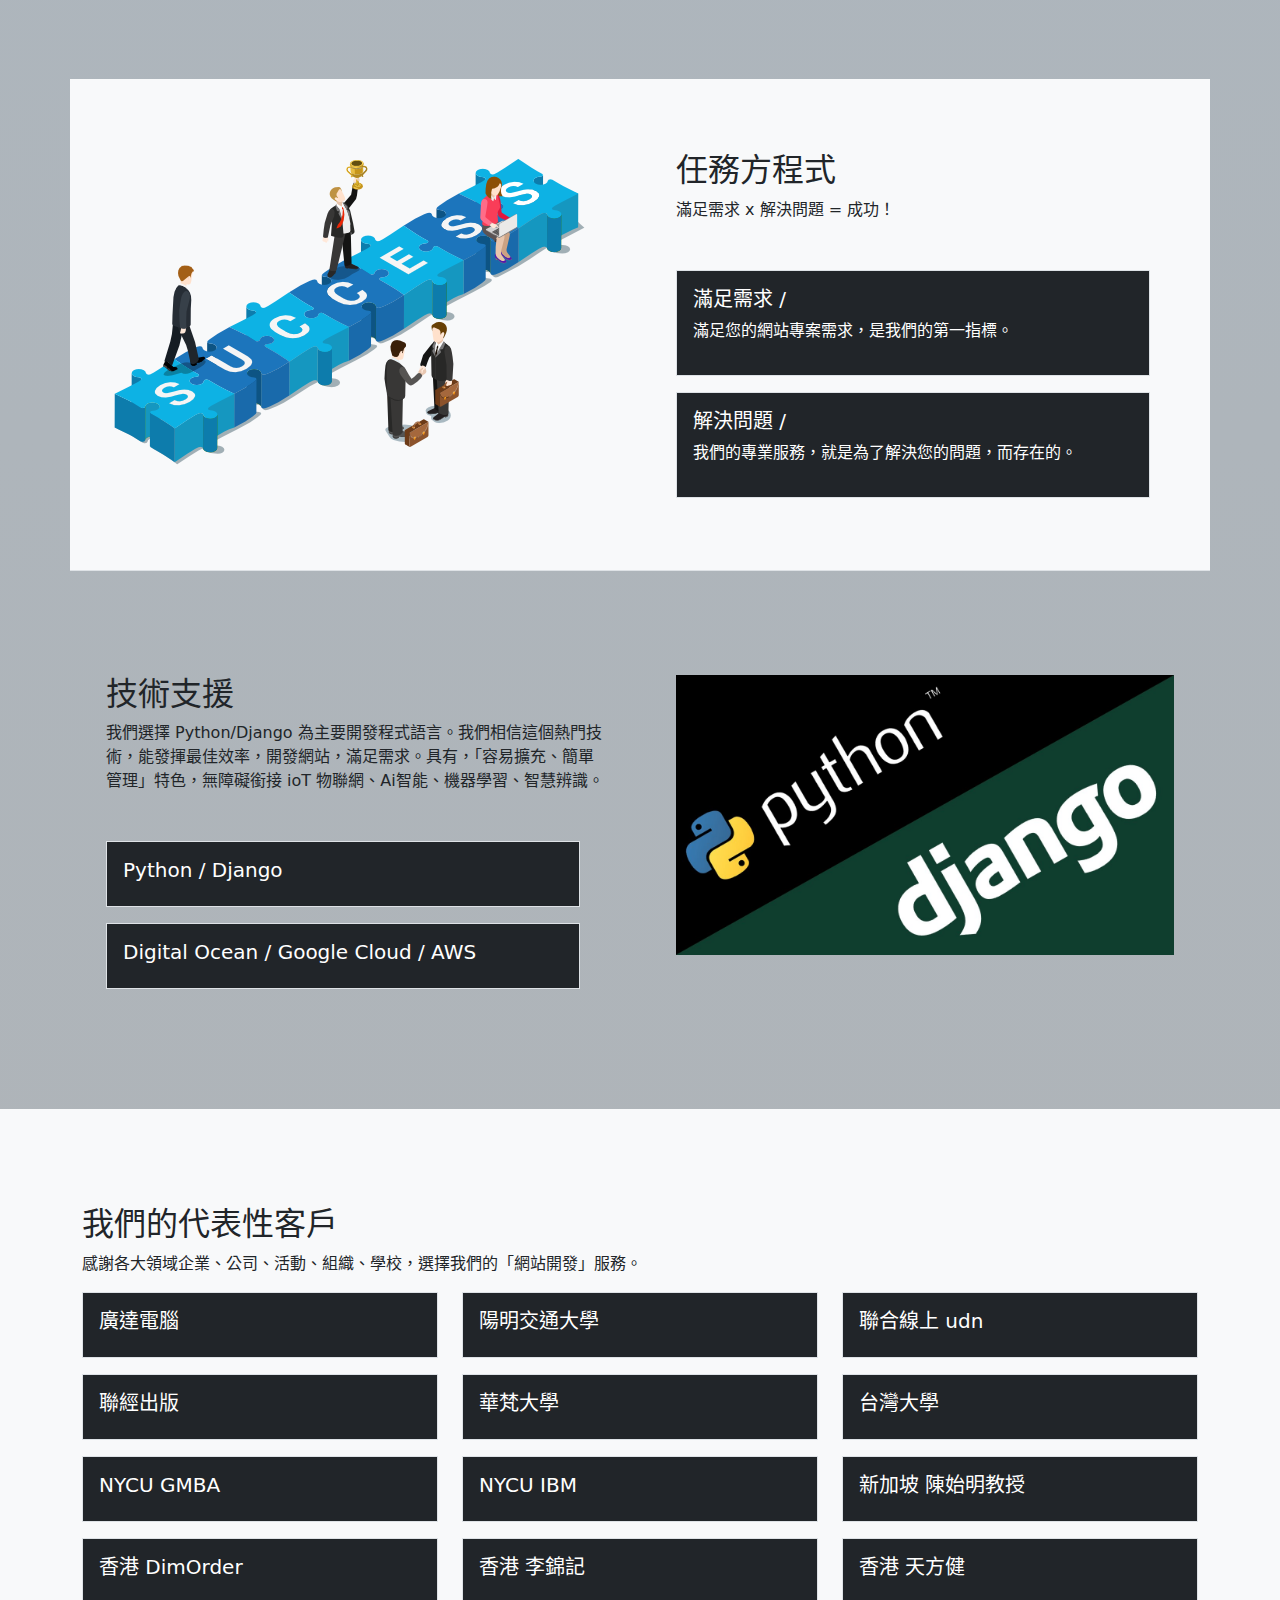
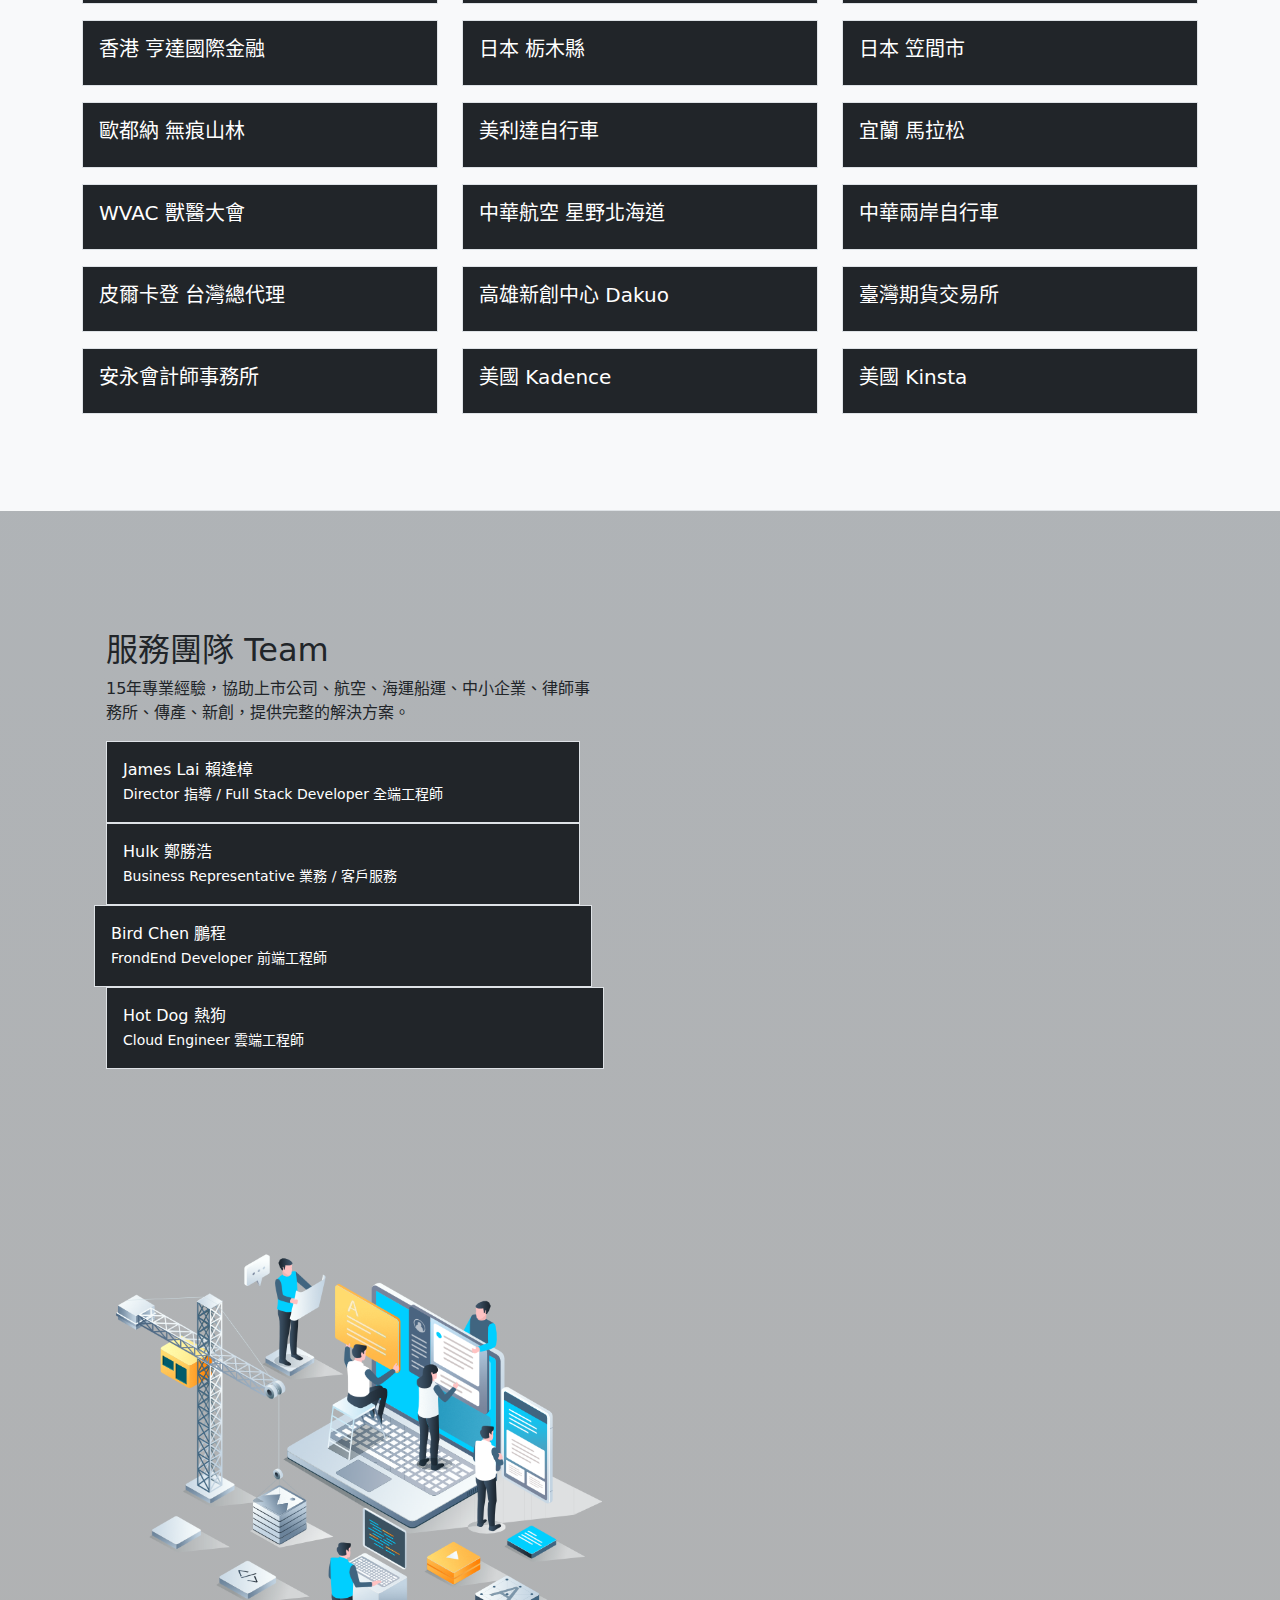
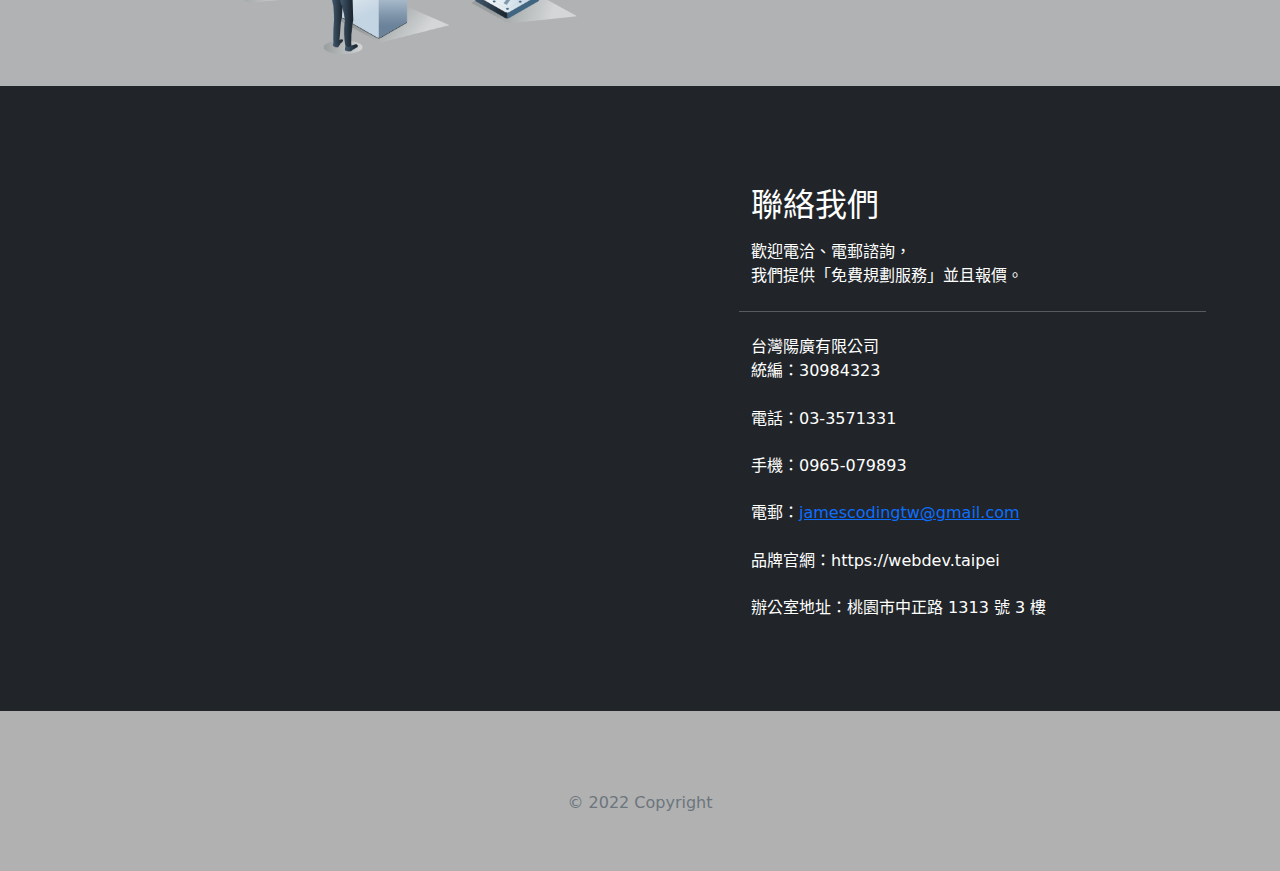
==== commit 2c516960: "Jamescoding@email" ====
--- a/index.html
+++ b/index.html
@@ -496,7 +496,7 @@
                   
                   <p>電話：03-3571331</p>
                   <p>手機：0965-079893</p>
-                  <p>電郵：<a href="mailto://james@webdev.taipei">james@webdev.taipei</a></p>
+                  <p>電郵：<a href="mailto:jamescodingtw@gmail.com">jamescodingtw@gmail.com</a></p>
                   <p>品牌官網：https://webdev.taipei</p>
                   <p>辦公室地址：桃園市中正路 1313 號 3 樓</p>
                 </div>
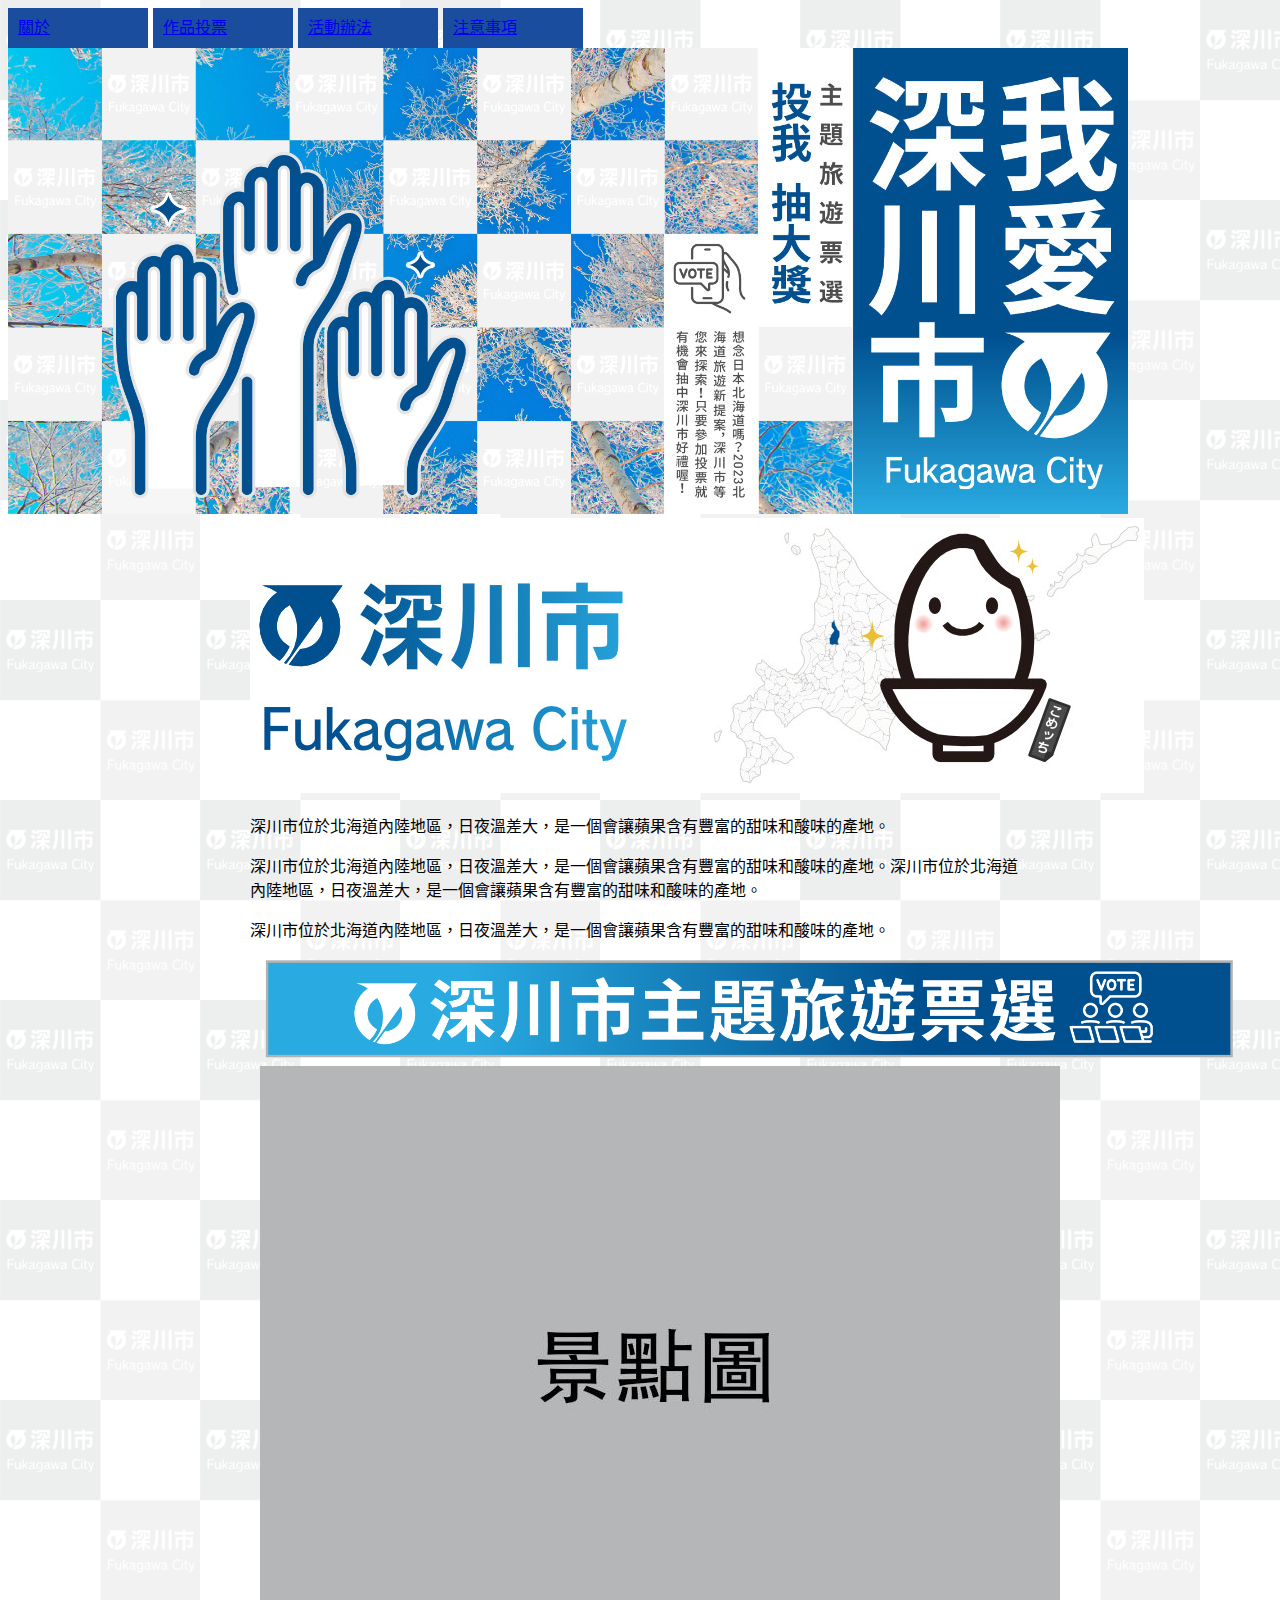
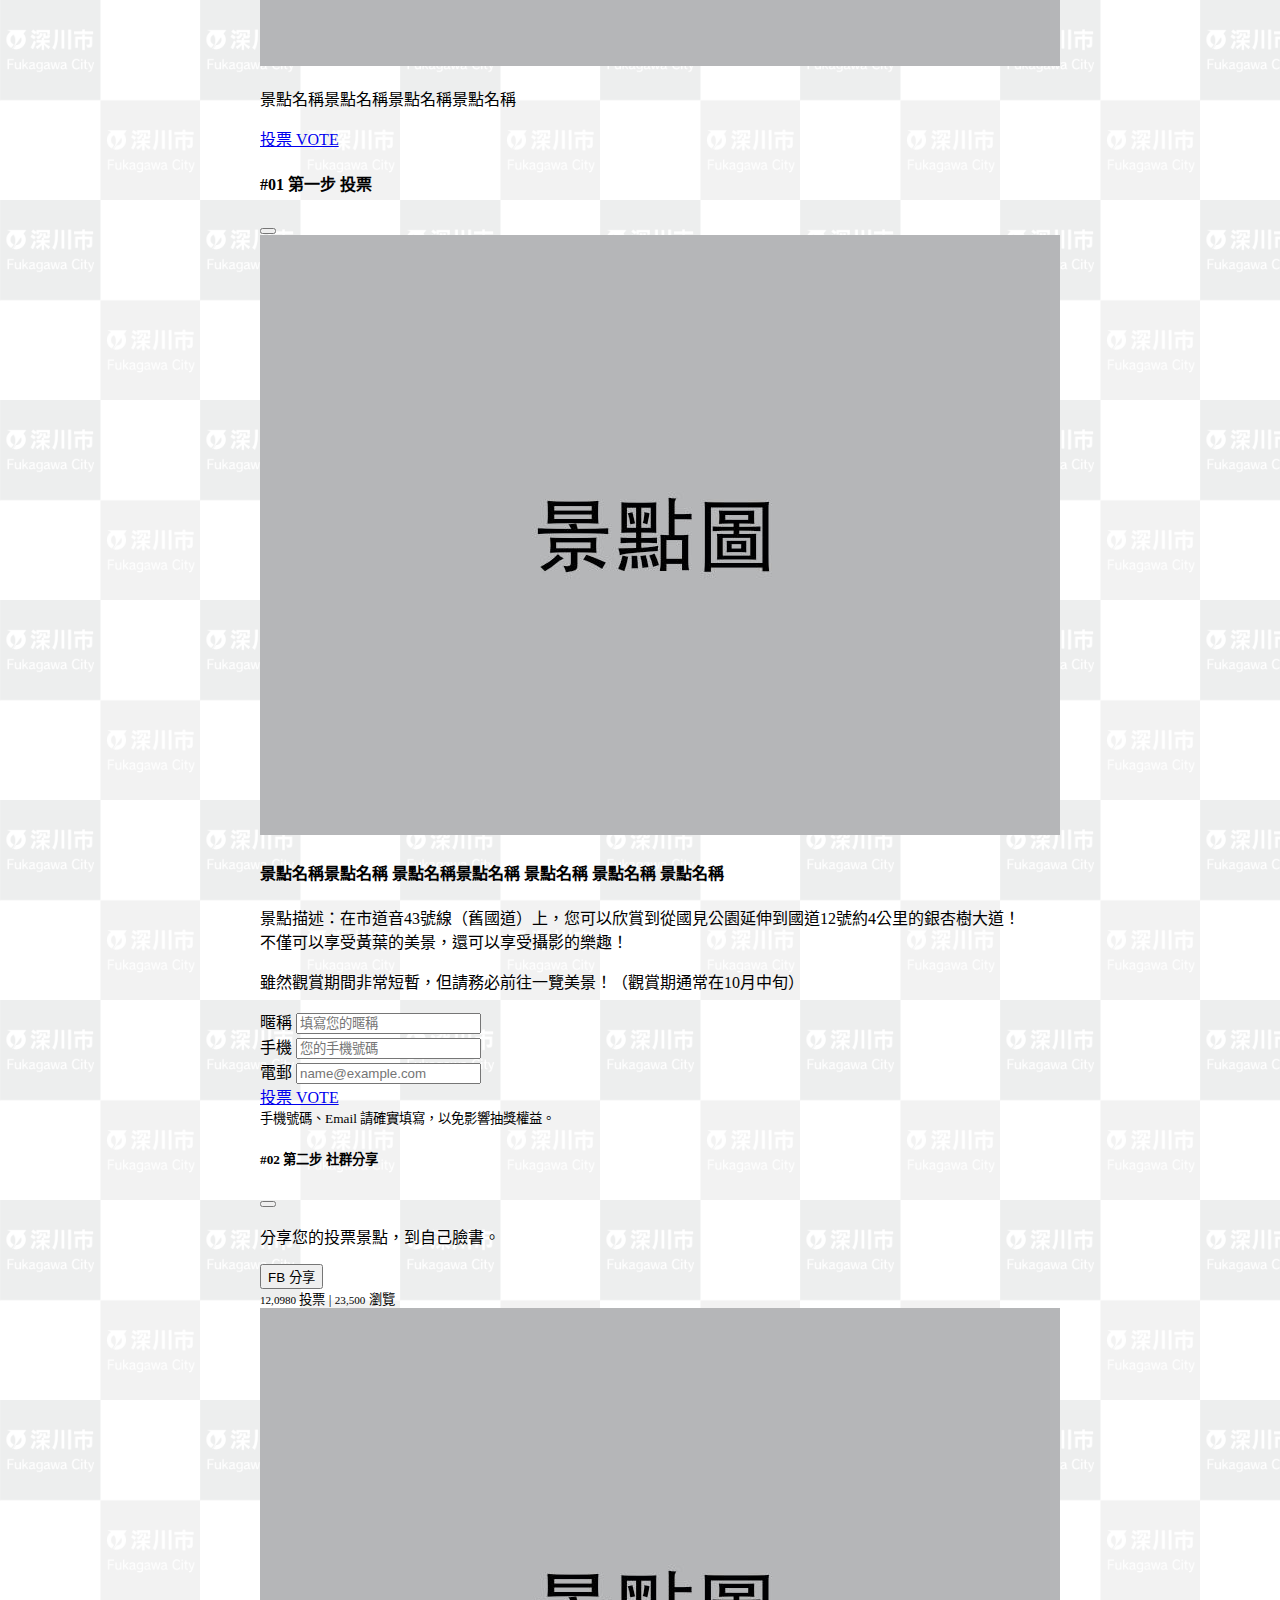
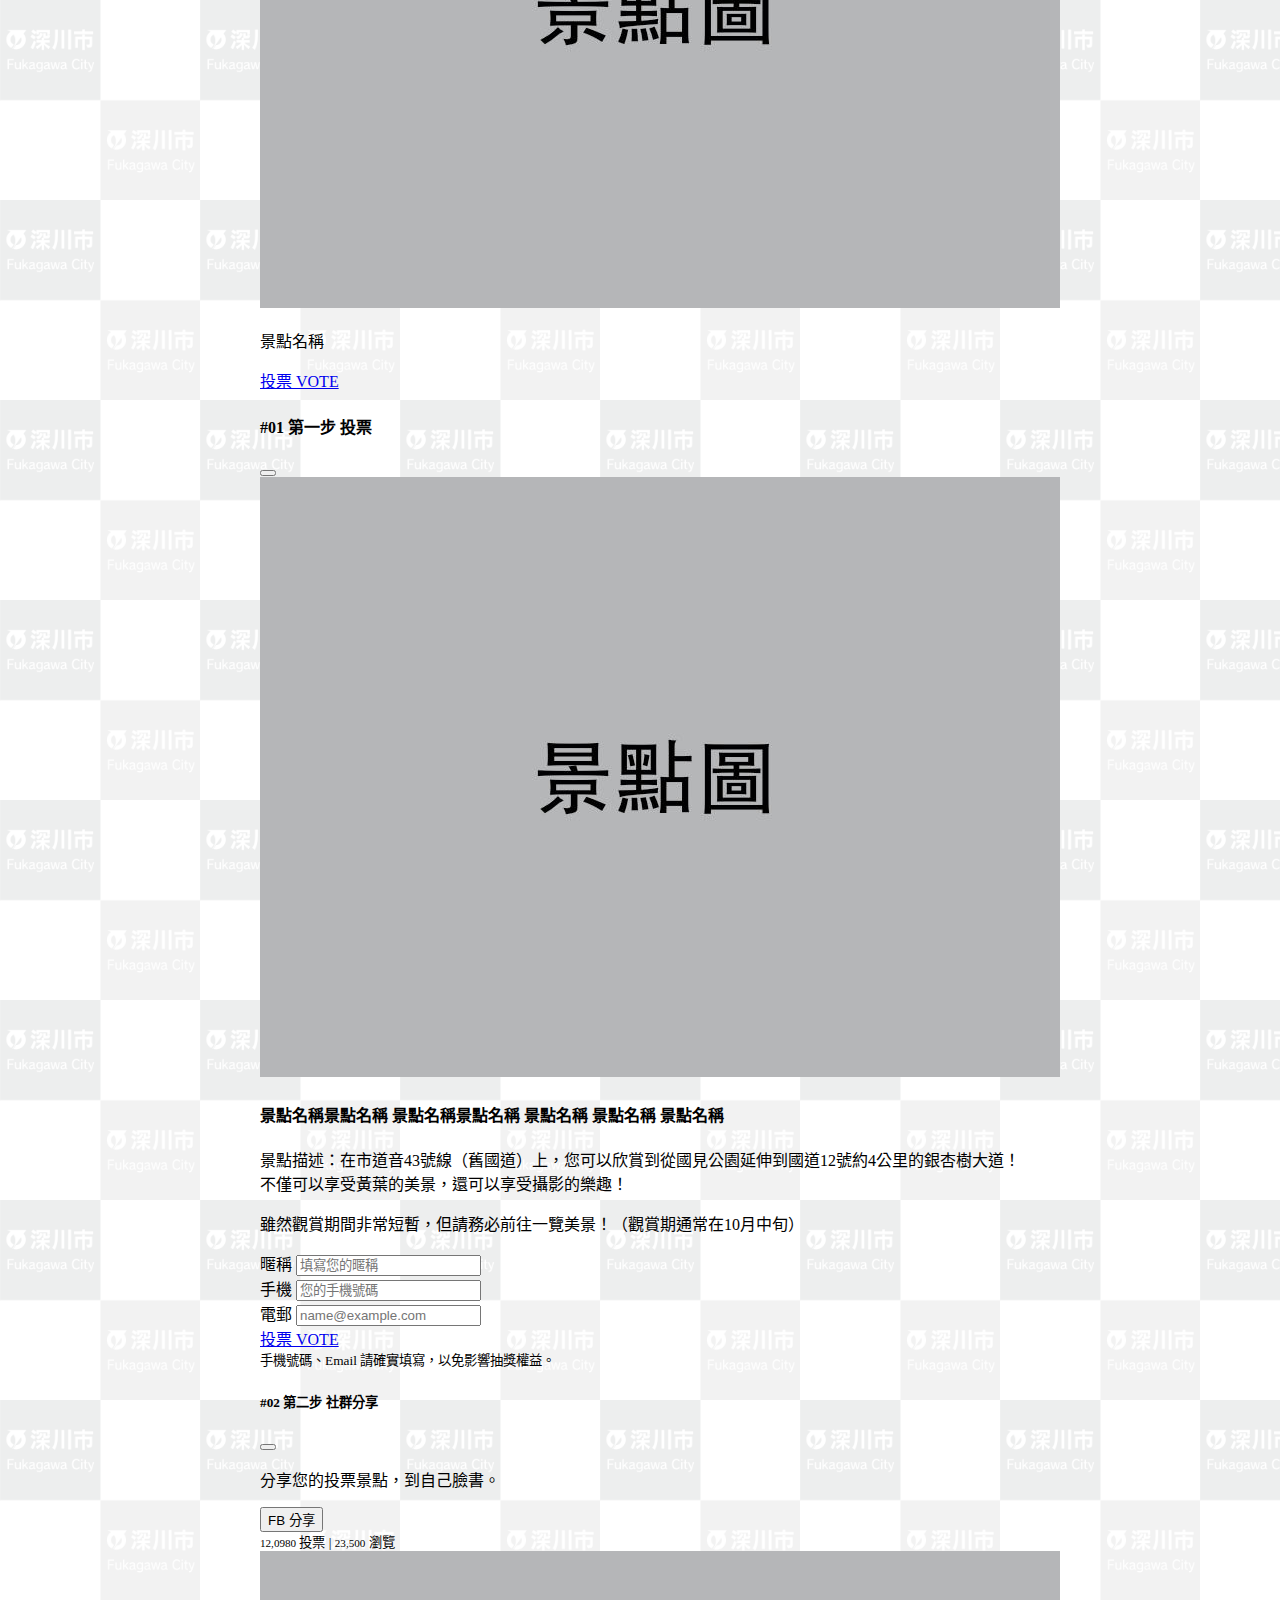
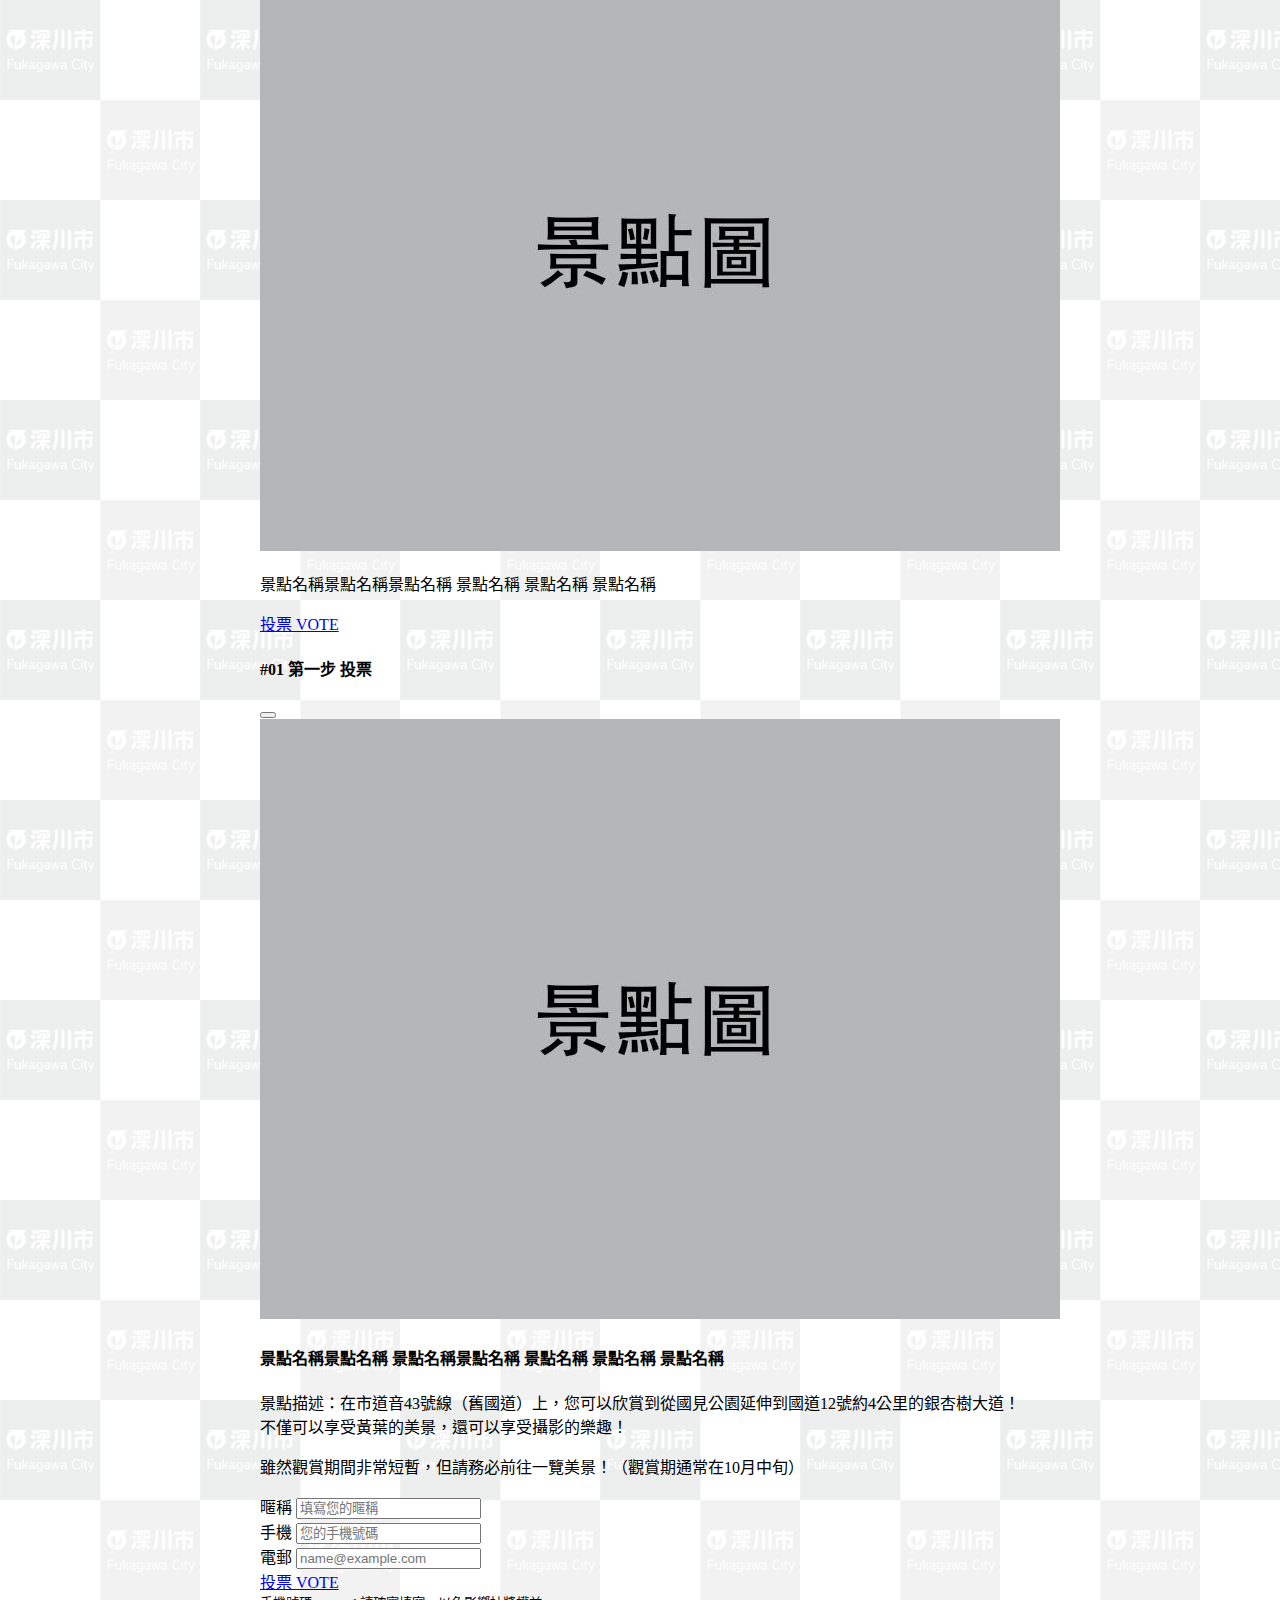
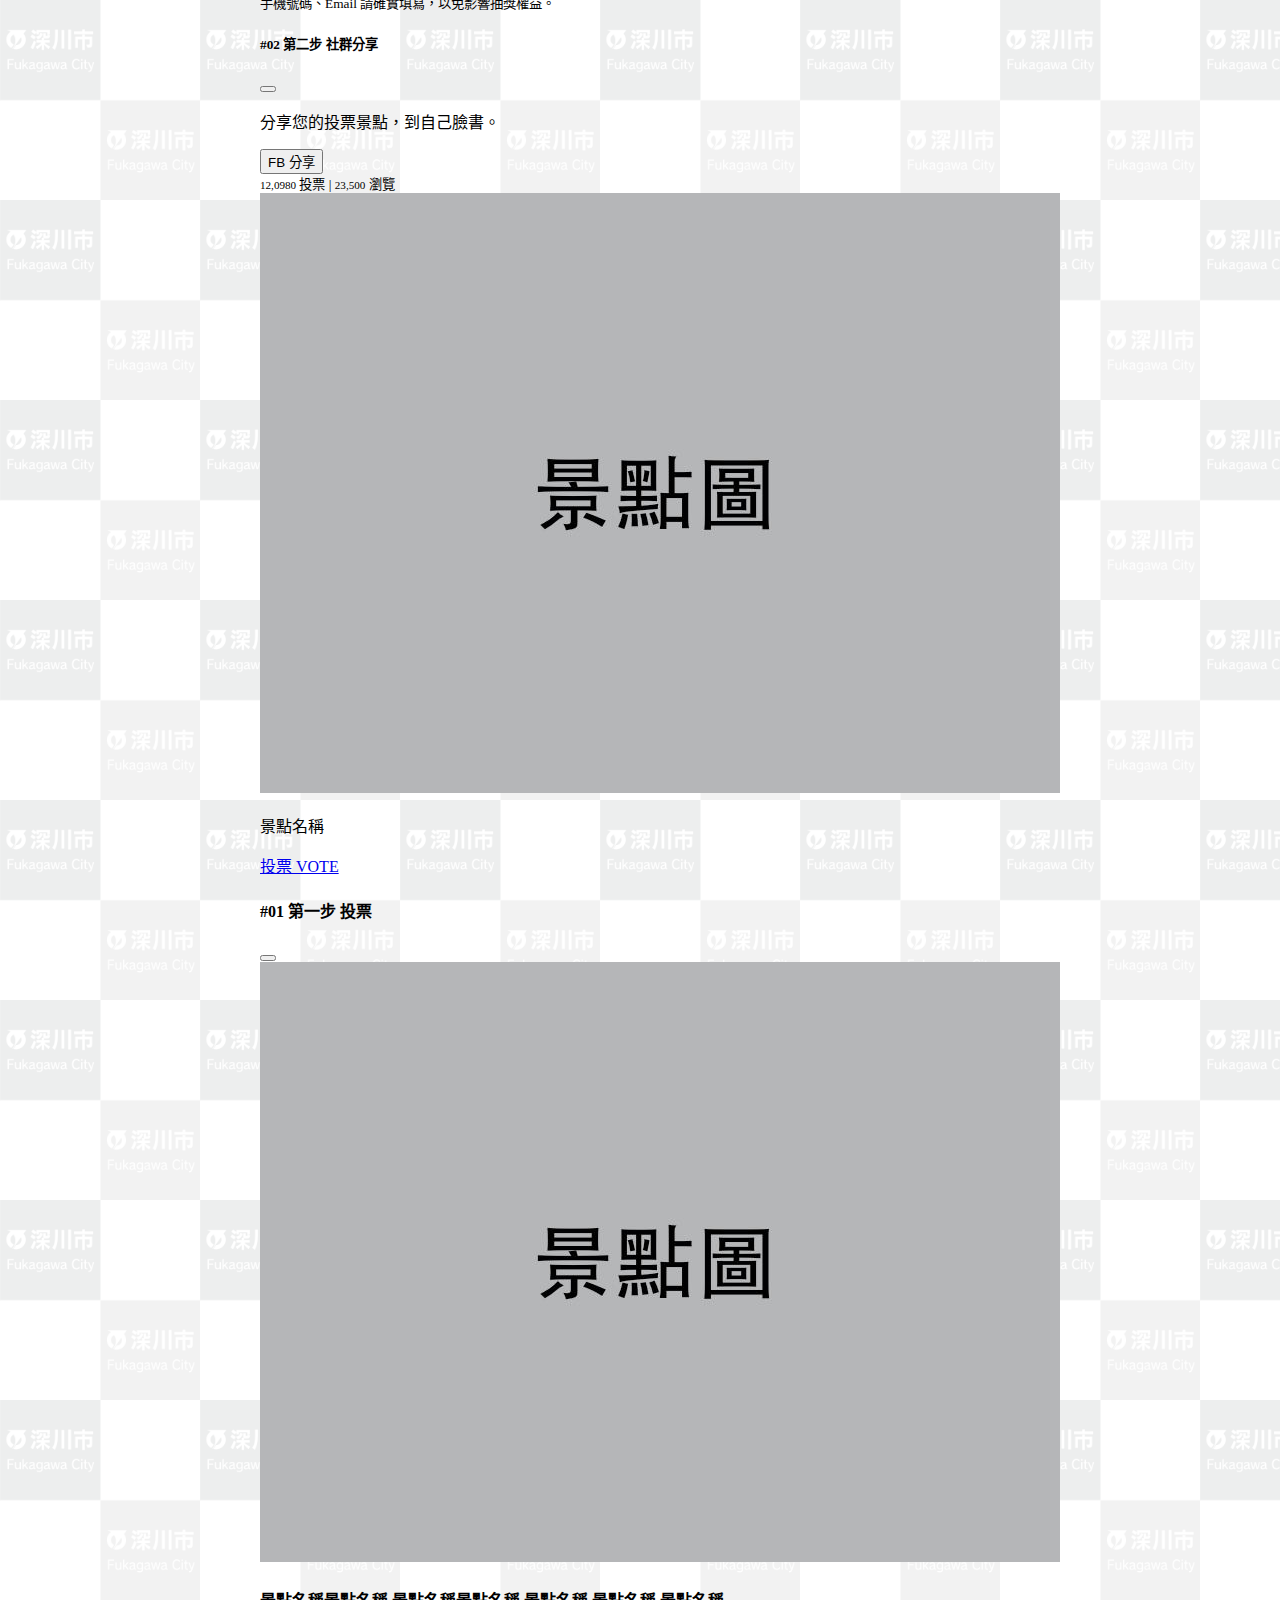
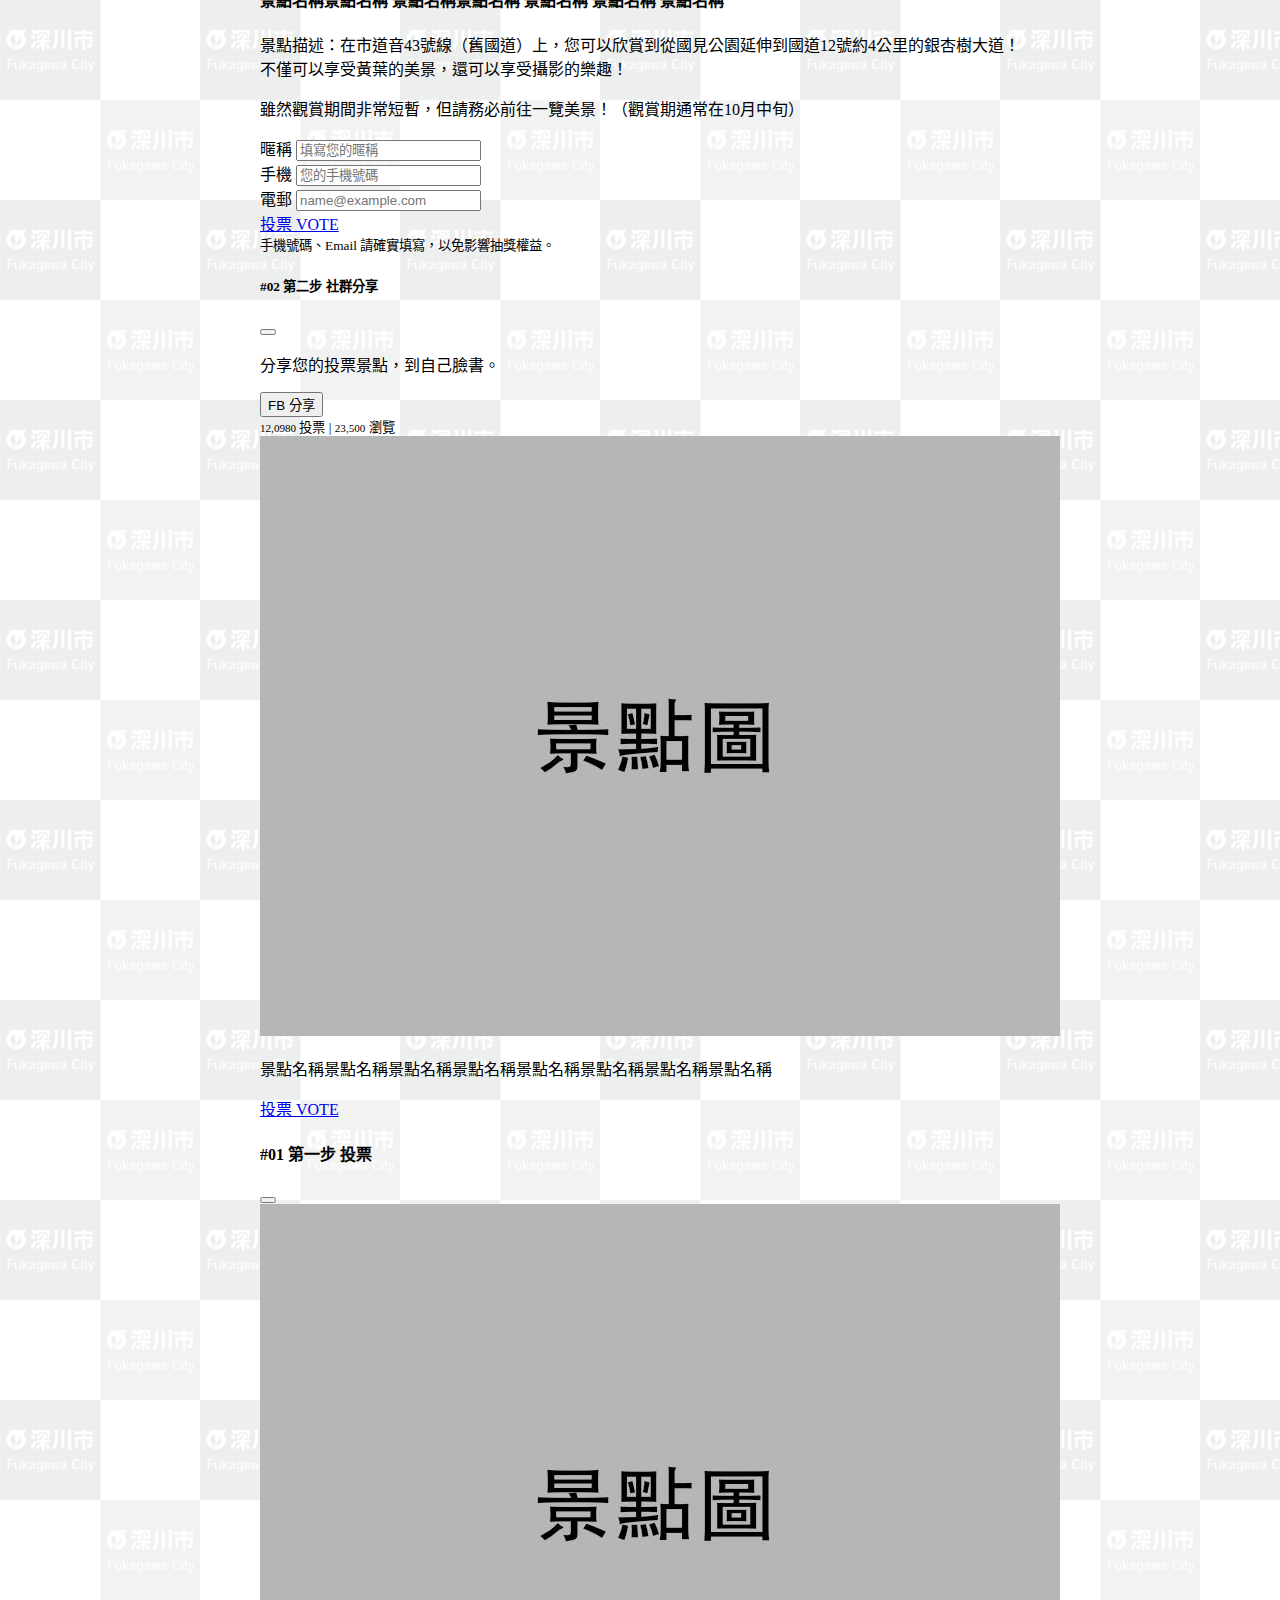
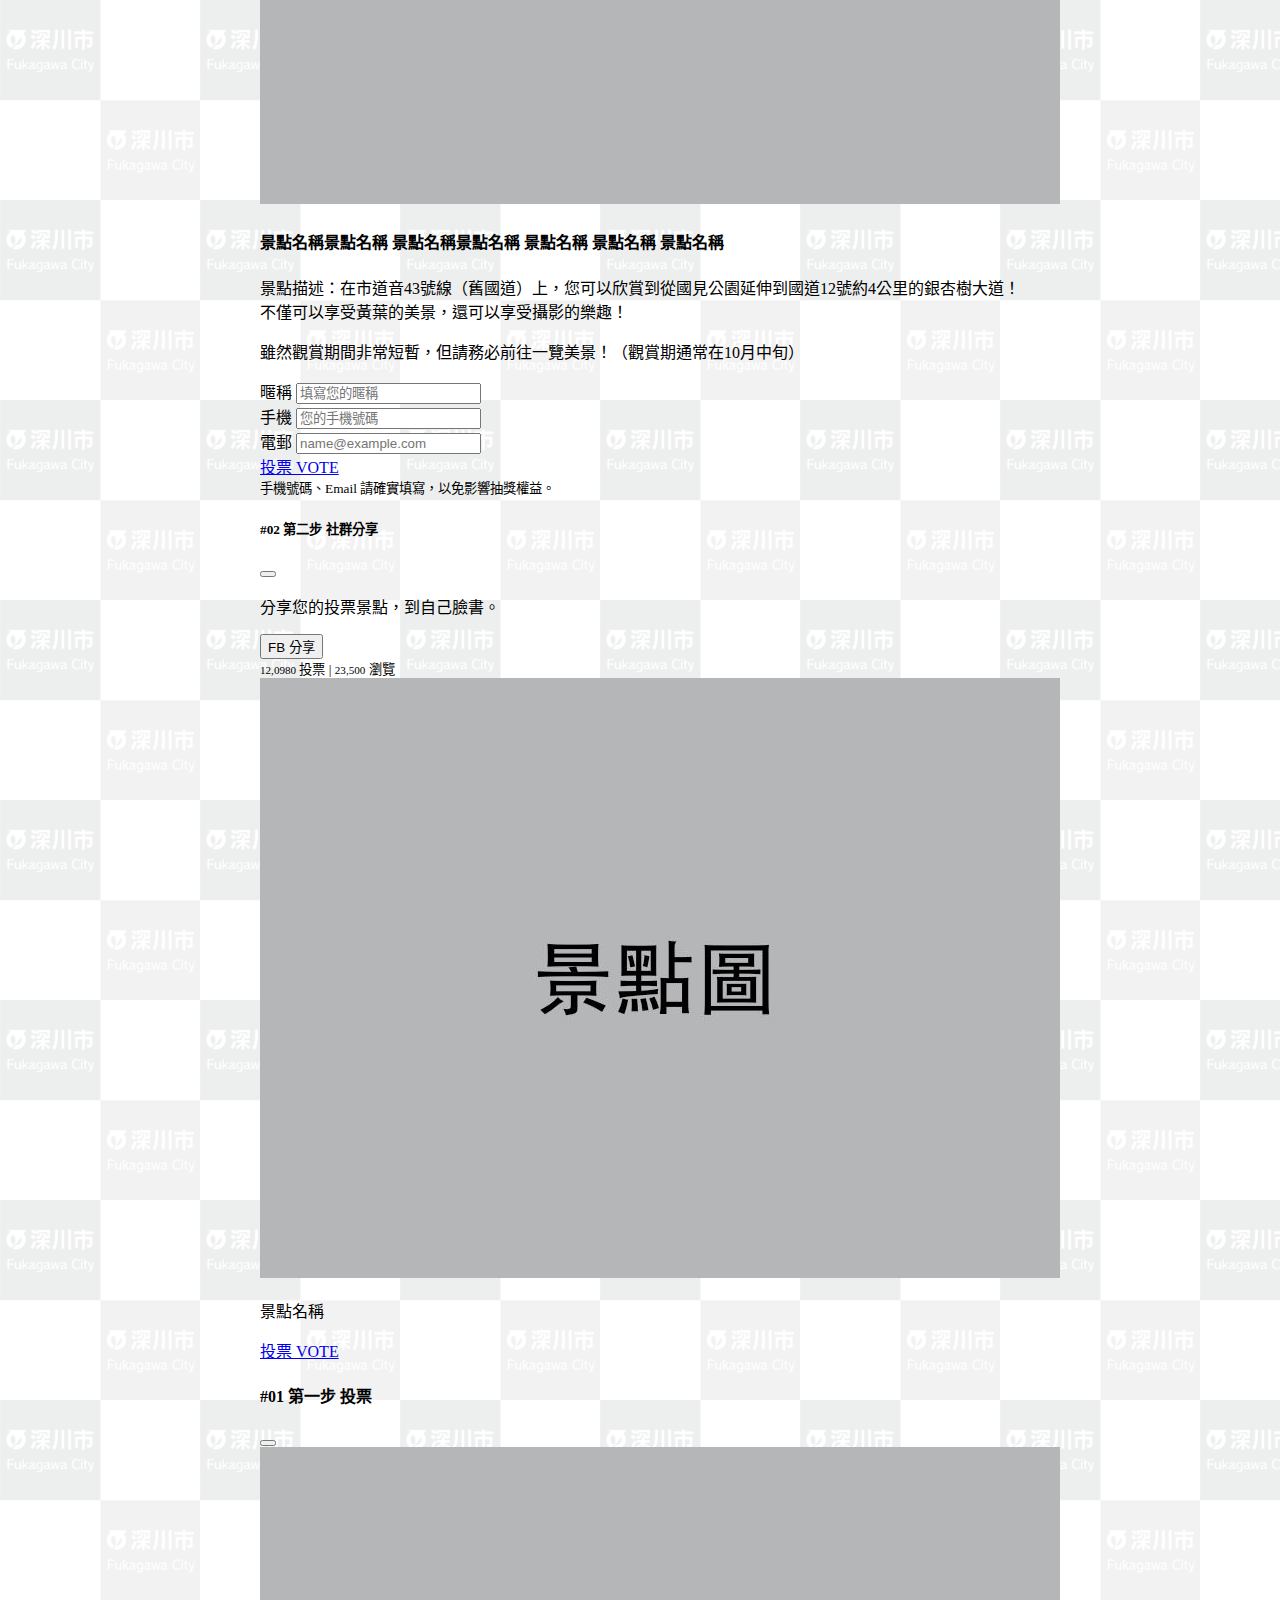
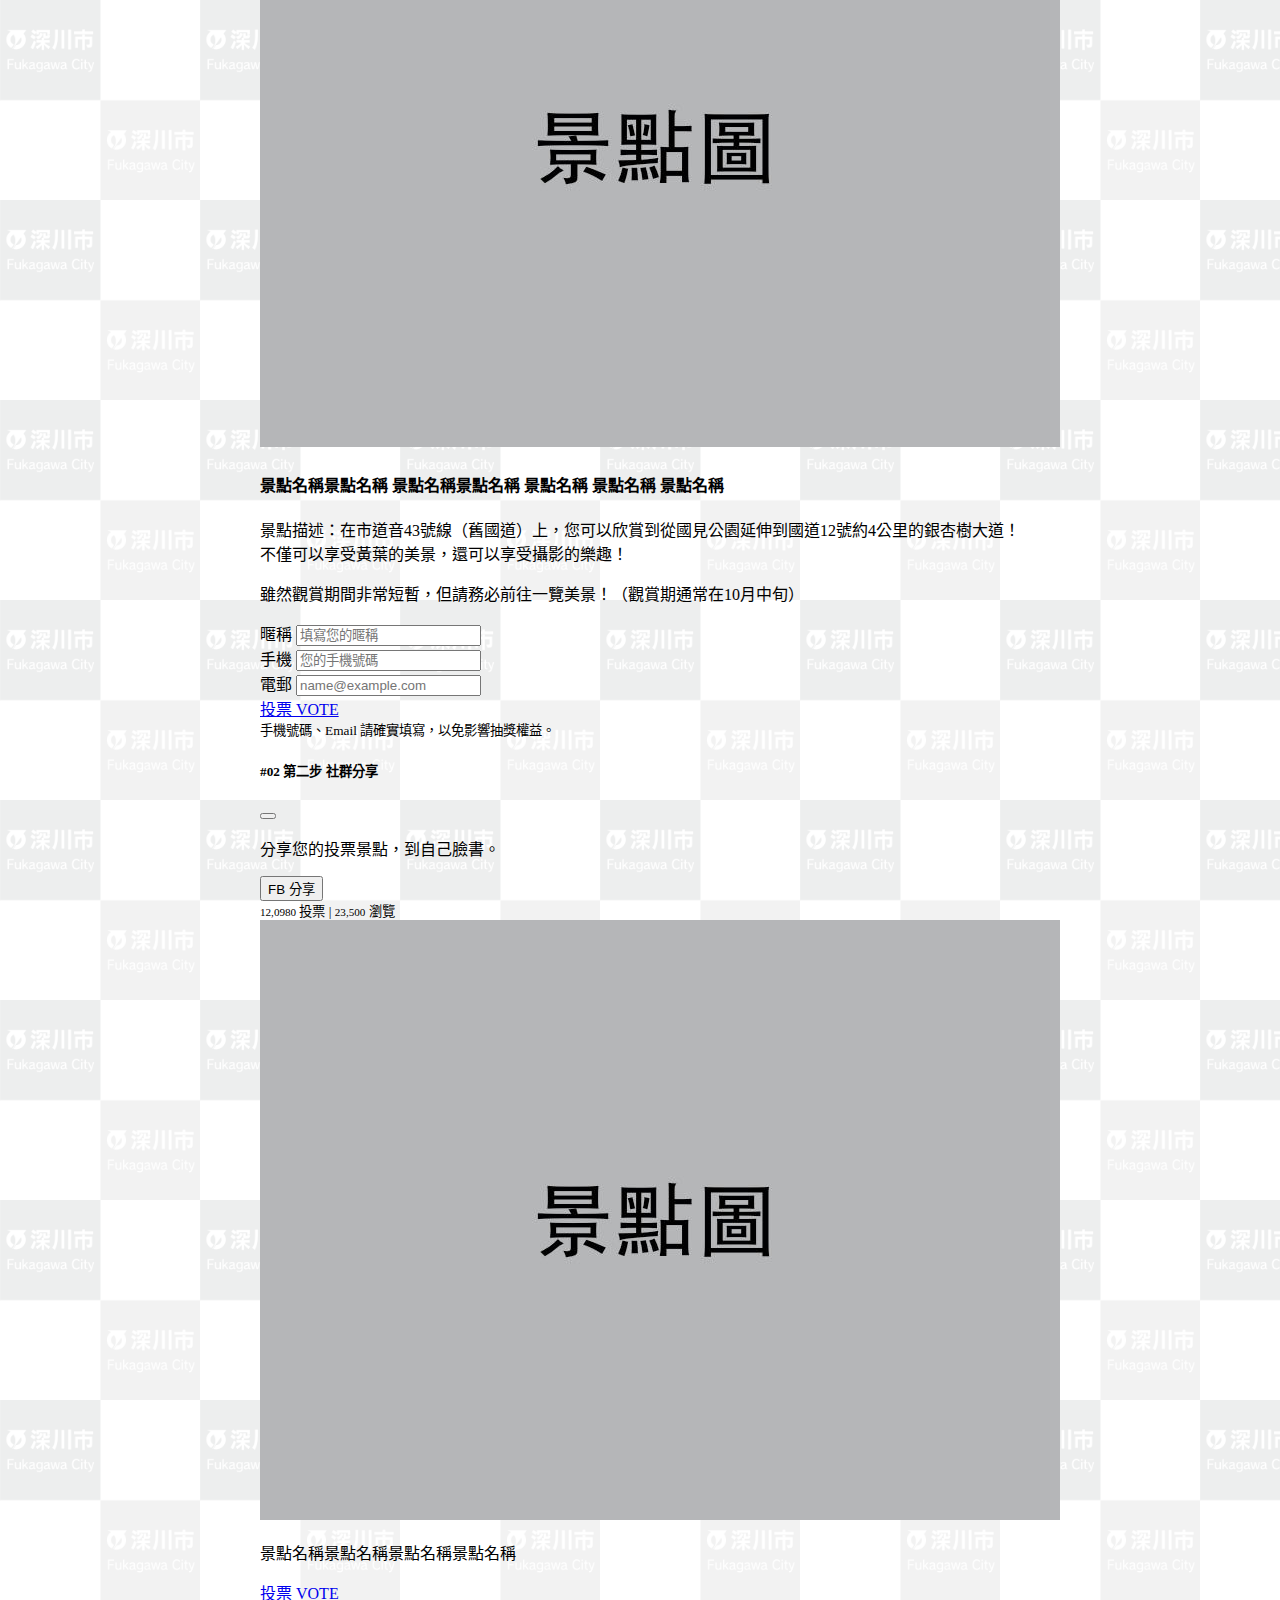
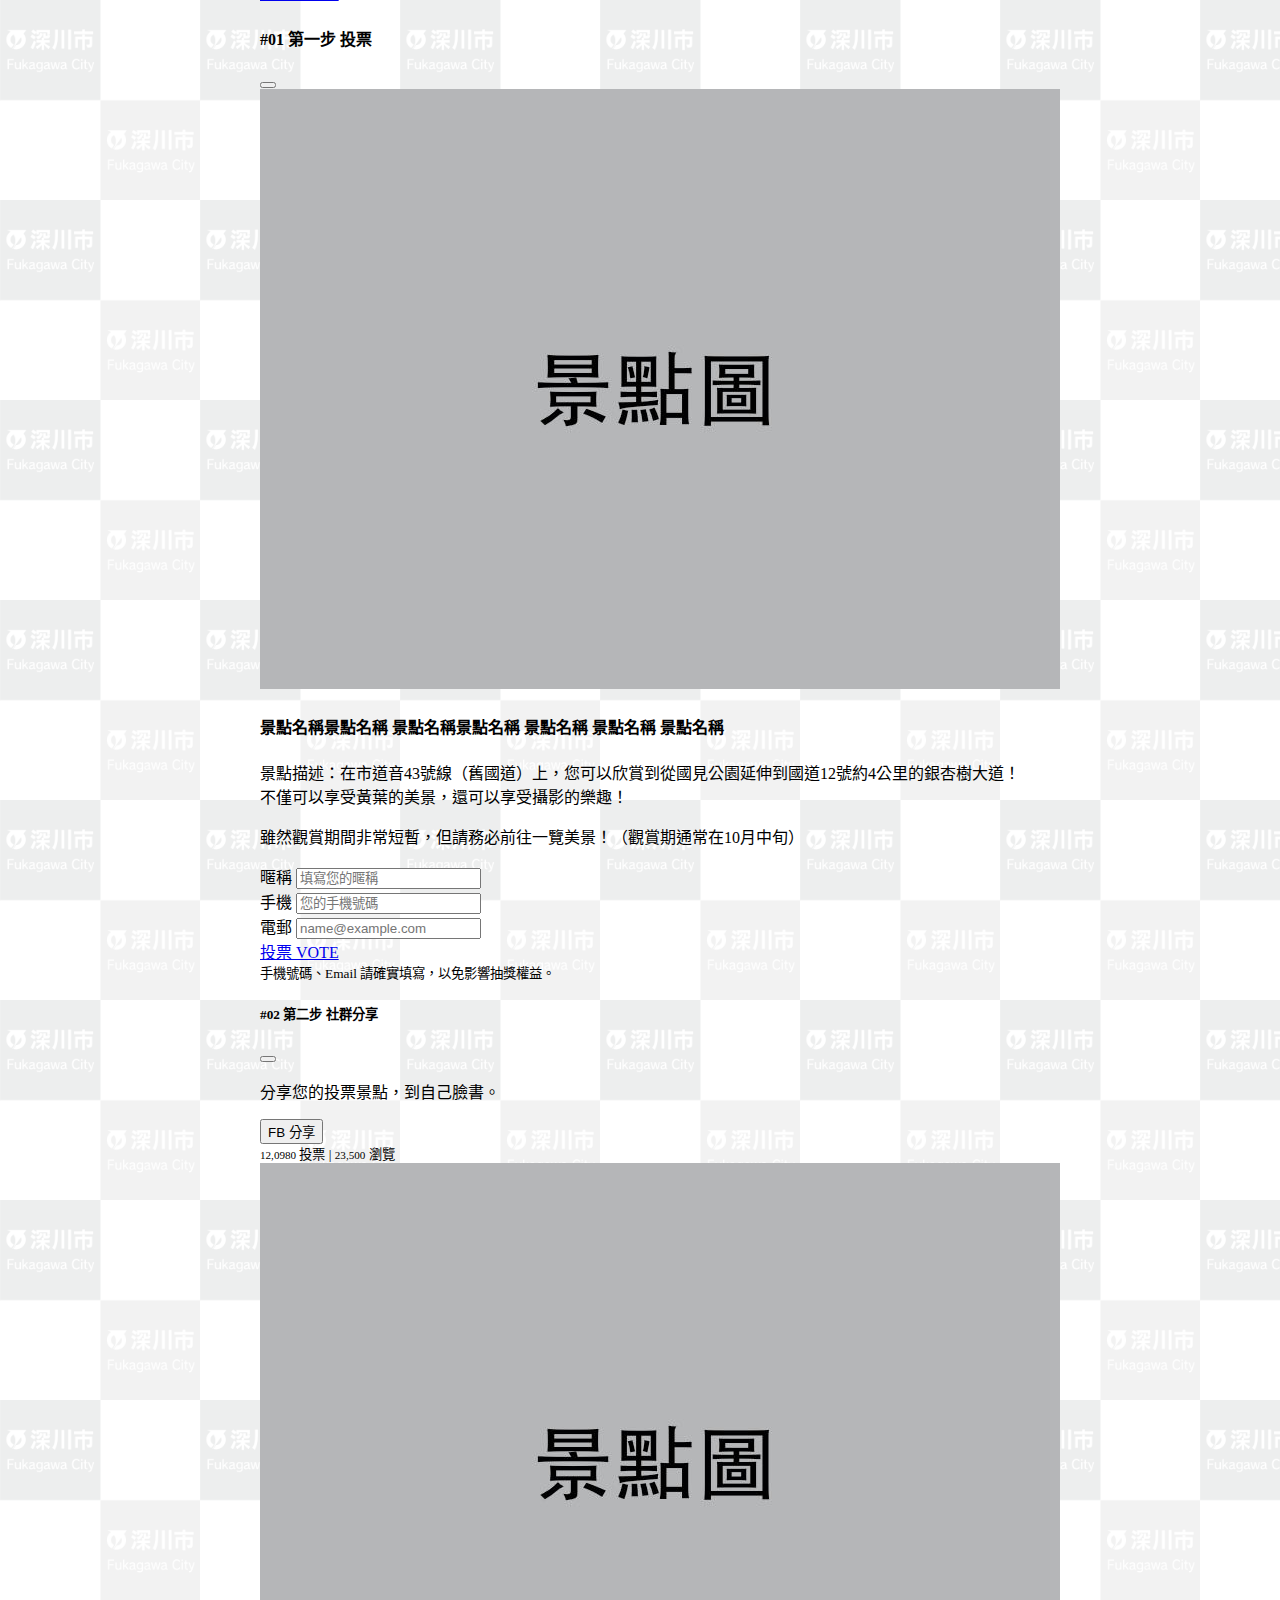
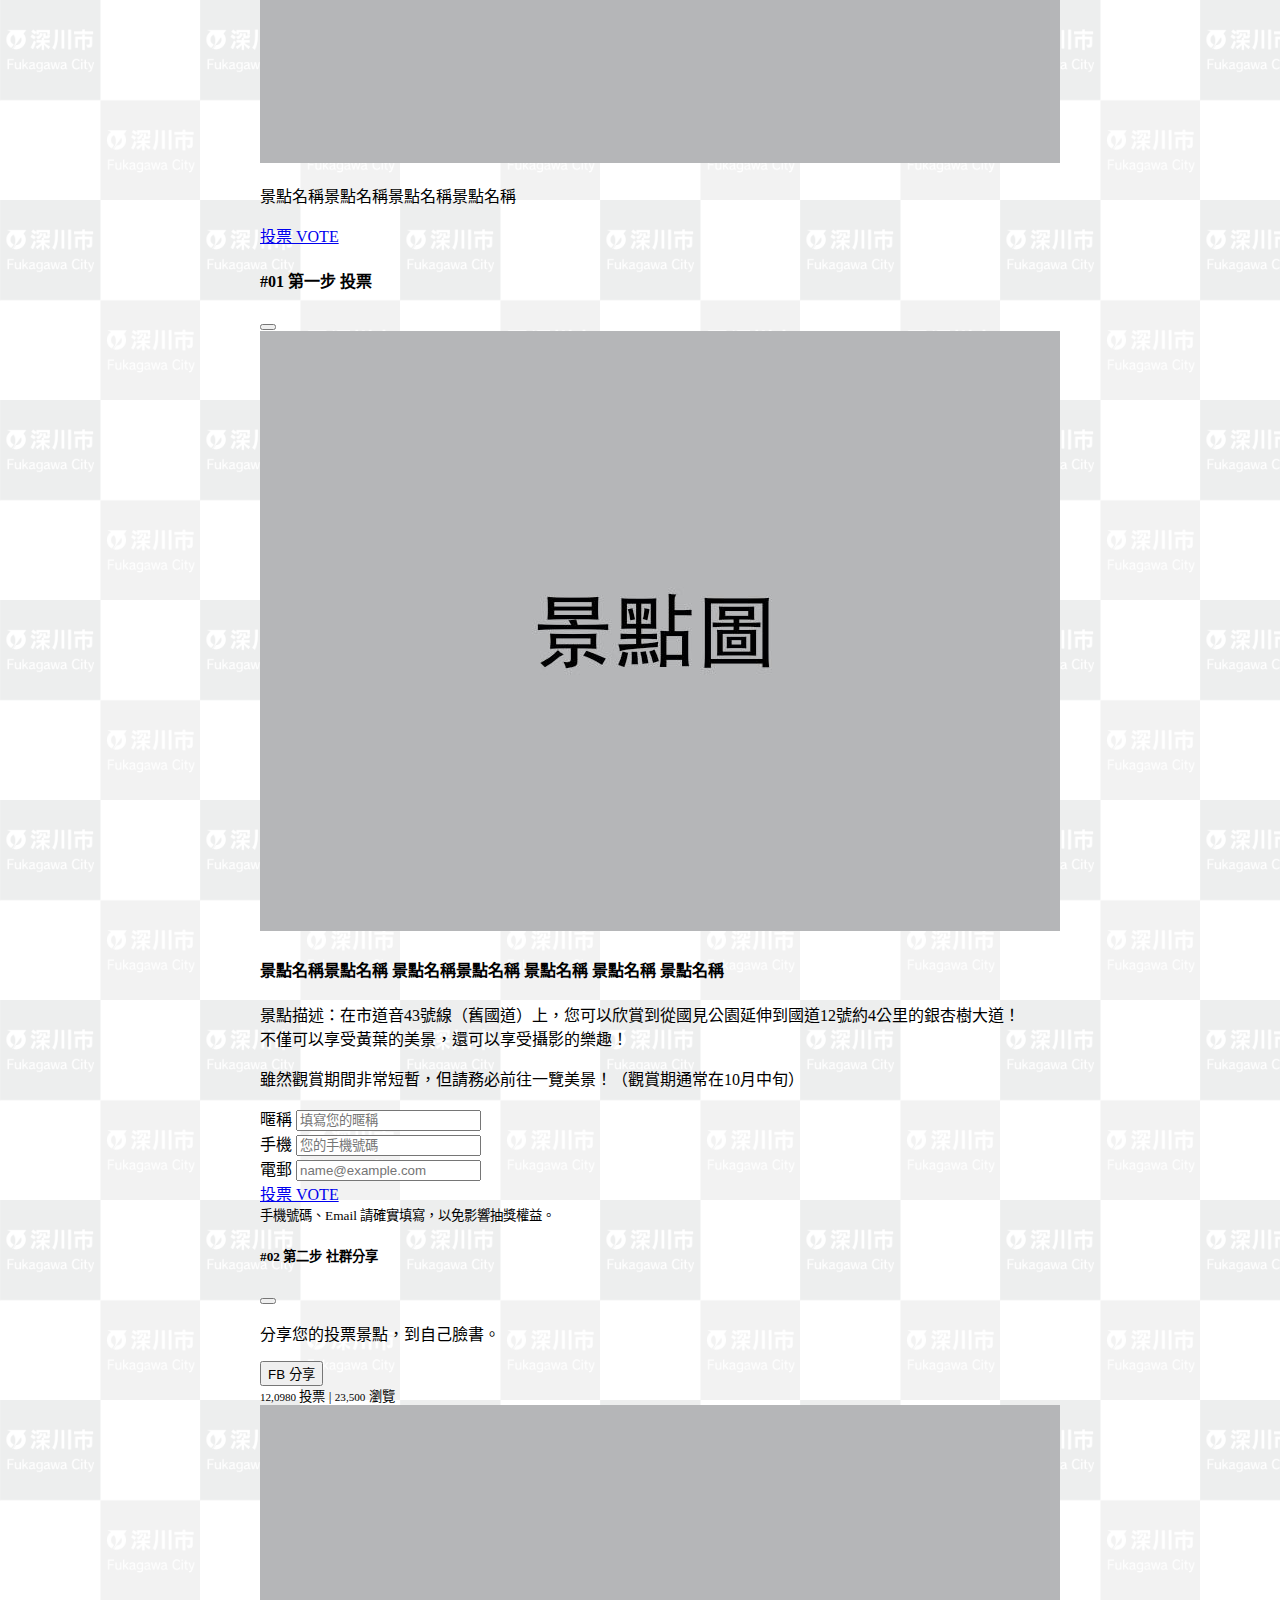
==== commit 90962180: "sencend" ====
--- a/index.html
+++ b/index.html
@@ -2,25 +2,27 @@
 <html lang="zh-TW">
 <head>
   <meta charset="utf-8" />
-  <title>網站設計、網站開發、應用程式、軟體設計、雲主機|Web APP、Web Design、Web Develop、Cloud Hosting|台灣|桃園</title>  
+  <title></title>  
   <meta name="viewport" content="width=device-width, initial-scale=1">
-  <meta content="webdev.taipei | 網站設計：前端、後端、雲端、資料端。我們是一群臺灣在地青年，熱愛網站。 秉持著認真、負責的態度，完成每次專案的設計，解決客戶的問題，滿足需求、完成任務。" name="description" />
+  <meta content="" name="description" />
   <meta content="webdev.taipei" name="James Lai" />
-  <meta property="og:title" content="網站設計、網站開發、軟體設計、Python、Django、Cloud Hosting、WEB APP、雲主機、台灣-桃園" />
-  <meta property="og:image" content="https://oyster-app-2-giw9b.ondigitalocean.app/images/webdev-taipei-social-img-1200-tw.jpg" />
-  <meta property="og:description" content="桃園專業的 Python/Django/Cloud Hosting 服務團隊，軟體設計、網站開發、應用程式、IOT物聯網，經驗豐富、技術成熟、提供解決方案，是您的最佳服務夥伴。" />
-  <meta property="og:url" content="https://webdev.taipei" />
+  <meta property="og:title" content="" />
+  <meta property="og:image" content="https://webdev.taipei/fukagawavote/images/fukagawa-social-image.jpg" />
+  <meta property="og:description" content="" />
+  <meta property="og:url" content="https://webdev.taipei/fukagawavote/" />
   <meta property="og:image:width" content="1200" />
   <meta property="og:image:height" content="627" />
   <!-- TYPE BELOW IS PROBABLY: 'website' or 'article' or look on https://ogp.me/#types -->
   <meta property="og:type" content="website" />
   <!-- App favicon -->
-  <link rel="shortcut icon" href="images/webdev-taipei-favicon.svg">
+  <link rel="shortcut icon" href="images/logo-w-favicon.svg">
   <meta name="theme-color" content="#000000">
-  <!-- third party css -->
-  <link href="css/bootstrap.css" rel="stylesheet" type="text/css" />
+  
+  <link href="https://cdn.jsdelivr.net/npm/bootstrap@5.3.1/dist/css/bootstrap.min.css" rel="stylesheet" integrity="sha384-4bw+/aepP/YC94hEpVNVgiZdgIC5+VKNBQNGCHeKRQN+PtmoHDEXuppvnDJzQIu9" crossorigin="anonymous">
+
   <!-- third party css end -->
   <link href="css/custome.css" rel="stylesheet" type="text/css" />
+
   <!-- Google tag (gtag.js) -->
   <script async src="https://www.googletagmanager.com/gtag/js?id=329266982"></script>
   <script>
@@ -33,488 +35,1070 @@
 </head>
 
 <body class="">
-    <!-- Begin page -->
+    <!-- wrapper -->
     <div class="">
-        <div class="container-fluid bg-dark py-4">
-          <header class="container text-bg-dark bg-transparent">
-              <div class="row">
-                <div class="col">
-                  <a href="/" class="d-flex align-items-start text-decoration-none">
-                    <img src="images/webdev-taipei-logo.svg" width="60" alt="網站設計、開發、WEB APP、雲主機、台灣-新北市-板橋-桃園市" />
-                    <span class="fs-5 text-light ps-2">webdev.taipei</span>
-                  </a>
-                </div>
-                <div class="col text-end">
-                  <a href="#contact" class="text-light">Contact 聯絡</a>
+        <!-- Top Menu -->
+        <div class="container-fluid  pt-2 mt-5">
+          <header class="container p-1">
+              <div class="row p-0">
+                <div class="col p-0">
+                  <a href="#contact" class="text-light text-decoration-none top-menu text-center">關於</a>
+                  <a href="#contact" class="text-light text-decoration-none top-menu text-center">作品投票</a>
+                  <a href="#contact" class="text-light text-decoration-none top-menu text-center">活動辦法</a>
+                  <a href="#contact" class="text-light text-decoration-none top-menu text-center">注意事項</a>
                 </div>
               </div>
           </header>
         </div>
-    
+        <!-- Banner -->
         <div class="container-fluid p-0 ">
-          <div class="head-bk py-5">
-            <div class="py-5 h-100 head-img rounded-3 text-bg-dark bg-transparent mb-3 align-items-center" >         
+            <div class="h-100 head-img rounded-3 mb-3 align-items-center" >         
               <div class="col-md-12 text-center">
-                <div style="height:130px ;"></div>
-                <img src="images/webdev-taipei-logo.svg" width="310" />
-                <h1 class="display-3 fw-light mt-5">WEB DEV</h1>
-                <p class="fs-5 fw-lighter pb-3">前端、後端、雲端、資料端<br />只要您有想法，我們就有辦法!</p>
-                <a class="btn btn-primary btn-lg" href="#02" type="">服務項目</a>
-                <a class="btn btn-purple btn-lg" href="#contact" type="">聯絡我們</a>
+                <img src="images/banner.jpg"  class="img-fluid" />
+              </div>
+            </div>
+        </div>
+
+        <div class=" border border-4 bg-white wrapbody" >
+          <!-- Intro -->
+          <div class="border border-2 bg-white m-3" >
+            <div class="row p-3">
+              <div class="col">
+                  <img src="images/intro-banner.jpg"  class="img-fluid" />
+                  <p class="pt-2">深川市位於北海道內陸地區，日夜溫差大，是一個會讓蘋果含有豐富的甜味和酸味的產地。</p>
+                  <p class="">深川市位於北海道內陸地區，日夜溫差大，是一個會讓蘋果含有豐富的甜味和酸味的產地。深川市位於北海道內陸地區，日夜溫差大，是一個會讓蘋果含有豐富的甜味和酸味的產地。</p>
+                  <p class="">深川市位於北海道內陸地區，日夜溫差大，是一個會讓蘋果含有豐富的甜味和酸味的產地。</p>
+      
+              </div>
+            </div>
+          </div>
+
+          <!-- 投票 vote -->
+          <div class="mt-5 mb-5">
+            <div class="row">
+              <div class="col">
+                  <img src="images/Title-旅遊投票.png"  class="img-fluid" />
+                  <!-- vote-box START-->
+                  <div class="vote-box">
+                    <div class="border border-2 bg-white p-3">
+                      <!-- 景點 container STAET-->
+                      <div class="container py-2">
+                        <!-- row -->
+                        <div class="row row-cols-1 row-cols-sm-1 row-cols-md-3 g-3">
+                          <!-- col -->
+                          <div class="col p-2 d-flex align-items-stretch">
+                            <!-- card -->
+                            <div class="card shadow-sm">
+                              <!--景點圖 -->
+                              <img src="images/viewpoint.jpg"  class="img-fluid" />
+                              <!-- 投票內容 -->
+                              <div class="card-body">
+                                <!-- 景點名稱 -->
+                                <p class="card-title text-primary">景點名稱景點名稱景點名稱景點名稱</p>
+                              </div>
+                              <div class="card-footer bg-white border-0">
+                                <div class="d-flex align-items-center">
+                                  <div class="d-grid gap-2 col-12 mx-auto mb-3">
+                                    <!-- Button to Open the Modal -->
+                                    <a class="btn btn-danger" data-bs-toggle="modal" href="#myModal1" role="button">投票 VOTE</a>
+                                    
+                                    <!-- Modal 1-->
+                                    <div class="modal fade" id="myModal1" data-bs-backdrop="static" data-bs-keyboard="false" tabindex="-1" aria-labelledby="staticBackdropLabel" aria-hidden="true">
+                                      <div class="modal-dialog modal-dialog-centered">
+                                        <!-- Modal content-->
+                                        <div class="modal-content">
+                                          <div class="modal-header">
+                                            <h4 class="modal-title">#01 第一步 投票</h4>
+                                            <button type="button" class="btn-close" data-bs-dismiss="modal" aria-label="Close"></button>
+                                          </div>
+                                          <div class="modal-body p-3">
+                                            <!--景點圖 -->
+                                            <img src="images/viewpoint.jpg"  class="img-fluid p-3" />
+                                            <div class="px-3">
+                                              <!--景點描述 -->
+                                              <h4 class="text-primary">景點名稱景點名稱 景點名稱景點名稱 景點名稱 景點名稱 景點名稱</h4>
+                                              <p>景點描述：在市道音43號線（舊國道）上，您可以欣賞到從國見公園延伸到國道12號約4公里的銀杏樹大道！不僅可以享受黃葉的美景，還可以享受攝影的樂趣！</p>
+                                              <p>雖然觀賞期間非常短暫，但請務必前往一覽美景！（觀賞期通常在10月中旬）</p>
+                                            </div>
+                                            
+                                            <div class="p-2 input-group">
+                                              <span class="input-group-text ">暱稱</span>
+                                              <input type="email" class="form-control form-control-lg" id="exampleFormControlInput1" placeholder="填寫您的暱稱">
+                                            </div>
+                                            <div class="p-2">
+                                              <div class="input-group">
+                                                <span class="input-group-text">手機</span>
+                                                <input type="email" class="form-control form-control-lg" id="exampleFormControlInput2" placeholder="您的手機號碼">
+                                              </div>
+                                              
+                                            </div>
+                                            <div class="p-2">
+                                              <div class="input-group">
+                                                <span class="input-group-text">電郵</span>
+                                                <input type="email" class="form-control form-control-lg" id="exampleFormControlInput3" placeholder="name@example.com">
+                                              </div>
+                                            </div>
+                                            <div class="d-grid gap-2 col-6 mx-auto py-5">
+                                              <a class="btn btn-danger btn-lg" data-bs-toggle="modal" href="#myModal2" role="button">投票 VOTE</a>
+                                            </div>
+                                            
+                                          </div>
+                                          <div class="modal-footer mx-auto pb-5 mb-5">
+                                            <small>手機號碼、Email 請確實填寫，以免影響抽獎權益。</small>
+                                            
+                                          </div>
+                                        </div>
+                                      </div>
+                                    </div>
+
+                                    <!-- Modal 2-->
+                                    <div class="modal fade" id="myModal2" data-bs-backdrop="static" data-bs-keyboard="false" tabindex="-1" aria-labelledby="staticBackdropLabel2" aria-hidden="true">
+                                      <div class="modal-dialog modal-dialog-centered">
+                                        <div class="modal-content">
+                                          <div class="modal-header">
+                                            <h5 class="modal-title" id="exampleModalToggleLabel2">#02 第二步 社群分享</h5>
+                                            <button type="button" class="btn-close" data-bs-dismiss="modal" aria-label="Close"></button>
+                                          </div>
+                                          <div class="modal-body pb-5 text-center">
+                                            <p>分享您的投票景點，到自己臉書。</p>
+                                            <div class="d-grid gap-2 col-6 mx-auto">
+                                              <button class="btn btn-primary btn-lg" type="button">FB 分享</button>
+                                            </div>
+                                          </div>
+                                          
+                                        </div>
+                                      </div>
+                                    </div>
+
+                                  </div>
+                                </div>
+                                <!--START 投票計次 -->
+                                <small class="text-muted">
+                                  <small>12,0980</small> 投票 | 
+                                  <small>23,500</small> 瀏覽
+                                </small>
+                                <!--END 投票計次 -->
+                              </div>
+                            </div>
+                          </div>
+                          <!-- col -->
+                          <div class="col p-2 d-flex align-items-stretch">
+                            <!-- card -->
+                            <div class="card shadow-sm">
+                              <!--景點圖 -->
+                              <img src="images/viewpoint.jpg"  class="img-fluid" />
+                              <!-- 投票內容 -->
+                              <div class="card-body">
+                                <!-- 景點名稱 -->
+                                <p class="card-title text-primary">景點名稱</p>
+                              </div>
+                              <div class="card-footer bg-white border-0">
+                                <div class="d-flex align-items-center">
+                                  <div class="d-grid gap-2 col-12 mx-auto mb-3">
+                                    <!-- Button to Open the Modal -->
+                                    <a class="btn btn-danger" data-bs-toggle="modal" href="#myModal1" role="button">投票 VOTE</a>
+                                    
+                                    <!-- Modal 1-->
+                                    <div class="modal fade" id="myModal1" data-bs-backdrop="static" data-bs-keyboard="false" tabindex="-1" aria-labelledby="staticBackdropLabel" aria-hidden="true">
+                                      <div class="modal-dialog modal-dialog-centered">
+                                        <!-- Modal content-->
+                                        <div class="modal-content">
+                                          <div class="modal-header">
+                                            <h4 class="modal-title">#01 第一步 投票</h4>
+                                            <button type="button" class="btn-close" data-bs-dismiss="modal" aria-label="Close"></button>
+                                          </div>
+                                          <div class="modal-body p-3">
+                                            <!--景點圖 -->
+                                            <img src="images/viewpoint.jpg"  class="img-fluid p-3" />
+                                            <div class="px-3">
+                                              <!--景點描述 -->
+                                              <h4 class="text-primary">景點名稱景點名稱 景點名稱景點名稱 景點名稱 景點名稱 景點名稱</h4>
+                                              <p>景點描述：在市道音43號線（舊國道）上，您可以欣賞到從國見公園延伸到國道12號約4公里的銀杏樹大道！不僅可以享受黃葉的美景，還可以享受攝影的樂趣！</p>
+                                              <p>雖然觀賞期間非常短暫，但請務必前往一覽美景！（觀賞期通常在10月中旬）</p>
+                                            </div>
+                                            
+                                            <div class="p-2 input-group">
+                                              <span class="input-group-text ">暱稱</span>
+                                              <input type="email" class="form-control form-control-lg" id="exampleFormControlInput1" placeholder="填寫您的暱稱">
+                                            </div>
+                                            <div class="p-2">
+                                              <div class="input-group">
+                                                <span class="input-group-text">手機</span>
+                                                <input type="email" class="form-control form-control-lg" id="exampleFormControlInput2" placeholder="您的手機號碼">
+                                              </div>
+                                              
+                                            </div>
+                                            <div class="p-2">
+                                              <div class="input-group">
+                                                <span class="input-group-text">電郵</span>
+                                                <input type="email" class="form-control form-control-lg" id="exampleFormControlInput3" placeholder="name@example.com">
+                                              </div>
+                                            </div>
+                                            <div class="d-grid gap-2 col-6 mx-auto py-5">
+                                              <a class="btn btn-danger btn-lg" data-bs-toggle="modal" href="#myModal2" role="button">投票 VOTE</a>
+                                            </div>
+                                            
+                                          </div>
+                                          <div class="modal-footer mx-auto pb-5 mb-5">
+                                            <small>手機號碼、Email 請確實填寫，以免影響抽獎權益。</small>
+                                            
+                                          </div>
+                                        </div>
+                                      </div>
+                                    </div>
+
+                                    <!-- Modal 2-->
+                                    <div class="modal fade" id="myModal2" data-bs-backdrop="static" data-bs-keyboard="false" tabindex="-1" aria-labelledby="staticBackdropLabel2" aria-hidden="true">
+                                      <div class="modal-dialog modal-dialog-centered">
+                                        <div class="modal-content">
+                                          <div class="modal-header">
+                                            <h5 class="modal-title" id="exampleModalToggleLabel2">#02 第二步 社群分享</h5>
+                                            <button type="button" class="btn-close" data-bs-dismiss="modal" aria-label="Close"></button>
+                                          </div>
+                                          <div class="modal-body pb-5 text-center">
+                                            <p>分享您的投票景點，到自己臉書。</p>
+                                            <div class="d-grid gap-2 col-6 mx-auto">
+                                              <button class="btn btn-primary btn-lg" type="button">FB 分享</button>
+                                            </div>
+                                          </div>
+                                          
+                                        </div>
+                                      </div>
+                                    </div>
+
+                                  </div>
+                                </div>
+                                <!--START 投票計次 -->
+                                <small class="text-muted">
+                                  <small>12,0980</small> 投票 | 
+                                  <small>23,500</small> 瀏覽
+                                </small>
+                                <!--END 投票計次 -->
+                              </div>
+                            </div>
+                          </div>
+                          <!-- col -->
+                          <div class="col p-2 d-flex align-items-stretch">
+                            <!-- card -->
+                            <div class="card shadow-sm">
+                              <!--景點圖 -->
+                              <img src="images/viewpoint.jpg"  class="img-fluid" />
+                              <!-- 投票內容 -->
+                              <div class="card-body">
+                                <!-- 景點名稱 -->
+                                <p class="card-title text-primary">景點名稱景點名稱景點名稱 景點名稱 景點名稱 景點名稱</p>
+                              </div>
+                              <div class="card-footer bg-white border-0">
+                                <div class="d-flex align-items-center">
+                                  <div class="d-grid gap-2 col-12 mx-auto mb-3">
+                                    <!-- Button to Open the Modal -->
+                                    <a class="btn btn-danger" data-bs-toggle="modal" href="#myModal1" role="button">投票 VOTE</a>
+                                    
+                                    <!-- Modal 1-->
+                                    <div class="modal fade" id="myModal1" data-bs-backdrop="static" data-bs-keyboard="false" tabindex="-1" aria-labelledby="staticBackdropLabel" aria-hidden="true">
+                                      <div class="modal-dialog modal-dialog-centered">
+                                        <!-- Modal content-->
+                                        <div class="modal-content">
+                                          <div class="modal-header">
+                                            <h4 class="modal-title">#01 第一步 投票</h4>
+                                            <button type="button" class="btn-close" data-bs-dismiss="modal" aria-label="Close"></button>
+                                          </div>
+                                          <div class="modal-body p-3">
+                                            <!--景點圖 -->
+                                            <img src="images/viewpoint.jpg"  class="img-fluid p-3" />
+                                            <div class="px-3">
+                                              <!--景點描述 -->
+                                              <h4 class="text-primary">景點名稱景點名稱 景點名稱景點名稱 景點名稱 景點名稱 景點名稱</h4>
+                                              <p>景點描述：在市道音43號線（舊國道）上，您可以欣賞到從國見公園延伸到國道12號約4公里的銀杏樹大道！不僅可以享受黃葉的美景，還可以享受攝影的樂趣！</p>
+                                              <p>雖然觀賞期間非常短暫，但請務必前往一覽美景！（觀賞期通常在10月中旬）</p>
+                                            </div>
+                                            
+                                            <div class="p-2 input-group">
+                                              <span class="input-group-text ">暱稱</span>
+                                              <input type="email" class="form-control form-control-lg" id="exampleFormControlInput1" placeholder="填寫您的暱稱">
+                                            </div>
+                                            <div class="p-2">
+                                              <div class="input-group">
+                                                <span class="input-group-text">手機</span>
+                                                <input type="email" class="form-control form-control-lg" id="exampleFormControlInput2" placeholder="您的手機號碼">
+                                              </div>
+                                              
+                                            </div>
+                                            <div class="p-2">
+                                              <div class="input-group">
+                                                <span class="input-group-text">電郵</span>
+                                                <input type="email" class="form-control form-control-lg" id="exampleFormControlInput3" placeholder="name@example.com">
+                                              </div>
+                                            </div>
+                                            <div class="d-grid gap-2 col-6 mx-auto py-5">
+                                              <a class="btn btn-danger btn-lg" data-bs-toggle="modal" href="#myModal2" role="button">投票 VOTE</a>
+                                            </div>
+                                            
+                                          </div>
+                                          <div class="modal-footer mx-auto pb-5 mb-5">
+                                            <small>手機號碼、Email 請確實填寫，以免影響抽獎權益。</small>
+                                            
+                                          </div>
+                                        </div>
+                                      </div>
+                                    </div>
+
+                                    <!-- Modal 2-->
+                                    <div class="modal fade" id="myModal2" data-bs-backdrop="static" data-bs-keyboard="false" tabindex="-1" aria-labelledby="staticBackdropLabel2" aria-hidden="true">
+                                      <div class="modal-dialog modal-dialog-centered">
+                                        <div class="modal-content">
+                                          <div class="modal-header">
+                                            <h5 class="modal-title" id="exampleModalToggleLabel2">#02 第二步 社群分享</h5>
+                                            <button type="button" class="btn-close" data-bs-dismiss="modal" aria-label="Close"></button>
+                                          </div>
+                                          <div class="modal-body pb-5 text-center">
+                                            <p>分享您的投票景點，到自己臉書。</p>
+                                            <div class="d-grid gap-2 col-6 mx-auto">
+                                              <button class="btn btn-primary btn-lg" type="button">FB 分享</button>
+                                            </div>
+                                          </div>
+                                          
+                                        </div>
+                                      </div>
+                                    </div>
+
+                                  </div>
+                                </div>
+                                <!--START 投票計次 -->
+                                <small class="text-muted">
+                                  <small>12,0980</small> 投票 | 
+                                  <small>23,500</small> 瀏覽
+                                </small>
+                                <!--END 投票計次 -->
+                              </div>
+                            </div>
+                          </div>
+                        </div>
+                        <!-- row -->
+                        <div class="row row-cols-1 row-cols-sm-1 row-cols-md-3 g-3">
+                          <!-- col -->
+                          <div class="col p-2 d-flex align-items-stretch">
+                            <!-- card -->
+                            <div class="card shadow-sm">
+                              <!--景點圖 -->
+                              <img src="images/viewpoint.jpg"  class="img-fluid" />
+                              <!-- 投票內容 -->
+                              <div class="card-body">
+                                <!-- 景點名稱 -->
+                                <p class="card-title text-primary">景點名稱</p>
+                              </div>
+                              <div class="card-footer bg-white border-0">
+                                <div class="d-flex align-items-center">
+                                  <div class="d-grid gap-2 col-12 mx-auto mb-3">
+                                    <!-- Button to Open the Modal -->
+                                    <a class="btn btn-danger" data-bs-toggle="modal" href="#myModal1" role="button">投票 VOTE</a>
+                                    
+                                    <!-- Modal 1-->
+                                    <div class="modal fade" id="myModal1" data-bs-backdrop="static" data-bs-keyboard="false" tabindex="-1" aria-labelledby="staticBackdropLabel" aria-hidden="true">
+                                      <div class="modal-dialog modal-dialog-centered">
+                                        <!-- Modal content-->
+                                        <div class="modal-content">
+                                          <div class="modal-header">
+                                            <h4 class="modal-title">#01 第一步 投票</h4>
+                                            <button type="button" class="btn-close" data-bs-dismiss="modal" aria-label="Close"></button>
+                                          </div>
+                                          <div class="modal-body p-3">
+                                            <!--景點圖 -->
+                                            <img src="images/viewpoint.jpg"  class="img-fluid p-3" />
+                                            <div class="px-3">
+                                              <!--景點描述 -->
+                                              <h4 class="text-primary">景點名稱景點名稱 景點名稱景點名稱 景點名稱 景點名稱 景點名稱</h4>
+                                              <p>景點描述：在市道音43號線（舊國道）上，您可以欣賞到從國見公園延伸到國道12號約4公里的銀杏樹大道！不僅可以享受黃葉的美景，還可以享受攝影的樂趣！</p>
+                                              <p>雖然觀賞期間非常短暫，但請務必前往一覽美景！（觀賞期通常在10月中旬）</p>
+                                            </div>
+                                            
+                                            <div class="p-2 input-group">
+                                              <span class="input-group-text ">暱稱</span>
+                                              <input type="email" class="form-control form-control-lg" id="exampleFormControlInput1" placeholder="填寫您的暱稱">
+                                            </div>
+                                            <div class="p-2">
+                                              <div class="input-group">
+                                                <span class="input-group-text">手機</span>
+                                                <input type="email" class="form-control form-control-lg" id="exampleFormControlInput2" placeholder="您的手機號碼">
+                                              </div>
+                                              
+                                            </div>
+                                            <div class="p-2">
+                                              <div class="input-group">
+                                                <span class="input-group-text">電郵</span>
+                                                <input type="email" class="form-control form-control-lg" id="exampleFormControlInput3" placeholder="name@example.com">
+                                              </div>
+                                            </div>
+                                            <div class="d-grid gap-2 col-6 mx-auto py-5">
+                                              <a class="btn btn-danger btn-lg" data-bs-toggle="modal" href="#myModal2" role="button">投票 VOTE</a>
+                                            </div>
+                                            
+                                          </div>
+                                          <div class="modal-footer mx-auto pb-5 mb-5">
+                                            <small>手機號碼、Email 請確實填寫，以免影響抽獎權益。</small>
+                                            
+                                          </div>
+                                        </div>
+                                      </div>
+                                    </div>
+
+                                    <!-- Modal 2-->
+                                    <div class="modal fade" id="myModal2" data-bs-backdrop="static" data-bs-keyboard="false" tabindex="-1" aria-labelledby="staticBackdropLabel2" aria-hidden="true">
+                                      <div class="modal-dialog modal-dialog-centered">
+                                        <div class="modal-content">
+                                          <div class="modal-header">
+                                            <h5 class="modal-title" id="exampleModalToggleLabel2">#02 第二步 社群分享</h5>
+                                            <button type="button" class="btn-close" data-bs-dismiss="modal" aria-label="Close"></button>
+                                          </div>
+                                          <div class="modal-body pb-5 text-center">
+                                            <p>分享您的投票景點，到自己臉書。</p>
+                                            <div class="d-grid gap-2 col-6 mx-auto">
+                                              <button class="btn btn-primary btn-lg" type="button">FB 分享</button>
+                                            </div>
+                                          </div>
+                                          
+                                        </div>
+                                      </div>
+                                    </div>
+
+                                  </div>
+                                </div>
+                                <!--START 投票計次 -->
+                                <small class="text-muted">
+                                  <small>12,0980</small> 投票 | 
+                                  <small>23,500</small> 瀏覽
+                                </small>
+                                <!--END 投票計次 -->
+                              </div>
+                            </div>
+                          </div>
+                          <!-- col -->
+                          <div class="col p-2 d-flex align-items-stretch">
+                            <!-- card -->
+                            <div class="card shadow-sm">
+                              <!--景點圖 -->
+                              <img src="images/viewpoint.jpg"  class="img-fluid" />
+                              <!-- 投票內容 -->
+                              <div class="card-body">
+                                <!-- 景點名稱 -->
+                                <p class="card-title text-primary">景點名稱景點名稱景點名稱景點名稱景點名稱景點名稱景點名稱景點名稱</p>
+                              </div>
+                              <div class="card-footer bg-white border-0">
+                                <div class="d-flex align-items-center">
+                                  <div class="d-grid gap-2 col-12 mx-auto mb-3">
+                                    <!-- Button to Open the Modal -->
+                                    <a class="btn btn-danger" data-bs-toggle="modal" href="#myModal1" role="button">投票 VOTE</a>
+                                    
+                                    <!-- Modal 1-->
+                                    <div class="modal fade" id="myModal1" data-bs-backdrop="static" data-bs-keyboard="false" tabindex="-1" aria-labelledby="staticBackdropLabel" aria-hidden="true">
+                                      <div class="modal-dialog modal-dialog-centered">
+                                        <!-- Modal content-->
+                                        <div class="modal-content">
+                                          <div class="modal-header">
+                                            <h4 class="modal-title">#01 第一步 投票</h4>
+                                            <button type="button" class="btn-close" data-bs-dismiss="modal" aria-label="Close"></button>
+                                          </div>
+                                          <div class="modal-body p-3">
+                                            <!--景點圖 -->
+                                            <img src="images/viewpoint.jpg"  class="img-fluid p-3" />
+                                            <div class="px-3">
+                                              <!--景點描述 -->
+                                              <h4 class="text-primary">景點名稱景點名稱 景點名稱景點名稱 景點名稱 景點名稱 景點名稱</h4>
+                                              <p>景點描述：在市道音43號線（舊國道）上，您可以欣賞到從國見公園延伸到國道12號約4公里的銀杏樹大道！不僅可以享受黃葉的美景，還可以享受攝影的樂趣！</p>
+                                              <p>雖然觀賞期間非常短暫，但請務必前往一覽美景！（觀賞期通常在10月中旬）</p>
+                                            </div>
+                                            
+                                            <div class="p-2 input-group">
+                                              <span class="input-group-text ">暱稱</span>
+                                              <input type="email" class="form-control form-control-lg" id="exampleFormControlInput1" placeholder="填寫您的暱稱">
+                                            </div>
+                                            <div class="p-2">
+                                              <div class="input-group">
+                                                <span class="input-group-text">手機</span>
+                                                <input type="email" class="form-control form-control-lg" id="exampleFormControlInput2" placeholder="您的手機號碼">
+                                              </div>
+                                              
+                                            </div>
+                                            <div class="p-2">
+                                              <div class="input-group">
+                                                <span class="input-group-text">電郵</span>
+                                                <input type="email" class="form-control form-control-lg" id="exampleFormControlInput3" placeholder="name@example.com">
+                                              </div>
+                                            </div>
+                                            <div class="d-grid gap-2 col-6 mx-auto py-5">
+                                              <a class="btn btn-danger btn-lg" data-bs-toggle="modal" href="#myModal2" role="button">投票 VOTE</a>
+                                            </div>
+                                            
+                                          </div>
+                                          <div class="modal-footer mx-auto pb-5 mb-5">
+                                            <small>手機號碼、Email 請確實填寫，以免影響抽獎權益。</small>
+                                            
+                                          </div>
+                                        </div>
+                                      </div>
+                                    </div>
+
+                                    <!-- Modal 2-->
+                                    <div class="modal fade" id="myModal2" data-bs-backdrop="static" data-bs-keyboard="false" tabindex="-1" aria-labelledby="staticBackdropLabel2" aria-hidden="true">
+                                      <div class="modal-dialog modal-dialog-centered">
+                                        <div class="modal-content">
+                                          <div class="modal-header">
+                                            <h5 class="modal-title" id="exampleModalToggleLabel2">#02 第二步 社群分享</h5>
+                                            <button type="button" class="btn-close" data-bs-dismiss="modal" aria-label="Close"></button>
+                                          </div>
+                                          <div class="modal-body pb-5 text-center">
+                                            <p>分享您的投票景點，到自己臉書。</p>
+                                            <div class="d-grid gap-2 col-6 mx-auto">
+                                              <button class="btn btn-primary btn-lg" type="button">FB 分享</button>
+                                            </div>
+                                          </div>
+                                          
+                                        </div>
+                                      </div>
+                                    </div>
+
+                                  </div>
+                                </div>
+                                <!--START 投票計次 -->
+                                <small class="text-muted">
+                                  <small>12,0980</small> 投票 | 
+                                  <small>23,500</small> 瀏覽
+                                </small>
+                                <!--END 投票計次 -->
+                              </div>
+                            </div>
+                          </div>
+                          <!-- col -->
+                          <div class="col p-2 d-flex align-items-stretch">
+                            <!-- card -->
+                            <div class="card shadow-sm">
+                              <!--景點圖 -->
+                              <img src="images/viewpoint.jpg"  class="img-fluid" />
+                              <!-- 投票內容 -->
+                              <div class="card-body">
+                                <!-- 景點名稱 -->
+                                <p class="card-title text-primary">景點名稱</p>
+                              </div>
+                              <div class="card-footer bg-white border-0">
+                                <div class="d-flex align-items-center">
+                                  <div class="d-grid gap-2 col-12 mx-auto mb-3">
+                                    <!-- Button to Open the Modal -->
+                                    <a class="btn btn-danger" data-bs-toggle="modal" href="#myModal1" role="button">投票 VOTE</a>
+                                    
+                                    <!-- Modal 1-->
+                                    <div class="modal fade" id="myModal1" data-bs-backdrop="static" data-bs-keyboard="false" tabindex="-1" aria-labelledby="staticBackdropLabel" aria-hidden="true">
+                                      <div class="modal-dialog modal-dialog-centered">
+                                        <!-- Modal content-->
+                                        <div class="modal-content">
+                                          <div class="modal-header">
+                                            <h4 class="modal-title">#01 第一步 投票</h4>
+                                            <button type="button" class="btn-close" data-bs-dismiss="modal" aria-label="Close"></button>
+                                          </div>
+                                          <div class="modal-body p-3">
+                                            <!--景點圖 -->
+                                            <img src="images/viewpoint.jpg"  class="img-fluid p-3" />
+                                            <div class="px-3">
+                                              <!--景點描述 -->
+                                              <h4 class="text-primary">景點名稱景點名稱 景點名稱景點名稱 景點名稱 景點名稱 景點名稱</h4>
+                                              <p>景點描述：在市道音43號線（舊國道）上，您可以欣賞到從國見公園延伸到國道12號約4公里的銀杏樹大道！不僅可以享受黃葉的美景，還可以享受攝影的樂趣！</p>
+                                              <p>雖然觀賞期間非常短暫，但請務必前往一覽美景！（觀賞期通常在10月中旬）</p>
+                                            </div>
+                                            
+                                            <div class="p-2 input-group">
+                                              <span class="input-group-text ">暱稱</span>
+                                              <input type="email" class="form-control form-control-lg" id="exampleFormControlInput1" placeholder="填寫您的暱稱">
+                                            </div>
+                                            <div class="p-2">
+                                              <div class="input-group">
+                                                <span class="input-group-text">手機</span>
+                                                <input type="email" class="form-control form-control-lg" id="exampleFormControlInput2" placeholder="您的手機號碼">
+                                              </div>
+                                              
+                                            </div>
+                                            <div class="p-2">
+                                              <div class="input-group">
+                                                <span class="input-group-text">電郵</span>
+                                                <input type="email" class="form-control form-control-lg" id="exampleFormControlInput3" placeholder="name@example.com">
+                                              </div>
+                                            </div>
+                                            <div class="d-grid gap-2 col-6 mx-auto py-5">
+                                              <a class="btn btn-danger btn-lg" data-bs-toggle="modal" href="#myModal2" role="button">投票 VOTE</a>
+                                            </div>
+                                            
+                                          </div>
+                                          <div class="modal-footer mx-auto pb-5 mb-5">
+                                            <small>手機號碼、Email 請確實填寫，以免影響抽獎權益。</small>
+                                            
+                                          </div>
+                                        </div>
+                                      </div>
+                                    </div>
+
+                                    <!-- Modal 2-->
+                                    <div class="modal fade" id="myModal2" data-bs-backdrop="static" data-bs-keyboard="false" tabindex="-1" aria-labelledby="staticBackdropLabel2" aria-hidden="true">
+                                      <div class="modal-dialog modal-dialog-centered">
+                                        <div class="modal-content">
+                                          <div class="modal-header">
+                                            <h5 class="modal-title" id="exampleModalToggleLabel2">#02 第二步 社群分享</h5>
+                                            <button type="button" class="btn-close" data-bs-dismiss="modal" aria-label="Close"></button>
+                                          </div>
+                                          <div class="modal-body pb-5 text-center">
+                                            <p>分享您的投票景點，到自己臉書。</p>
+                                            <div class="d-grid gap-2 col-6 mx-auto">
+                                              <button class="btn btn-primary btn-lg" type="button">FB 分享</button>
+                                            </div>
+                                          </div>
+                                          
+                                        </div>
+                                      </div>
+                                    </div>
+
+                                  </div>
+                                </div>
+                                <!--START 投票計次 -->
+                                <small class="text-muted">
+                                  <small>12,0980</small> 投票 | 
+                                  <small>23,500</small> 瀏覽
+                                </small>
+                                <!--END 投票計次 -->
+                              </div>
+                            </div>
+                          </div>
+                        </div>
+                        <!-- row -->
+                        <div class="row row-cols-1 row-cols-sm-1 row-cols-md-3 g-3">
+                          <!-- col -->
+                          <div class="col p-2 d-flex align-items-stretch">
+                            <!-- card -->
+                            <div class="card shadow-sm">
+                              <!--景點圖 -->
+                              <img src="images/viewpoint.jpg"  class="img-fluid" />
+                              <!-- 投票內容 -->
+                              <div class="card-body">
+                                <!-- 景點名稱 -->
+                                <p class="card-title text-primary">景點名稱景點名稱景點名稱景點名稱</p>
+                              </div>
+                              <div class="card-footer bg-white border-0">
+                                <div class="d-flex align-items-center">
+                                  <div class="d-grid gap-2 col-12 mx-auto mb-3">
+                                    <!-- Button to Open the Modal -->
+                                    <a class="btn btn-danger" data-bs-toggle="modal" href="#myModal1" role="button">投票 VOTE</a>
+                                    
+                                    <!-- Modal 1-->
+                                    <div class="modal fade" id="myModal1" data-bs-backdrop="static" data-bs-keyboard="false" tabindex="-1" aria-labelledby="staticBackdropLabel" aria-hidden="true">
+                                      <div class="modal-dialog modal-dialog-centered">
+                                        <!-- Modal content-->
+                                        <div class="modal-content">
+                                          <div class="modal-header">
+                                            <h4 class="modal-title">#01 第一步 投票</h4>
+                                            <button type="button" class="btn-close" data-bs-dismiss="modal" aria-label="Close"></button>
+                                          </div>
+                                          <div class="modal-body p-3">
+                                            <!--景點圖 -->
+                                            <img src="images/viewpoint.jpg"  class="img-fluid p-3" />
+                                            <div class="px-3">
+                                              <!--景點描述 -->
+                                              <h4 class="text-primary">景點名稱景點名稱 景點名稱景點名稱 景點名稱 景點名稱 景點名稱</h4>
+                                              <p>景點描述：在市道音43號線（舊國道）上，您可以欣賞到從國見公園延伸到國道12號約4公里的銀杏樹大道！不僅可以享受黃葉的美景，還可以享受攝影的樂趣！</p>
+                                              <p>雖然觀賞期間非常短暫，但請務必前往一覽美景！（觀賞期通常在10月中旬）</p>
+                                            </div>
+                                            
+                                            <div class="p-2 input-group">
+                                              <span class="input-group-text ">暱稱</span>
+                                              <input type="email" class="form-control form-control-lg" id="exampleFormControlInput1" placeholder="填寫您的暱稱">
+                                            </div>
+                                            <div class="p-2">
+                                              <div class="input-group">
+                                                <span class="input-group-text">手機</span>
+                                                <input type="email" class="form-control form-control-lg" id="exampleFormControlInput2" placeholder="您的手機號碼">
+                                              </div>
+                                              
+                                            </div>
+                                            <div class="p-2">
+                                              <div class="input-group">
+                                                <span class="input-group-text">電郵</span>
+                                                <input type="email" class="form-control form-control-lg" id="exampleFormControlInput3" placeholder="name@example.com">
+                                              </div>
+                                            </div>
+                                            <div class="d-grid gap-2 col-6 mx-auto py-5">
+                                              <a class="btn btn-danger btn-lg" data-bs-toggle="modal" href="#myModal2" role="button">投票 VOTE</a>
+                                            </div>
+                                            
+                                          </div>
+                                          <div class="modal-footer mx-auto pb-5 mb-5">
+                                            <small>手機號碼、Email 請確實填寫，以免影響抽獎權益。</small>
+                                            
+                                          </div>
+                                        </div>
+                                      </div>
+                                    </div>
+
+                                    <!-- Modal 2-->
+                                    <div class="modal fade" id="myModal2" data-bs-backdrop="static" data-bs-keyboard="false" tabindex="-1" aria-labelledby="staticBackdropLabel2" aria-hidden="true">
+                                      <div class="modal-dialog modal-dialog-centered">
+                                        <div class="modal-content">
+                                          <div class="modal-header">
+                                            <h5 class="modal-title" id="exampleModalToggleLabel2">#02 第二步 社群分享</h5>
+                                            <button type="button" class="btn-close" data-bs-dismiss="modal" aria-label="Close"></button>
+                                          </div>
+                                          <div class="modal-body pb-5 text-center">
+                                            <p>分享您的投票景點，到自己臉書。</p>
+                                            <div class="d-grid gap-2 col-6 mx-auto">
+                                              <button class="btn btn-primary btn-lg" type="button">FB 分享</button>
+                                            </div>
+                                          </div>
+                                          
+                                        </div>
+                                      </div>
+                                    </div>
+
+                                  </div>
+                                </div>
+                                <!--START 投票計次 -->
+                                <small class="text-muted">
+                                  <small>12,0980</small> 投票 | 
+                                  <small>23,500</small> 瀏覽
+                                </small>
+                                <!--END 投票計次 -->
+                              </div>
+                            </div>
+                          </div>
+                          <!-- col -->
+                          <div class="col p-2 d-flex align-items-stretch">
+                            <!-- card -->
+                            <div class="card shadow-sm">
+                              <!--景點圖 -->
+                              <img src="images/viewpoint.jpg"  class="img-fluid" />
+                              <!-- 投票內容 -->
+                              <div class="card-body">
+                                <!-- 景點名稱 -->
+                                <p class="card-title text-primary">景點名稱景點名稱景點名稱景點名稱</p>
+                              </div>
+                              <div class="card-footer bg-white border-0">
+                                <div class="d-flex align-items-center">
+                                  <div class="d-grid gap-2 col-12 mx-auto mb-3">
+                                    <!-- Button to Open the Modal -->
+                                    <a class="btn btn-danger" data-bs-toggle="modal" href="#myModal1" role="button">投票 VOTE</a>
+                                    
+                                    <!-- Modal 1-->
+                                    <div class="modal fade" id="myModal1" data-bs-backdrop="static" data-bs-keyboard="false" tabindex="-1" aria-labelledby="staticBackdropLabel" aria-hidden="true">
+                                      <div class="modal-dialog modal-dialog-centered">
+                                        <!-- Modal content-->
+                                        <div class="modal-content">
+                                          <div class="modal-header">
+                                            <h4 class="modal-title">#01 第一步 投票</h4>
+                                            <button type="button" class="btn-close" data-bs-dismiss="modal" aria-label="Close"></button>
+                                          </div>
+                                          <div class="modal-body p-3">
+                                            <!--景點圖 -->
+                                            <img src="images/viewpoint.jpg"  class="img-fluid p-3" />
+                                            <div class="px-3">
+                                              <!--景點描述 -->
+                                              <h4 class="text-primary">景點名稱景點名稱 景點名稱景點名稱 景點名稱 景點名稱 景點名稱</h4>
+                                              <p>景點描述：在市道音43號線（舊國道）上，您可以欣賞到從國見公園延伸到國道12號約4公里的銀杏樹大道！不僅可以享受黃葉的美景，還可以享受攝影的樂趣！</p>
+                                              <p>雖然觀賞期間非常短暫，但請務必前往一覽美景！（觀賞期通常在10月中旬）</p>
+                                            </div>
+                                            
+                                            <div class="p-2 input-group">
+                                              <span class="input-group-text ">暱稱</span>
+                                              <input type="email" class="form-control form-control-lg" id="exampleFormControlInput1" placeholder="填寫您的暱稱">
+                                            </div>
+                                            <div class="p-2">
+                                              <div class="input-group">
+                                                <span class="input-group-text">手機</span>
+                                                <input type="email" class="form-control form-control-lg" id="exampleFormControlInput2" placeholder="您的手機號碼">
+                                              </div>
+                                              
+                                            </div>
+                                            <div class="p-2">
+                                              <div class="input-group">
+                                                <span class="input-group-text">電郵</span>
+                                                <input type="email" class="form-control form-control-lg" id="exampleFormControlInput3" placeholder="name@example.com">
+                                              </div>
+                                            </div>
+                                            <div class="d-grid gap-2 col-6 mx-auto py-5">
+                                              <a class="btn btn-danger btn-lg" data-bs-toggle="modal" href="#myModal2" role="button">投票 VOTE</a>
+                                            </div>
+                                            
+                                          </div>
+                                          <div class="modal-footer mx-auto pb-5 mb-5">
+                                            <small>手機號碼、Email 請確實填寫，以免影響抽獎權益。</small>
+                                            
+                                          </div>
+                                        </div>
+                                      </div>
+                                    </div>
+
+                                    <!-- Modal 2-->
+                                    <div class="modal fade" id="myModal2" data-bs-backdrop="static" data-bs-keyboard="false" tabindex="-1" aria-labelledby="staticBackdropLabel2" aria-hidden="true">
+                                      <div class="modal-dialog modal-dialog-centered">
+                                        <div class="modal-content">
+                                          <div class="modal-header">
+                                            <h5 class="modal-title" id="exampleModalToggleLabel2">#02 第二步 社群分享</h5>
+                                            <button type="button" class="btn-close" data-bs-dismiss="modal" aria-label="Close"></button>
+                                          </div>
+                                          <div class="modal-body pb-5 text-center">
+                                            <p>分享您的投票景點，到自己臉書。</p>
+                                            <div class="d-grid gap-2 col-6 mx-auto">
+                                              <button class="btn btn-primary btn-lg" type="button">FB 分享</button>
+                                            </div>
+                                          </div>
+                                          
+                                        </div>
+                                      </div>
+                                    </div>
+
+                                  </div>
+                                </div>
+                                <!--START 投票計次 -->
+                                <small class="text-muted">
+                                  <small>12,0980</small> 投票 | 
+                                  <small>23,500</small> 瀏覽
+                                </small>
+                                <!--END 投票計次 -->
+                              </div>
+                            </div>
+                          </div>
+                          <!-- col -->
+                          <div class="col p-2 d-flex align-items-stretch">
+                            <!-- card -->
+                            <div class="card shadow-sm">
+                              <!--景點圖 -->
+                              <img src="images/viewpoint.jpg"  class="img-fluid" />
+                              <!-- 投票內容 -->
+                              <div class="card-body">
+                                <!-- 景點名稱 -->
+                                <p class="card-title text-primary">景點名稱景點名稱景點名稱景點名稱</p>
+                              </div>
+                              <div class="card-footer bg-white border-0">
+                                <div class="d-flex align-items-center">
+                                  <div class="d-grid gap-2 col-12 mx-auto mb-3">
+                                    <!-- Button to Open the Modal -->
+                                    <a class="btn btn-danger" data-bs-toggle="modal" href="#myModal1" role="button">投票 VOTE</a>
+                                    
+                                    <!-- Modal 1-->
+                                    <div class="modal fade" id="myModal1" data-bs-backdrop="static" data-bs-keyboard="false" tabindex="-1" aria-labelledby="staticBackdropLabel" aria-hidden="true">
+                                      <div class="modal-dialog modal-dialog-centered">
+                                        <!-- Modal content-->
+                                        <div class="modal-content">
+                                          <div class="modal-header">
+                                            <h4 class="modal-title">#01 第一步 投票</h4>
+                                            <button type="button" class="btn-close" data-bs-dismiss="modal" aria-label="Close"></button>
+                                          </div>
+                                          <div class="modal-body p-3">
+                                            <!--景點圖 -->
+                                            <img src="images/viewpoint.jpg"  class="img-fluid p-3" />
+                                            <div class="px-3">
+                                              <!--景點描述 -->
+                                              <h4 class="text-primary">景點名稱景點名稱 景點名稱景點名稱 景點名稱 景點名稱 景點名稱</h4>
+                                              <p>景點描述：在市道音43號線（舊國道）上，您可以欣賞到從國見公園延伸到國道12號約4公里的銀杏樹大道！不僅可以享受黃葉的美景，還可以享受攝影的樂趣！</p>
+                                              <p>雖然觀賞期間非常短暫，但請務必前往一覽美景！（觀賞期通常在10月中旬）</p>
+                                            </div>
+                                            
+                                            <div class="p-2 input-group">
+                                              <span class="input-group-text ">暱稱</span>
+                                              <input type="email" class="form-control form-control-lg" id="exampleFormControlInput1" placeholder="填寫您的暱稱">
+                                            </div>
+                                            <div class="p-2">
+                                              <div class="input-group">
+                                                <span class="input-group-text">手機</span>
+                                                <input type="email" class="form-control form-control-lg" id="exampleFormControlInput2" placeholder="您的手機號碼">
+                                              </div>
+                                              
+                                            </div>
+                                            <div class="p-2">
+                                              <div class="input-group">
+                                                <span class="input-group-text">電郵</span>
+                                                <input type="email" class="form-control form-control-lg" id="exampleFormControlInput3" placeholder="name@example.com">
+                                              </div>
+                                            </div>
+                                            <div class="d-grid gap-2 col-6 mx-auto py-5">
+                                              <a class="btn btn-danger btn-lg" data-bs-toggle="modal" href="#myModal2" role="button">投票 VOTE</a>
+                                            </div>
+                                            
+                                          </div>
+                                          <div class="modal-footer mx-auto pb-5 mb-5">
+                                            <small>手機號碼、Email 請確實填寫，以免影響抽獎權益。</small>
+                                            
+                                          </div>
+                                        </div>
+                                      </div>
+                                    </div>
+
+                                    <!-- Modal 2-->
+                                    <div class="modal fade" id="myModal2" data-bs-backdrop="static" data-bs-keyboard="false" tabindex="-1" aria-labelledby="staticBackdropLabel2" aria-hidden="true">
+                                      <div class="modal-dialog modal-dialog-centered">
+                                        <div class="modal-content">
+                                          <div class="modal-header">
+                                            <h5 class="modal-title" id="exampleModalToggleLabel2">#02 第二步 社群分享</h5>
+                                            <button type="button" class="btn-close" data-bs-dismiss="modal" aria-label="Close"></button>
+                                          </div>
+                                          <div class="modal-body pb-5 text-center">
+                                            <p>分享您的投票景點，到自己臉書。</p>
+                                            <div class="d-grid gap-2 col-6 mx-auto">
+                                              <button class="btn btn-primary btn-lg" type="button">FB 分享</button>
+                                            </div>
+                                          </div>
+                                          
+                                        </div>
+                                      </div>
+                                    </div>
+
+                                  </div>
+                                </div>
+                                <!--START 投票計次 -->
+                                <small class="text-muted">
+                                  <small>12,0980</small> 投票 | 
+                                  <small>23,500</small> 瀏覽
+                                </small>
+                                <!--END 投票計次 -->
+                              </div>
+                            </div>
+                          </div>
+                        </div>
+                        <!-- row -->
+                        <div class="row row-cols-1 row-cols-sm-1 row-cols-md-3 g-3">
+                          <!-- col -->
+                          <div class="col p-2 d-flex align-items-stretch">
+                            <!-- card -->
+                            <div class="card shadow-sm">
+                              <!--景點圖 -->
+                              <img src="images/viewpoint.jpg"  class="img-fluid" />
+                              <!-- 投票內容 -->
+                              <div class="card-body">
+                                <!-- 景點名稱 -->
+                                <p class="card-title text-primary">景點名稱景點名稱景點名稱景點名稱</p>
+                              </div>
+                              <div class="card-footer bg-white border-0">
+                                <div class="d-flex align-items-center">
+                                  <div class="d-grid gap-2 col-12 mx-auto mb-3">
+                                    <!-- Button to Open the Modal -->
+                                    <a class="btn btn-danger" data-bs-toggle="modal" href="#myModal1" role="button">投票 VOTE</a>
+                                    
+                                    <!-- Modal 1-->
+                                    <div class="modal fade" id="myModal1" data-bs-backdrop="static" data-bs-keyboard="false" tabindex="-1" aria-labelledby="staticBackdropLabel" aria-hidden="true">
+                                      <div class="modal-dialog modal-dialog-centered">
+                                        <!-- Modal content-->
+                                        <div class="modal-content">
+                                          <div class="modal-header">
+                                            <h4 class="modal-title">#01 第一步 投票</h4>
+                                            <button type="button" class="btn-close" data-bs-dismiss="modal" aria-label="Close"></button>
+                                          </div>
+                                          <div class="modal-body p-3">
+                                            <!--景點圖 -->
+                                            <img src="images/viewpoint.jpg"  class="img-fluid p-3" />
+                                            <div class="px-3">
+                                              <!--景點描述 -->
+                                              <h4 class="text-primary">景點名稱景點名稱 景點名稱景點名稱 景點名稱 景點名稱 景點名稱</h4>
+                                              <p>景點描述：在市道音43號線（舊國道）上，您可以欣賞到從國見公園延伸到國道12號約4公里的銀杏樹大道！不僅可以享受黃葉的美景，還可以享受攝影的樂趣！</p>
+                                              <p>雖然觀賞期間非常短暫，但請務必前往一覽美景！（觀賞期通常在10月中旬）</p>
+                                            </div>
+                                            
+                                            <div class="p-2 input-group">
+                                              <span class="input-group-text ">暱稱</span>
+                                              <input type="email" class="form-control form-control-lg" id="exampleFormControlInput1" placeholder="填寫您的暱稱">
+                                            </div>
+                                            <div class="p-2">
+                                              <div class="input-group">
+                                                <span class="input-group-text">手機</span>
+                                                <input type="email" class="form-control form-control-lg" id="exampleFormControlInput2" placeholder="您的手機號碼">
+                                              </div>
+                                              
+                                            </div>
+                                            <div class="p-2">
+                                              <div class="input-group">
+                                                <span class="input-group-text">電郵</span>
+                                                <input type="email" class="form-control form-control-lg" id="exampleFormControlInput3" placeholder="name@example.com">
+                                              </div>
+                                            </div>
+                                            <div class="d-grid gap-2 col-6 mx-auto py-5">
+                                              <a class="btn btn-danger btn-lg" data-bs-toggle="modal" href="#myModal2" role="button">投票 VOTE</a>
+                                            </div>
+                                            
+                                          </div>
+                                          <div class="modal-footer mx-auto pb-5 mb-5">
+                                            <small>手機號碼、Email 請確實填寫，以免影響抽獎權益。</small>
+                                            
+                                          </div>
+                                        </div>
+                                      </div>
+                                    </div>
+
+                                    <!-- Modal 2-->
+                                    <div class="modal fade" id="myModal2" data-bs-backdrop="static" data-bs-keyboard="false" tabindex="-1" aria-labelledby="staticBackdropLabel2" aria-hidden="true">
+                                      <div class="modal-dialog modal-dialog-centered">
+                                        <div class="modal-content">
+                                          <div class="modal-header">
+                                            <h5 class="modal-title" id="exampleModalToggleLabel2">#02 第二步 社群分享</h5>
+                                            <button type="button" class="btn-close" data-bs-dismiss="modal" aria-label="Close"></button>
+                                          </div>
+                                          <div class="modal-body pb-5 text-center">
+                                            <p>分享您的投票景點，到自己臉書。</p>
+                                            <div class="d-grid gap-2 col-6 mx-auto">
+                                              <button class="btn btn-primary btn-lg" type="button">FB 分享</button>
+                                            </div>
+                                          </div>
+                                          
+                                        </div>
+                                      </div>
+                                    </div>
+
+                                  </div>
+                                </div>
+                                <!--START 投票計次 -->
+                                <small class="text-muted">
+                                  <small>12,0980</small> 投票 | 
+                                  <small>23,500</small> 瀏覽
+                                </small>
+                                <!--END 投票計次 -->
+                              </div>
+                            </div>
+                          </div>
+                          <!-- col -->
+                          <div class="col p-2 d-flex align-items-stretch">
+                            
+                          </div>
+                          <!-- col -->
+                          <div class="col p-2 d-flex align-items-stretch">
+                            
+                          </div>
+                        </div>
+                      </div>
+                      <!-- 景點 container END-->
+                    </div>
+                  </div>
+                  <!-- vote-box END-->
+              </div>
+            </div>
+          </div>
+
+          <!-- 活動辦法 Event -->
+          <div class="mt-3 mb-3">
+            <div class="row ">
+              <div class="col">
+                  <img src="images/Title-活動辦法.png"  class="img-fluid" />
+                  <img src="images/Title-活動辦法-內容.png"  class="img-fluid" />
+                  
+              </div>
+            </div>
+          </div>
+
+          <!-- 注意事項 Notice -->
+          <div class="mt-3 mb-3">
+            <div class="row ">
+              <div class="col">
+                  <img src="images/Title-注意事項.png"  class="img-fluid" />
               </div>
             </div>
           </div>
         </div>
-        
-        <div class="container pt-3 pb-3">
-          <div class="row p-2 mt-2 pb-5">
-            <div class="col-md-6 text-bg-dark rounded-3">
-              <div class="p-3 " style="--bs-bg-opacity: .9;">
-                <h2 class="fw-light">The A-Team</h2>
-                <h5>為了成就您的夢想，而存在的軟體團隊</h5>
-                <p>我們秉持著認真、負責的態度，完成每次專案的設計，解決客戶的問題，滿足需求、完成任務。</p>
-                <a class="btn btn-primary btn-md" href="#03" type="">規劃流程</a>
-                <a class="btn btn-purple btn-md" href="#04" type="">任務方程式</a>
-
-              </div>
-            </div>
-            <div class="col-md-6 bg-light rounded-3">
-              <div class="p-3">
-                <h2 class="fw-light">Python / Django</h2>
-                <p>熱門技術、成熟穩定、專門指定</p>
-                <p>專業規劃、量身定做、台灣起步、全球部署</p>
-                <a class="btn btn-secondary btn-md" href="#05" type="">技術支援</a>
-              </div>
-            </div>
-            
-          </div>
-        </div>
-
-        <div class="container-fluid bg-light pt-5" id="01">
-          <div class="container">
-            <div class="row align-items-md-stretch border-bottom pt-5 pb-5" style="margin-bottom: 0px;">
-              <div class="col-md-6 pt-5 pb-5">
-                <div class="h-100 p-4 rounded-3">
-                  <img src="images/webdev-taipei-main-image.png" class="img-fluid" />
-                </div>
-              </div>
-              <div class="col-md-6 pt-5 pb-5">
-                <div class="h-100 p-4 text-bg-dark rounded-3 row">
-                  <h2 class="text-bg-dark fw-light">客製化開發</h2>
-                  <p>只要跟 WEB 網站技術相關，我們都能完全客製化設計。</p>
-                  <div class="col-6 p-4">
-                    <ul class="list-group">
-                      <li>網站設計</li>
-                      <li>企業官網</li>
-                      <li>介面設計</li>
-                      <li>購物車</li>
-                      <li>會員系統</li>
-                      <li>學術投稿</li>
-                      <li>活動投票</li>
-                      <li>WEB3/NFT</li>
-                      <li>RWD響應式</li>
-                      <li>智慧家電聯網</li>
-                      <li>WEB APP</li>
-                    </ul>
-                  </div>
-                  <div class="col-6 p-4">
-                    <ul class="list-group">
-                      <li>外銷網站</li>
-                      <li>活動網站</li>
-                      <li>串接金流</li>
-                      <li>串接物流</li>
-                      <li>庫存管理</li>
-                      <li>點餐、購票</li>
-                      <li>Aiot 智聯網</li>
-                      <li>新聞媒體平台</li>
-                      <li>社群自動發佈</li>
-                      <li>CRM客戶關係</li>
-                      <li>Cloud雲部署</li>
-                    </ul>
-                  </div>
-                </div>
-              </div>
-            </div>
-          </div>
-        </div>
-
-        <div class="container-fluid bk2" id="02">
-          <div class="container pb-5 pt-5">
-            <div class="row align-items-md-stretch pb-5" style="margin-bottom: 110px;">
-              <div class="text-bg-dark pt-5 bg-transparent">
-                <h2 class="mt-5 fw-light">服務項目</h2>
-                <p>我們能提供：下列這四種技術端構成的服務：網站設計、網站開發 Web Design / Web Development。</p>
-                <div class="row gy-3">
-                  <div class="col-md-6">
-                  <div class="p-3 border text-bg-dark">
-                    <h5 class="fw-light">前端 FrontEnd</h5>
-                    <h6>Web Design</h6>
-                    <p class="">HTML, CSS, JavaScript, TypeScript, Bootstrap, ReactJS, UI/UX介面設計,網站設計、視覺設計。</p>
-                  </div>
-                  </div>
-                  <div class="col-md-6">
-                    <div class="p-3 border text-bg-dark">
-                    <h5 class="fw-light">後端 BackEnd</h5>
-                    <h6>Web Development</h6>
-                    <p class="">Python, Django, API, Framework, Microservices, View, Model, Template, 模組設計、自動化、程式開發。</p>
-                    </div>
-                  </div>
-                  <div class="col-md-6">
-                    <div class="p-3 border text-bg-dark">
-                    <h5 class="fw-light">雲端 Cloud</h5>
-                    <h6>Cloud Hosting</h6>
-                    <p class="">VPS主機、雲端主機部署、架設防火牆、資安設定、HTTPS加密、DDoS防護、Docker、Kubernetes。</p>
-                    </div>
-                  </div>
-                  <div class="col-md-6">
-                    <div class="p-3 border text-bg-dark">
-                    <h5 class="fw-light">資料端 Database</h5>
-                    <h6>Data Architecture</h6>
-                    <p class="">SQLite, MySQL, MariaDB, SQL, PostgreSQL, MongoDB, 資料庫設計、欄位規劃、資料型態、資料整合。</p>
-                    </div>
-                  </div>
-                </div>
-                
-              </div>
-              
-            </div>
-          </div>
-        </div>
-
-        <div class="container pt-5" id="03">
-          <div class="row align-items-md-stretch  mt-5" style="margin-bottom: 80px;">
-            <div class="col-md-6  ">
-              <div class="h-100 p-4 bg-transparent rounded-3 row">
-                <h2 class="fw-light">網站規劃流程</h2>
-                <p>不論任何領域，只要是跟 WEB 網站技術相關，我們都能完全客製化設計。</p>
-                <div class="row ">
-                  <div class="col-12">
-                    <div class="p-3 border text-bg-dark fw-light">
-                      1. 規劃：專人規劃您的網站需求。
-                    </div>
-                  </div>
-                  <div class="col-12">
-                    <div class="p-3 border text-bg-dark fw-light">
-                      2. 簽約：預算評估，簽訂合約。
-                    </div>
-                  </div>
-                  <div class="col-12">
-                    <div class="p-3 border text-bg-dark fw-light">
-                      3. 執行：網站設計、後端開發。
-                    </div>
-                  </div>
-                  <div class="col-12">
-                    <div class="p-3 border text-bg-dark fw-light">
-                      4. 上線：部署上線，圓滿結束。
-                    </div>
-                  </div>
-                </div>
-              </div>
-            </div>
-            <div class="col-md-6 pt-5 ">
-              <div class=" p-4 rounded-3 row">
-                <img src="images/process.png" class="img-fluid" />
-              </div>
-            </div>
-          </div>
-        </div>
-
-        <div class="container bg-light" id="04">
-          <div class="row align-items-md-stretch border-bottom  " style="margin-bottom: 80px;">
-            <div class="col-md-6 pt-5 pb-5">
-              <div class="h-100 p-4 rounded-3">
-                <img src="images/success.png" class="img-fluid" />
-                
-              </div>
-            </div>
-            <div class="col-md-6 pt-5 pb-5">
-              <div class="h-100 p-4 bg-transparent rounded-3 row">
-                <h2 class="fw-light">任務方程式</h2>
-                <p>滿足需求 x 解決問題 = 成功！</p>
-                <div class="row gy-3">
-                  <div class="col-12">
-                  <div class="p-3 border text-bg-dark">
-                    <h5 class="">滿足需求 /</h5>
-                    <p>滿足您的網站專案需求，是我們的第一指標。</p>
-                  </div>
-                  </div>
-                  <div class="col-12">
-                    <div class="p-3 border text-bg-dark">
-                      <h5 class="">解決問題 /</h5>
-                      <p>我們的專業服務，就是為了解決您的問題，而存在的。</p>
-                    </div>
-                  </div>
-                  
-                </div>
-                
-              </div>
-            </div>
-          </div>
-        </div>
-
-        <div class="container" id="05">
-          <div class="row align-items-md-stretch pb-5" style="margin-bottom: 0px;">
-            <div class="col-md-6  ">
-              <div class="h-100 p-4 bg-transparent rounded-3 row">
-                <h2 class="fw-light ">技術支援</h2>
-                <p>我們選擇 Python/Django 為主要開發程式語言。我們相信這個熱門技術，能發揮最佳效率，開發網站，滿足需求。具有，「容易擴充、簡單管理」特色，無障礙銜接 ioT 物聯網、Ai智能、機器學習、智慧辨識。</p>
-                
-                <div class="row gy-3">
-                  <div class="col-12">
-                  <div class="p-3 border text-bg-dark">
-                    <h5 class="">Python / Django</h5>
-                  </div>
-                  </div>
-                  <div class="col-12">
-                    <div class="p-3 border text-bg-dark">
-                    <h5 class="">Digital Ocean / Google Cloud / AWS</h5>
-                    </div>
-                  </div>
-                </div>
-              </div>
-            </div>
-            <div class="col-md-6">
-              <div class="p-4 rounded-3 row">
-                <img src="images/python-django.png" class="img-fluid" />
-              </div>
-            </div>
-          </div>
-        </div>
-
-        <div class="container-fluid bg-light">
-          <div class="container">
-            <div class="row align-items-md-stretch border-bottom mt-5 pt-5 pb-5" style="margin-bottom: 0px;">
-              <div class="pt-5 pb-5">
-                <h2 class="fw-light">我們的代表性客戶</h2>
-                <p>感謝各大領域企業、公司、活動、組織、學校，選擇我們的「網站開發」服務。</p>
-                <div class="row gy-3">
-                  <div class="col-md-4">
-                  <div class="p-3 border text-bg-dark">
-                    <h5 class="fw-light">廣達電腦</h5>
-                  </div>
-                  </div>
-                  <div class="col-md-4">
-                    <div class="p-3 border text-bg-dark">
-                    <h5 class="fw-light">陽明交通大學</h5>
-                    </div>
-                  </div>
-                  <div class="col-md-4">
-                    <div class="p-3 border text-bg-dark">
-                    <h5 class="fw-light">聯合線上 udn</h5>
-                    </div>
-                  </div>
-                  <div class="col-md-4">
-                    <div class="p-3 border text-bg-dark">
-                    <h5 class="fw-light">聯經出版</h5>
-                    </div>
-                  </div>
-                  <div class="col-md-4">
-                    <div class="p-3 border text-bg-dark">
-                    <h5 class="fw-light">華梵大學</h5>
-                    </div>
-                  </div>
-                  <div class="col-md-4">
-                    <div class="p-3 border text-bg-dark">
-                    <h5 class="fw-light">台灣大學</h5>
-                    </div>
-                  </div>
-                  <div class="col-md-4">
-                    <div class="p-3 border text-bg-dark">
-                    <h5 class="fw-light">NYCU GMBA</h5>
-                    </div>
-                  </div>
-                  <div class="col-md-4">
-                    <div class="p-3 border text-bg-dark">
-                    <h5 class="fw-light">NYCU IBM</h5>
-                    </div>
-                  </div>
-                  <div class="col-md-4">
-                    <div class="p-3 border text-bg-dark">
-                    <h5 class="fw-light">新加坡 陳始明教授</h5>
-                    </div>
-                  </div>
-                  <div class="col-md-4">
-                    <div class="p-3 border text-bg-dark">
-                    <h5 class="fw-light">香港 DimOrder</h5>
-                    </div>
-                  </div>
-                  <div class="col-md-4">
-                    <div class="p-3 border text-bg-dark">
-                    <h5 class="fw-light">香港 李錦記</h5>
-                    </div>
-                  </div>
-                  <div class="col-md-4">
-                    <div class="p-3 border text-bg-dark">
-                    <h5 class="fw-light">香港 天方健</h5>
-                    </div>
-                  </div>
-                  <div class="col-md-4">
-                    <div class="p-3 border text-bg-dark">
-                    <h5 class="fw-light">香港 亨達國際金融</h5>
-                    </div>
-                  </div>
-                  <div class="col-md-4">
-                    <div class="p-3 border text-bg-dark">
-                    <h5 class="fw-light">日本 栃木縣</h5>
-                    </div>
-                  </div>
-                  <div class="col-md-4">
-                    <div class="p-3 border text-bg-dark">
-                    <h5 class="fw-light">日本 笠間市</h5>
-                    </div>
-                  </div>
-                  <div class="col-md-4">
-                    <div class="p-3 border text-bg-dark">
-                    <h5 class="fw-light">歐都納 無痕山林</h5>
-                    </div>
-                  </div>
-                  <div class="col-md-4">
-                    <div class="p-3 border text-bg-dark">
-                    <h5 class="fw-light">美利達自行車</h5>
-                    </div>
-                  </div>
-                  <div class="col-md-4">
-                    <div class="p-3 border text-bg-dark">
-                    <h5 class="fw-light">宜蘭 馬拉松</h5>
-                    </div>
-                  </div>
-                  <div class="col-md-4">
-                    <div class="p-3 border text-bg-dark">
-                    <h5 class="fw-light">WVAC 獸醫大會</h5>
-                    </div>
-                  </div>
-                  <div class="col-md-4">
-                    <div class="p-3 border text-bg-dark">
-                    <h5 class="fw-light">中華航空 星野北海道</h5>
-                    </div>
-                  </div>
-                  <div class="col-md-4">
-                    <div class="p-3 border text-bg-dark">
-                    <h5 class="fw-light">中華兩岸自行車</h5>
-                    </div>
-                  </div>
-                  <div class="col-md-4">
-                    <div class="p-3 border text-bg-dark">
-                    <h5 class="fw-light">皮爾卡登 台灣總代理</h5>
-                    </div>
-                  </div>
-                  <div class="col-md-4">
-                    <div class="p-3 border text-bg-dark">
-                    <h5 class="fw-light">高雄新創中心 Dakuo</h5>
-                    </div>
-                  </div>
-                  <div class="col-md-4">
-                    <div class="p-3 border text-bg-dark">
-                    <h5 class="fw-light">臺灣期貨交易所</h5>
-                    </div>
-                  </div>
-                  <div class="col-md-4">
-                    <div class="p-3 border text-bg-dark">
-                    <h5 class="fw-light">安永會計師事務所</h5>
-                    </div>
-                  </div>
-                  <div class="col-md-4">
-                    <div class="p-3 border text-bg-dark">
-                    <h5 class="fw-light">美國 Kadence</h5>
-                    </div>
-                  </div>
-                  <div class="col-md-4">
-                    <div class="p-3 border text-bg-dark">
-                    <h5 class="fw-light">美國 Kinsta</h5>
-                    </div>
-                  </div>
-
-                </div>
-              </div>
-              
-            </div>
-          </div>
-        </div>
-
-        <div class="container pt-5" id="03">
-          <div class="row align-items-md-stretch  mt-5" style="margin-bottom: 80px;">
-            <div class="col-md-6">
-              <div class="h-100 p-4 bg-transparent rounded-3 row">
-                <h2 class="fw-light">服務團隊 Team</h2>
-                <p>15年專業經驗，協助上市公司、航空、海運船運、中小企業、律師事務所、傳產、新創，提供完整的解決方案。</p>
-                <div class="row ">
-                  <div class="col-12">
-                    <div class="p-3 border text-bg-dark fw-light">
-                      James Lai 賴逢樟<br />
-                      <small>Director 指導 / Full Stack Developer 全端工程師</small>
-                    </div>
-                  </div>
-                  <div class="col-12">
-                    <div class="p-3 border text-bg-dark fw-light">
-                      Hulk 鄭勝浩<br />
-                      <small>Business Representative 業務 / 客戶服務</small>
-                    </div>
-                  </div>
-                  <!-- <div class="col-12">
-                    <div class="p-3 border text-bg-dark fw-light">
-                      Liang 晉亮亮<br />
-                      <small>Full Stack Developer 全端工程師</small>
-                    </div>
-                  </div>
-                  <div class="col-12"> -->
-                    <div class="p-3 border text-bg-dark fw-light">
-                      Bird Chen 鵬程<br />
-                      <small>FrondEnd Developer 前端工程師</small>
-                    </div>
-                  </div>
-                  <div class="col-12">
-                    <div class="p-3 border text-bg-dark fw-light">
-                      Hot Dog 熱狗<br />
-                      <small>Cloud Engineer 雲端工程師</small>
-                    </div>
-                  </div>
-                </div>
-              </div>
-            </div>
-            <div class="col-md-6 pt-5 ">
-              <div class=" p-4 rounded-3 row">
-                <img src="images/webdeveloper-team.png" class="img-fluid" />
-              </div>
-            </div>
-          </div>
-        </div>
-
-        <div class="container-fluid bg-dark" id="contact">
-          <div class="container pt-5">
-            <div class="row align-items-md-stretch pt-5 pb-5" style="margin-bottom: 80px;">
-              <div class="col-md-7 pb-3">
-                <div class="h-100 p-1 rounded-3">
-                  <iframe src="https://www.google.com/maps/embed?pb=!1m18!1m12!1m3!1d3615.365211199205!2d121.29388423409537!3d25.021677183899453!2m3!1f0!2f0!3f0!3m2!1i1024!2i768!4f13.1!3m3!1m2!1s0x34681fb9c16c9c4b%3A0x9230a7829f71c874!2sNo.%201313%2C%20Zhongzheng%20Rd%2C%20Taoyuan%20District%2C%20Taoyuan%20City%2C%20330!5e0!3m2!1sen!2stw!4v1668266111029!5m2!1sen!2stw" width="100%" height="450" style="border:0;" allowfullscreen="" loading="lazy" referrerpolicy="no-referrer-when-downgrade"></iframe>    
-                </div>
-              </div>
-              <div class="col-md-5 pb-3">
-                <div class="h-100 p-1 text-bg-dark rounded-3 row">
-                  <h2 class=" fw-light">聯絡我們</h2>
-                  <p>歡迎電洽、電郵諮詢，<br />我們提供「免費規劃服務」並且報價。</p>
-                  <hr />
-                  <p>台灣陽廣有限公司<br/ >統編：30984323</p>
-                  
-                  <p>電話：03-3571331</p>
-                  <p>手機：0965-079893</p>
-                  <p>電郵：<a href="mailto:jamescodingtw@gmail.com">jamescodingtw@gmail.com</a></p>
-                  <p>品牌官網：https://webdev.taipei</p>
-                  <p>辦公室地址：桃園市中正路 1313 號 3 樓</p>
-                </div>
-              </div>
-            </div>
-            
-          </div>
-        </div>
-        
-        <footer class="pb-2 mb-5 text-muted text-center ">
-          &copy; 2022 Copyright
+
+        <footer class="pb-2 mb-5 text-muted text-center mt-3">
+          &copy; 2023 Copyright
         </footer>
         
     </div>
     <!-- END wrapper -->
-
-    <!-- bundle -->
-    <script src="js/bootstrap.bundle.min.js"></script>
-
+    <script src="https://cdn.jsdelivr.net/npm/bootstrap@5.3.1/dist/js/bootstrap.bundle.min.js" integrity="sha384-HwwvtgBNo3bZJJLYd8oVXjrBZt8cqVSpeBNS5n7C8IVInixGAoxmnlMuBnhbgrkm" crossorigin="anonymous"></script>
 </body>
 </html>--- a/css/custome.css
+++ b/css/custome.css
@@ -4,6 +4,9 @@
 body {
     font-size: 16px;
     background: linear-gradient(to top, #b1b1b1 0%, #abb9c5 100%);
+    background-image: url('../images/bk.png');
+    background-size: 200px 200px;
+    background-repeat: repeat;
 }
 
 test {
@@ -32,11 +35,42 @@
 
 
 .head-bk {
-    background-image: url('../images/moon-gfdb4b2421_1280.jpg');
+    background-image: url('../images/banner.jpg');
     background-size: cover;
     background-position: top center;
     background-repeat: no-repeat;
 }
+
+.top-menu {
+    padding: 5px 10px;
+    margin-right: 5px;
+    display: block;
+    width: 120px;
+    font-size: 16px;
+    line-height: 30px;
+    background-color: #1b4d9e;
+    float: left;
+}
+a.top-menu:hover{
+    background-color: #888686;
+}
+@media (max-width: 991.98px) {
+    .top-menu {
+        width: 80px;
+        font-size: 13px;
+        line-height: 30px;
+       
+    }
+ }
+
+ .wrapbody{
+    margin: 0px auto;
+    padding:0px;
+    width: 100%;
+    max-width: 780px;
+ }
+
+
 
 .head-imgs {
     background-image: url('../images/headimg-02s.jpg');
@@ -44,6 +78,13 @@
     background-position: center;
 }
 
+
+.vote-box{
+    margin: 0px auto;
+    padding: 1px 10px 10px 10px;
+    width: 100%;
+    max-width: 765px;
+}
 
 
 .btn-purple {
